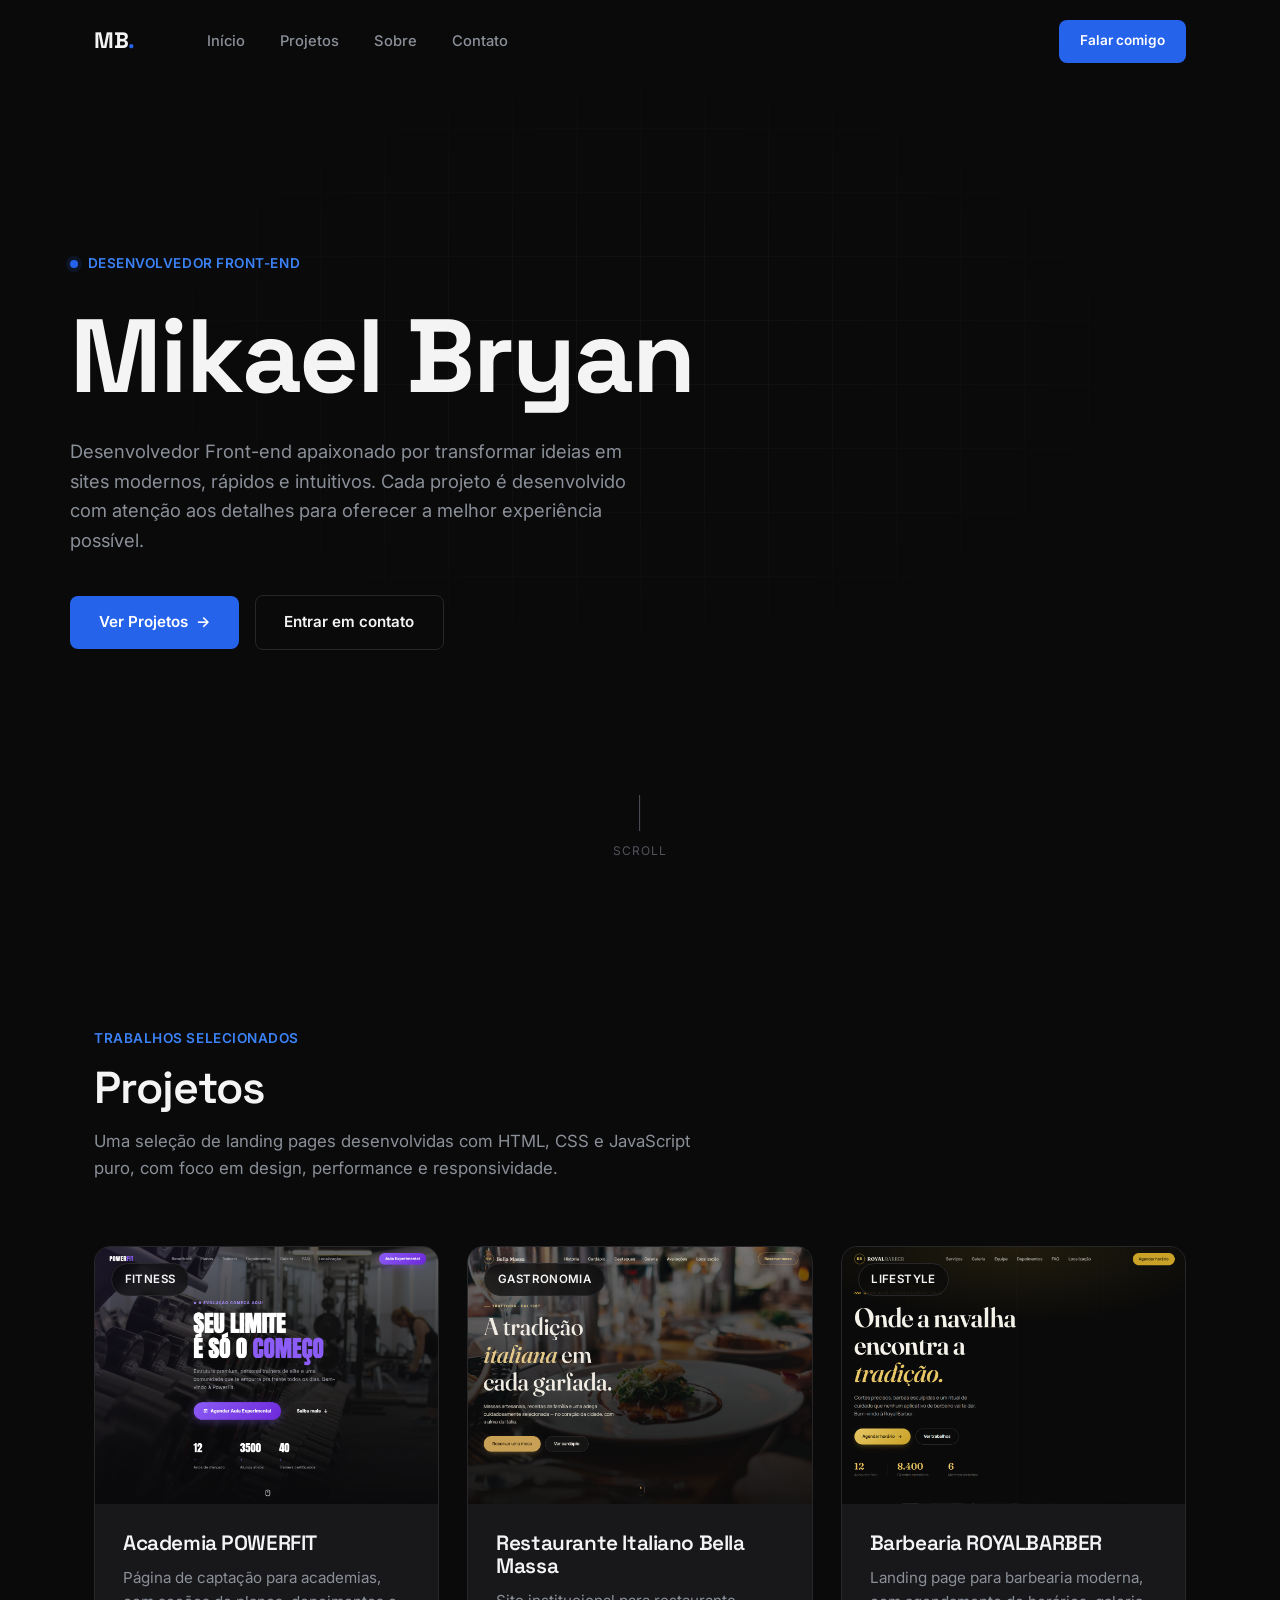
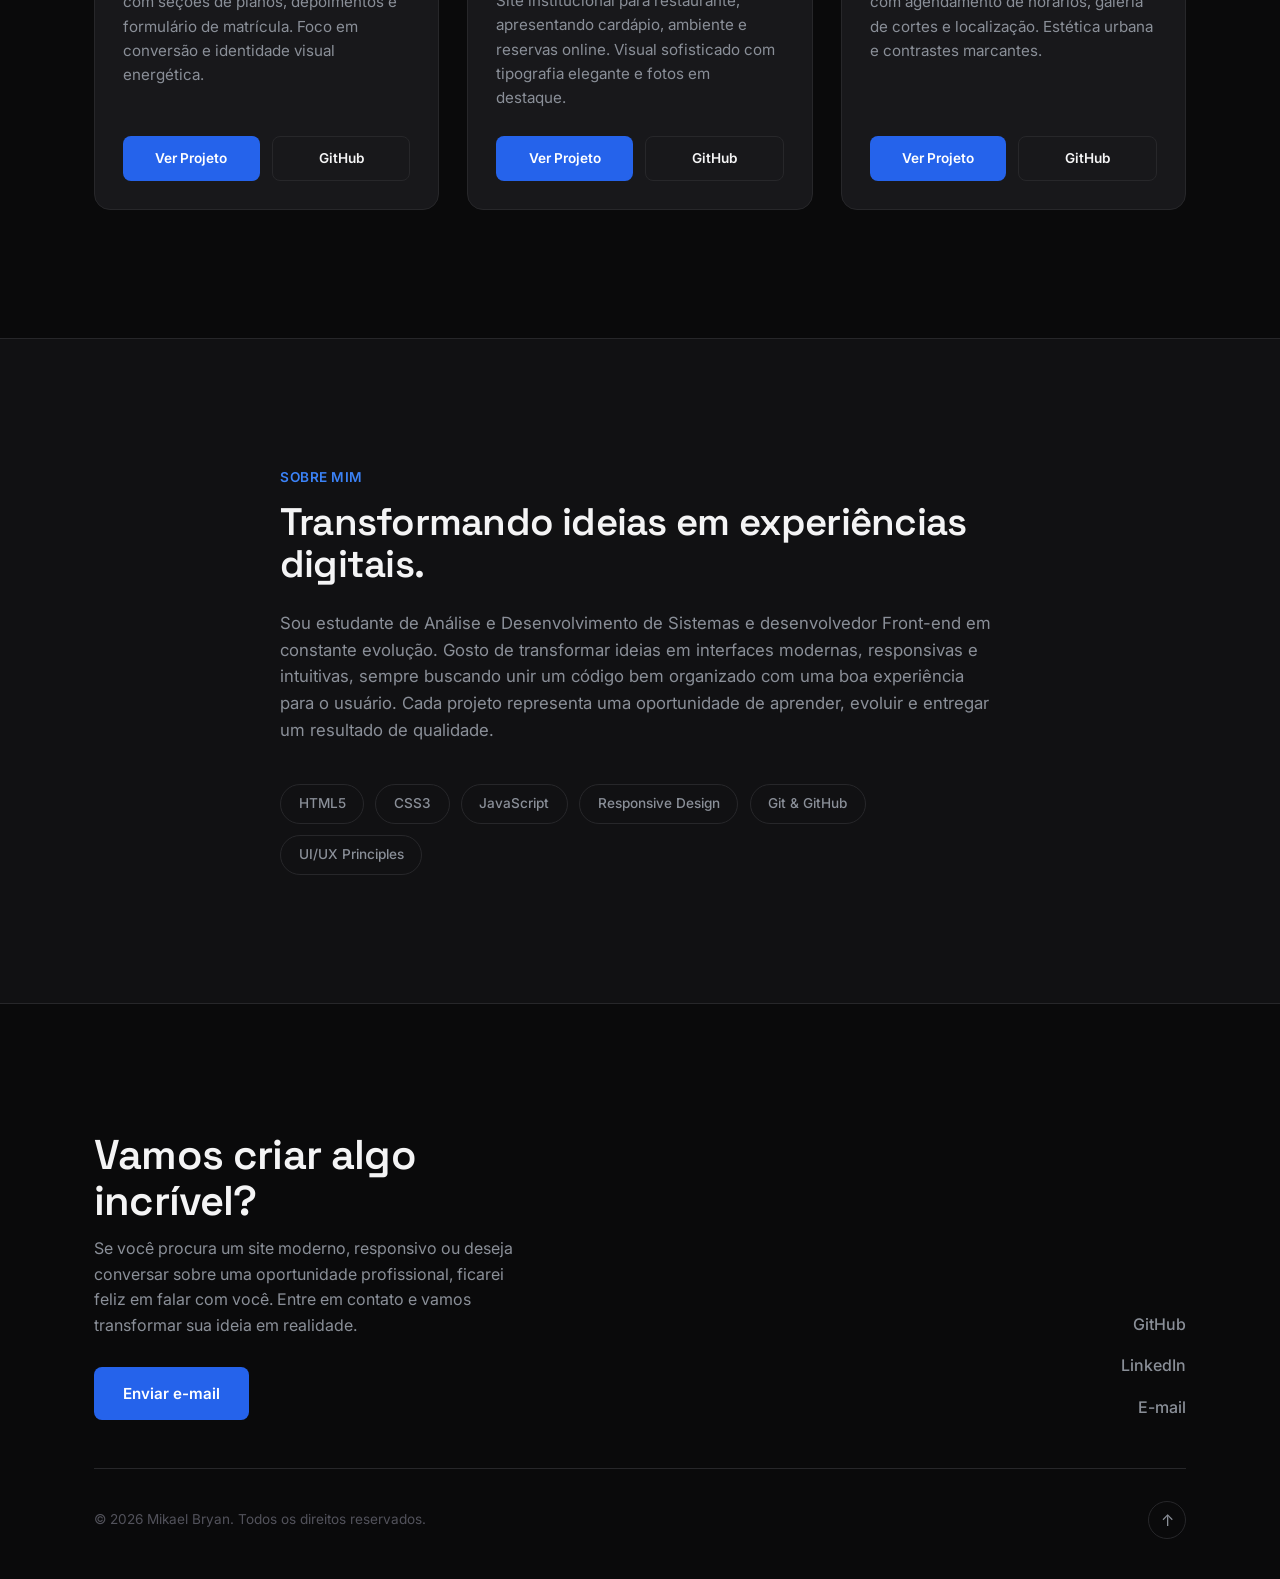
==== index.html @ 66e15eae "Pronto" ====
<!DOCTYPE html>
<html lang="pt-BR">
<head>
  <meta charset="UTF-8">
  <meta name="viewport" content="width=device-width, initial-scale=1.0">
  <title>Mikael Bryan — Desenvolvedor Front-End</title>
  <meta name="description" content="Portfólio de Mikael Bryan, desenvolvedor front-end especializado em interfaces modernas e responsivas.">

  <!-- Fontes do Google Fonts: Space Grotesk (títulos) + Inter (texto corrido) -->
  <link rel="preconnect" href="https://fonts.googleapis.com">
  <link rel="preconnect" href="https://fonts.gstatic.com" crossorigin>
  <link href="https://fonts.googleapis.com/css2?family=Space+Grotesk:wght@500;600;700&family=Inter:wght@400;500;600&display=swap" rel="stylesheet">

  <link rel="stylesheet" href="style.css">
</head>
<body>

  <!-- ===================== NAVBAR ===================== -->
  <!-- Navbar fixa no topo, com fundo translúcido que ganha blur ao rolar (controlado via JS) -->
  <header class="navbar" id="navbar">
    <nav class="navbar__inner">
      <a href="#hero" class="navbar__logo">MB<span class="navbar__logo-dot">.</span></a>

      <ul class="navbar__links">
        <li><a href="#hero" class="navbar__link">Início</a></li>
        <li><a href="#projetos" class="navbar__link">Projetos</a></li>
        <li><a href="#sobre" class="navbar__link">Sobre</a></li>
        <li><a href="#contato" class="navbar__link">Contato</a></li>
      </ul>

      <a href="#contato" class="btn btn--small btn--primary navbar__cta">Falar comigo</a>

      <!-- Botão hambúrguer (some em telas grandes, via CSS) -->
      <button class="navbar__toggle" id="navToggle" aria-label="Abrir menu" aria-expanded="false">
        <span></span>
        <span></span>
        <span></span>
      </button>
    </nav>
  </header>

  <!-- Menu mobile (painel deslizante) -->
  <div class="mobile-menu" id="mobileMenu">
    <ul class="mobile-menu__links">
      <li><a href="#hero" class="mobile-menu__link">Início</a></li>
      <li><a href="#projetos" class="mobile-menu__link">Projetos</a></li>
      <li><a href="#sobre" class="mobile-menu__link">Sobre</a></li>
      <li><a href="#contato" class="mobile-menu__link">Contato</a></li>
    </ul>
  </div>

  <main>
    <!-- ===================== HERO SECTION ===================== -->
    <section class="hero" id="hero">
      <!-- Grade de fundo decorativa, puramente estética -->
      <div class="hero__grid" aria-hidden="true"></div>

      <div class="hero__content">
        <p class="hero__eyebrow fade-up">Desenvolvedor Front-End</p>

        <h1 class="hero__title fade-up">
          Mikael Bryan
        </h1>

        <p class="hero__subtitle fade-up">
          Desenvolvedor Front-end apaixonado por transformar ideias em sites modernos, rápidos e intuitivos.
          Cada projeto é desenvolvido com atenção aos detalhes para oferecer a melhor experiência possível.
        </p>

        <div class="hero__actions fade-up">
          <a href="#projetos" class="btn btn--primary">
            Ver Projetos
            <span class="btn__arrow">→</span>
          </a>
          <a href="#contato" class="btn btn--ghost">Entrar em contato</a>
        </div>
      </div>

      <!-- Indicador de scroll discreto -->
      <a href="#projetos" class="hero__scroll-hint" aria-label="Rolar para projetos">
        <span class="hero__scroll-line"></span>
        <span class="hero__scroll-text">Scroll</span>
      </a>
    </section>

    <!-- ===================== SEÇÃO PROJETOS ===================== -->
    <section class="projects" id="projetos">
      <div class="section-header fade-up">
        <p class="section-header__eyebrow">Trabalhos selecionados</p>
        <h2 class="section-header__title">Projetos</h2>
        <p class="section-header__subtitle">
          Uma seleção de landing pages desenvolvidas com HTML, CSS e
          JavaScript puro, com foco em design, performance e responsividade.
        </p>
      </div>

      <div class="projects__grid">

        <!-- Card 1: Landing Page Academia -->
        <article class="card fade-up">
          <div class="card__image-wrap">
            <img
              src="imagens/academia1.png"
              alt="Tela inicial da landing page de academia, mostrando pessoa treinando em ambiente fitness"
              class="card__image"
              loading="lazy"
            >
            <span class="card__tag">Fitness</span>
          </div>

          <div class="card__body">
            <h3 class="card__title">Academia POWERFIT </h3>
            <p class="card__description">
              Página de captação para academias, com seções de planos,
              depoimentos e formulário de matrícula. Foco em conversão e
              identidade visual energética.
            </p>

            <div class="card__actions">
              <a href="Academia/index.html" class="btn btn--small btn--primary" target="_blank" rel="noopener noreferrer">Ver Projeto</a>
              <a href="#" class="btn btn--small btn--ghost" target="_blank" rel="noopener noreferrer">
                GitHub
              </a>
            </div>
          </div>
        </article>

        <!-- Card 2: Restaurante Italiano -->
        <article class="card fade-up">
          <div class="card__image-wrap">
            <img
              src="imagens/restaurante1.png"
              alt="Mesa de restaurante italiano com massa fresca servida, ambiente elegante"
              class="card__image"
              loading="lazy"
            >
            <span class="card__tag">Gastronomia</span>
          </div>

          <div class="card__body">
            <h3 class="card__title">Restaurante Italiano Bella Massa </h3>
            <p class="card__description">
              Site institucional para restaurante, apresentando cardápio,
              ambiente e reservas online. Visual sofisticado com tipografia
              elegante e fotos em destaque.
            </p>

            <div class="card__actions">
              <a href="restaurante/index.html" class="btn btn--small btn--primary" target="_blank" rel="noopener noreferrer">Ver Projeto</a>
              <a href="#" class="btn btn--small btn--ghost" target="_blank" rel="noopener noreferrer">
                GitHub
              </a>
            </div>
          </div>
        </article>

        <!-- Card 3: Barbearia -->
        <article class="card fade-up">
          <div class="card__image-wrap">
            <img
              src="imagens/barbearia1.png"
              alt="Interior de barbearia moderna com cadeiras e espelhos"
              class="card__image"
              loading="lazy"
            >
            <span class="card__tag">Lifestyle</span>
          </div>

          <div class="card__body">
            <h3 class="card__title">Barbearia ROYALBARBER </h3>
            <p class="card__description">
              Landing page para barbearia moderna, com agendamento de
              horários, galeria de cortes e localização. Estética urbana e
              contrastes marcantes.
            </p>

            <div class="card__actions">
              <a href="barbearia/index.html" class="btn btn--small btn--primary" target="_blank">Ver Projeto</a>
              <a href="#" class="btn btn--small btn--ghost" target="_blank" rel="noopener noreferrer">
                GitHub
              </a>
            </div>
          </div>
        </article>

      </div>
    </section>

    <!-- ===================== SOBRE ===================== -->
    <section class="about" id="sobre">
      <div class="about__content fade-up">
        <p class="section-header__eyebrow">Sobre mim</p>
        <h2 class="about__title">
          Transformando ideias em experiências digitais.
        </h2>
        <p class="about__text">
          Sou estudante de Análise e Desenvolvimento de Sistemas e desenvolvedor Front-end em constante evolução. 
          Gosto de transformar ideias em interfaces modernas, responsivas e intuitivas, sempre buscando 
          unir um código bem organizado com uma boa experiência para o usuário. 
          Cada projeto representa uma oportunidade de aprender, evoluir e entregar um resultado de qualidade.
        </p>

        <div class="about__skills">
          <span class="skill-pill">HTML5</span>
          <span class="skill-pill">CSS3</span>
          <span class="skill-pill">JavaScript</span>
          <span class="skill-pill">Responsive Design</span>
          <span class="skill-pill">Git &amp; GitHub</span>
          <span class="skill-pill">UI/UX Principles</span>
        </div>
      </div>
    </section>
  </main>

  <!-- ===================== FOOTER ===================== -->
  <footer class="footer" id="contato">
    <div class="footer__content">
      <div class="footer__main">
        <h2 class="footer__title">Vamos criar algo incrível?</h2>
        <p class="footer__subtitle">
          Se você procura um site moderno, responsivo ou deseja conversar sobre uma oportunidade profissional, ficarei feliz em falar com você. 
          Entre em contato e vamos transformar sua ideia em realidade.
        </p>
        <a href="mailto:contato@mikaelbryan.dev" class="btn btn--primary footer__cta">
          Enviar e-mail
        </a>
      </div>

      <div class="footer__links">
        <a href="https://github.com/MikaelBryan2008" target="_blank" rel="noopener noreferrer" class="footer__link">
          GitHub
        </a>
        <a href="https://www.linkedin.com/in/mikael-bryan-51a531388/" target="_blank" rel="noopener noreferrer" class="footer__link">
          LinkedIn
        </a>
        <a href="mailto:mikaelbryan2008@gmail.com" class="footer__link">
          E-mail
        </a>
      </div>
    </div>

    <div class="footer__bottom">
      <p>&copy; <span id="currentYear"></span> Mikael Bryan. Todos os direitos reservados.</p>
      <button class="back-to-top" id="backToTop" aria-label="Voltar ao topo">↑</button>
    </div>
  </footer>

  <script src="script.js"></script>
</body>
</html>
---- style.css ----
/* =========================================================
   PORTFÓLIO — MIKAEL BRYAN
   Arquivo de estilos (style.css)

   Estrutura deste arquivo:
   1. Reset e variáveis globais
   2. Tipografia base
   3. Utilitários (botões, container, animações)
   4. Navbar e menu mobile
   5. Hero Section
   6. Seção de Projetos (cards)
   7. Seção Sobre
   8. Footer
   9. Responsividade (media queries)
   ========================================================= */


/* =========================================================
   1. RESET E VARIÁVEIS GLOBAIS
   ========================================================= */

* {
  margin: 0;
  padding: 0;
  box-sizing: border-box;
}

:root {
  /* Paleta de cores sóbria: preto, branco, cinza + azul de destaque */
  --color-bg: #0a0a0b;          /* Preto profundo (fundo principal) */
  --color-bg-soft: #111113;      /* Preto levemente mais claro (seções alternadas) */
  --color-surface: #18181b;      /* Superfície dos cards */
  --color-border: #27272a;       /* Bordas sutis */

  --color-text: #f4f4f5;         /* Branco levemente acinzentado (texto principal) */
  --color-text-muted: #8a8f98;   /* Cinza (texto secundário) */
  --color-text-faint: #52525b;   /* Cinza mais escuro (texto terciário) */

  --color-accent: #2563eb;       /* Azul moderno de destaque */
  --color-accent-light: #3b82f6; /* Azul mais claro (hover) */
  --color-accent-soft: rgba(37, 99, 235, 0.12); /* Azul translúcido (fundos) */

  /* Tipografia */
  --font-display: 'Space Grotesk', sans-serif;
  --font-body: 'Inter', sans-serif;

  /* Espaçamentos padronizados */
  --container-width: 1140px;
  --section-padding: 8rem;

  /* Transições padronizadas para consistência em toda a página */
  --transition-fast: 0.2s ease;
  --transition-medium: 0.4s cubic-bezier(0.22, 1, 0.36, 1);
}

html {
  scroll-behavior: smooth; /* Scroll suave nativo entre seções */
  scroll-padding-top: 80px; /* Compensa a navbar fixa ao usar âncoras */
}

body {
  background-color: var(--color-bg);
  color: var(--color-text);
  font-family: var(--font-body);
  line-height: 1.6;
  -webkit-font-smoothing: antialiased;
  overflow-x: hidden;
}

img {
  max-width: 100%;
  display: block;
}

a {
  text-decoration: none;
  color: inherit;
}

ul {
  list-style: none;
}

button {
  font-family: inherit;
  cursor: pointer;
  border: none;
  background: none;
}

/* Foco visível para acessibilidade (navegação via teclado) */
a:focus-visible,
button:focus-visible {
  outline: 2px solid var(--color-accent);
  outline-offset: 4px;
  border-radius: 4px;
}

/* Respeita usuários que preferem menos animação no sistema */
@media (prefers-reduced-motion: reduce) {
  html {
    scroll-behavior: auto;
  }
  *,
  *::before,
  *::after {
    animation-duration: 0.01ms !important;
    transition-duration: 0.01ms !important;
  }
}


/* =========================================================
   2. TIPOGRAFIA BASE
   ========================================================= */

h1, h2, h3, h4 {
  font-family: var(--font-display);
  font-weight: 600;
  letter-spacing: -0.02em;
  line-height: 1.1;
}


/* =========================================================
   3. UTILITÁRIOS
   ========================================================= */

.container {
  width: 100%;
  max-width: var(--container-width);
  margin: 0 auto;
  padding: 0 1.5rem;
}

/* --- Botões --- */
/* Sistema único de botão (.btn) com modificadores de estilo e tamanho */

.btn {
  display: inline-flex;
  align-items: center;
  justify-content: center;
  gap: 0.5rem;
  padding: 0.9rem 1.8rem;
  font-family: var(--font-body);
  font-weight: 600;
  font-size: 0.95rem;
  border-radius: 8px;
  white-space: nowrap;
  transition: transform var(--transition-fast), background-color var(--transition-fast),
              border-color var(--transition-fast), color var(--transition-fast);
}

.btn--small {
  padding: 0.65rem 1.3rem;
  font-size: 0.85rem;
}

/* Botão primário: azul de destaque, fundo sólido */
.btn--primary {
  background-color: var(--color-accent);
  color: #ffffff;
}

.btn--primary:hover {
  background-color: var(--color-accent-light);
  transform: translateY(-2px);
}

.btn--primary:active {
  transform: translateY(0);
}

/* Botão "ghost": contorno sutil, transparente */
.btn--ghost {
  background-color: transparent;
  color: var(--color-text);
  border: 1px solid var(--color-border);
}

.btn--ghost:hover {
  border-color: var(--color-accent);
  color: var(--color-accent-light);
  transform: translateY(-2px);
}

.btn__arrow {
  transition: transform var(--transition-fast);
}

.btn--primary:hover .btn__arrow {
  transform: translateX(4px);
}

/* --- Animação de entrada ao rolar a página --- */
/* Classe aplicada via JavaScript (Intersection Observer) quando o elemento entra na tela */
.fade-up {
  opacity: 0;
  transform: translateY(24px);
  transition: opacity 0.8s ease, transform 0.8s cubic-bezier(0.22, 1, 0.36, 1);
}

.fade-up.is-visible {
  opacity: 1;
  transform: translateY(0);
}


/* =========================================================
   4. NAVBAR E MENU MOBILE
   ========================================================= */

.navbar {
  position: fixed;
  top: 0;
  left: 0;
  width: 100%;
  z-index: 100;
  padding: 1.25rem 0;
  background-color: transparent;
  border-bottom: 1px solid transparent;
  transition: background-color var(--transition-medium), border-color var(--transition-medium),
              padding var(--transition-medium);
}

/* Estado aplicado via JS quando o usuário rola a página (efeito "glass") */
.navbar.is-scrolled {
  background-color: rgba(10, 10, 11, 0.75);
  backdrop-filter: blur(12px);
  -webkit-backdrop-filter: blur(12px);
  border-bottom-color: var(--color-border);
  padding: 0.9rem 0;
}

.navbar__inner {
  width: 100%;
  max-width: var(--container-width);
  margin: 0 auto;
  padding: 0 1.5rem;
  display: flex;
  align-items: center;
  justify-content: space-between;
  gap: 2rem;
}

.navbar__logo {
  font-family: var(--font-display);
  font-size: 1.4rem;
  font-weight: 700;
  letter-spacing: -0.02em;
}

.navbar__logo-dot {
  color: var(--color-accent);
}

.navbar__links {
  display: flex;
  align-items: center;
  gap: 2.2rem;
  margin-right: auto;
  margin-left: 2.5rem;
}

.navbar__link {
  position: relative;
  font-size: 0.92rem;
  font-weight: 500;
  color: var(--color-text-muted);
  transition: color var(--transition-fast);
}

.navbar__link::after {
  content: '';
  position: absolute;
  left: 0;
  bottom: -6px;
  width: 0;
  height: 1px;
  background-color: var(--color-accent);
  transition: width var(--transition-fast);
}

.navbar__link:hover {
  color: var(--color-text);
}

.navbar__link:hover::after {
  width: 100%;
}

.navbar__cta {
  flex-shrink: 0;
}

/* Botão hambúrguer — escondido no desktop, exibido apenas no mobile */
.navbar__toggle {
  display: none;
  flex-direction: column;
  justify-content: center;
  gap: 5px;
  width: 32px;
  height: 32px;
  flex-shrink: 0;
}

.navbar__toggle span {
  display: block;
  width: 100%;
  height: 2px;
  background-color: var(--color-text);
  border-radius: 2px;
  transition: transform var(--transition-fast), opacity var(--transition-fast);
}

/* Estado "aberto" do hambúrguer: transforma em X */
.navbar__toggle.is-active span:nth-child(1) {
  transform: translateY(7px) rotate(45deg);
}
.navbar__toggle.is-active span:nth-child(2) {
  opacity: 0;
}
.navbar__toggle.is-active span:nth-child(3) {
  transform: translateY(-7px) rotate(-45deg);
}

/* Painel do menu mobile */
.mobile-menu {
  position: fixed;
  top: 0;
  right: 0;
  height: 100vh;
  width: min(75vw, 320px);
  background-color: var(--color-bg-soft);
  border-left: 1px solid var(--color-border);
  z-index: 99;
  display: flex;
  align-items: center;
  transform: translateX(100%);
  transition: transform var(--transition-medium);
}

.mobile-menu.is-open {
  transform: translateX(0);
}

.mobile-menu__links {
  width: 100%;
  display: flex;
  flex-direction: column;
  gap: 1.5rem;
  padding: 0 2.5rem;
}

.mobile-menu__link {
  font-family: var(--font-display);
  font-size: 1.6rem;
  font-weight: 600;
  color: var(--color-text);
}


/* =========================================================
   5. HERO SECTION
   ========================================================= */

.hero {
  position: relative;
  min-height: 100vh;
  display: flex;
  flex-direction: column;
  align-items: flex-start;
  justify-content: center;
  padding: 0 1.5rem;
  overflow: hidden;
}

/* Grade decorativa de fundo, sutil, criada apenas com CSS gradients */
.hero__grid {
  position: absolute;
  inset: 0;
  background-image:
    linear-gradient(to right, var(--color-border) 1px, transparent 1px),
    linear-gradient(to bottom, var(--color-border) 1px, transparent 1px);
  background-size: 64px 64px;
  opacity: 0.25;
  mask-image: radial-gradient(ellipse 60% 50% at 50% 40%, black 20%, transparent 75%);
  -webkit-mask-image: radial-gradient(ellipse 60% 50% at 50% 40%, black 20%, transparent 75%);
}

.hero__content {
  position: relative;
  z-index: 1;
  max-width: var(--container-width);
  width: 100%;
  margin: 0 auto;
}

.hero__eyebrow {
  display: inline-flex;
  align-items: center;
  gap: 0.6rem;
  font-size: 0.85rem;
  font-weight: 600;
  letter-spacing: 0.04em;
  text-transform: uppercase;
  color: var(--color-accent-light);
  margin-bottom: 1.5rem;
}

.hero__eyebrow::before {
  content: '';
  width: 8px;
  height: 8px;
  border-radius: 50%;
  background-color: var(--color-accent);
  box-shadow: 0 0 0 4px var(--color-accent-soft);
}

.hero__title {
  font-size: clamp(3rem, 9vw, 6.5rem);
  font-weight: 700;
  margin-bottom: 1.5rem;
}

.hero__subtitle {
  max-width: 560px;
  font-size: 1.15rem;
  color: var(--color-text-muted);
  margin-bottom: 2.5rem;
}

.hero__actions {
  display: flex;
  align-items: center;
  gap: 1rem;
  flex-wrap: wrap;
}

/* Indicador de scroll no canto inferior, discreto */
.hero__scroll-hint {
  position: absolute;
  bottom: 2.5rem;
  left: 50%;
  transform: translateX(-50%);
  display: flex;
  flex-direction: column;
  align-items: center;
  gap: 0.6rem;
  color: var(--color-text-faint);
  font-size: 0.75rem;
  letter-spacing: 0.08em;
  text-transform: uppercase;
  transition: color var(--transition-fast);
}

.hero__scroll-hint:hover {
  color: var(--color-text-muted);
}

.hero__scroll-line {
  width: 1px;
  height: 36px;
  background-color: currentColor;
  position: relative;
  overflow: hidden;
}

/* Pequeno "pulso" que desliza pela linha do indicador de scroll */
.hero__scroll-line::after {
  content: '';
  position: absolute;
  top: -100%;
  left: 0;
  width: 100%;
  height: 50%;
  background-color: var(--color-accent-light);
  animation: scrollPulse 2s ease-in-out infinite;
}

@keyframes scrollPulse {
  0%   { top: -50%; }
  100% { top: 100%; }
}


/* =========================================================
   6. SEÇÃO DE PROJETOS (CARDS)
   ========================================================= */

.projects {
  padding: var(--section-padding) 1.5rem;
  max-width: var(--container-width);
  margin: 0 auto;
}

.section-header {
  max-width: 640px;
  margin-bottom: 4rem;
}

.section-header__eyebrow {
  font-size: 0.85rem;
  font-weight: 600;
  letter-spacing: 0.04em;
  text-transform: uppercase;
  color: var(--color-accent-light);
  margin-bottom: 0.8rem;
}

.section-header__title {
  font-size: clamp(2rem, 4vw, 2.8rem);
  margin-bottom: 1rem;
}

.section-header__subtitle {
  color: var(--color-text-muted);
  font-size: 1.05rem;
}

.projects__grid {
  display: grid;
  grid-template-columns: repeat(3, 1fr);
  gap: 1.75rem;
}

/* --- Card de projeto --- */
.card {
  background-color: var(--color-surface);
  border: 1px solid var(--color-border);
  border-radius: 16px;
  overflow: hidden;
  display: flex;
  flex-direction: column;
  transition: transform var(--transition-medium), border-color var(--transition-medium),
              box-shadow var(--transition-medium);
}

.card:hover {
  transform: translateY(-6px);
  border-color: rgba(37, 99, 235, 0.4);
  box-shadow: 0 20px 40px -20px rgba(0, 0, 0, 0.6);
}

.card__image-wrap {
  position: relative;
  width: 100%;
  aspect-ratio: 4 / 3;
  overflow: hidden;
  background-color: var(--color-bg-soft);
}

.card__image {
  width: 100%;
  height: 100%;
  object-fit: cover;
  transition: transform var(--transition-medium);
}

.card:hover .card__image {
  transform: scale(1.06);
}

.card__tag {
  position: absolute;
  top: 1rem;
  left: 1rem;
  background-color: rgba(10, 10, 11, 0.7);
  backdrop-filter: blur(6px);
  -webkit-backdrop-filter: blur(6px);
  color: var(--color-text);
  font-size: 0.72rem;
  font-weight: 600;
  letter-spacing: 0.03em;
  text-transform: uppercase;
  padding: 0.4rem 0.8rem;
  border-radius: 999px;
  border: 1px solid var(--color-border);
}

.card__body {
  padding: 1.75rem;
  display: flex;
  flex-direction: column;
  flex-grow: 1;
}

.card__title {
  font-size: 1.3rem;
  margin-bottom: 0.7rem;
}

.card__description {
  color: var(--color-text-muted);
  font-size: 0.95rem;
  margin-bottom: 1.6rem;
  flex-grow: 1;
}

.card__actions {
  display: flex;
  gap: 0.75rem;
}

.card__actions .btn {
  flex: 1;
}


/* =========================================================
   7. SEÇÃO SOBRE
   ========================================================= */

.about {
  background-color: var(--color-bg-soft);
  border-top: 1px solid var(--color-border);
  border-bottom: 1px solid var(--color-border);
  padding: var(--section-padding) 1.5rem;
}

.about__content {
  max-width: 720px;
  margin: 0 auto;
}

.about__title {
  font-size: clamp(1.8rem, 3.5vw, 2.4rem);
  margin-bottom: 1.5rem;
}

.about__text {
  color: var(--color-text-muted);
  font-size: 1.05rem;
  margin-bottom: 2.5rem;
}

.about__skills {
  display: flex;
  flex-wrap: wrap;
  gap: 0.7rem;
}

.skill-pill {
  padding: 0.5rem 1.1rem;
  border: 1px solid var(--color-border);
  border-radius: 999px;
  font-size: 0.85rem;
  font-weight: 500;
  color: var(--color-text-muted);
  transition: border-color var(--transition-fast), color var(--transition-fast);
}

.skill-pill:hover {
  border-color: var(--color-accent);
  color: var(--color-accent-light);
}


/* =========================================================
   8. FOOTER
   ========================================================= */

.footer {
  padding: var(--section-padding) 1.5rem 2.5rem;
  max-width: var(--container-width);
  margin: 0 auto;
}

.footer__content {
  display: flex;
  align-items: flex-end;
  justify-content: space-between;
  gap: 2rem;
  padding-bottom: 3rem;
  border-bottom: 1px solid var(--color-border);
}

.footer__title {
  font-size: clamp(1.8rem, 4vw, 2.6rem);
  margin-bottom: 0.8rem;
  max-width: 480px;
}

.footer__subtitle {
  color: var(--color-text-muted);
  margin-bottom: 1.8rem;
  max-width: 420px;
}

.footer__links {
  display: flex;
  flex-direction: column;
  align-items: flex-end;
  gap: 1rem;
  flex-shrink: 0;
}

.footer__link {
  font-size: 1rem;
  font-weight: 500;
  color: var(--color-text-muted);
  position: relative;
  transition: color var(--transition-fast);
}

.footer__link:hover {
  color: var(--color-accent-light);
}

.footer__bottom {
  display: flex;
  align-items: center;
  justify-content: space-between;
  padding-top: 2rem;
  color: var(--color-text-faint);
  font-size: 0.85rem;
}

.back-to-top {
  display: flex;
  align-items: center;
  justify-content: center;
  width: 38px;
  height: 38px;
  border: 1px solid var(--color-border);
  border-radius: 50%;
  color: var(--color-text-muted);
  font-size: 1rem;
  transition: border-color var(--transition-fast), color var(--transition-fast),
              transform var(--transition-fast);
}

.back-to-top:hover {
  border-color: var(--color-accent);
  color: var(--color-accent-light);
  transform: translateY(-3px);
}


/* =========================================================
   9. RESPONSIVIDADE
   ========================================================= */

/* --- Tablets (até 1024px) --- */
@media (max-width: 1024px) {
  :root {
    --section-padding: 6rem;
  }

  .projects__grid {
    grid-template-columns: repeat(2, 1fr);
  }

  .navbar__links {
    display: none; /* Esconde os links da navbar; substituídos pelo menu mobile */
  }

  .navbar__toggle {
    display: flex;
  }
}

/* --- Mobile (até 640px) --- */
@media (max-width: 640px) {
  :root {
    --section-padding: 4.5rem;
  }

  .navbar__cta {
    display: none; /* Esconde CTA na navbar para não competir com o hambúrguer */
  }

  .hero {
    align-items: flex-start;
    text-align: left;
  }

  .hero__actions {
    flex-direction: column;
    align-items: stretch;
    width: 100%;
  }

  .hero__actions .btn {
    width: 100%;
  }

  .projects__grid {
    grid-template-columns: 1fr;
  }

  .card__actions {
    flex-direction: column;
  }

  .footer__content {
    flex-direction: column;
    align-items: flex-start;
  }

  .footer__links {
    align-items: flex-start;
    width: 100%;
  }

  .footer__bottom {
    flex-direction: column;
    gap: 1rem;
    align-items: flex-start;
  }
}

/* --- Telas muito pequenas (até 380px) --- */
@media (max-width: 380px) {
  .hero__title {
    font-size: 2.6rem;
  }

  .navbar__logo {
    font-size: 1.2rem;
  }
}
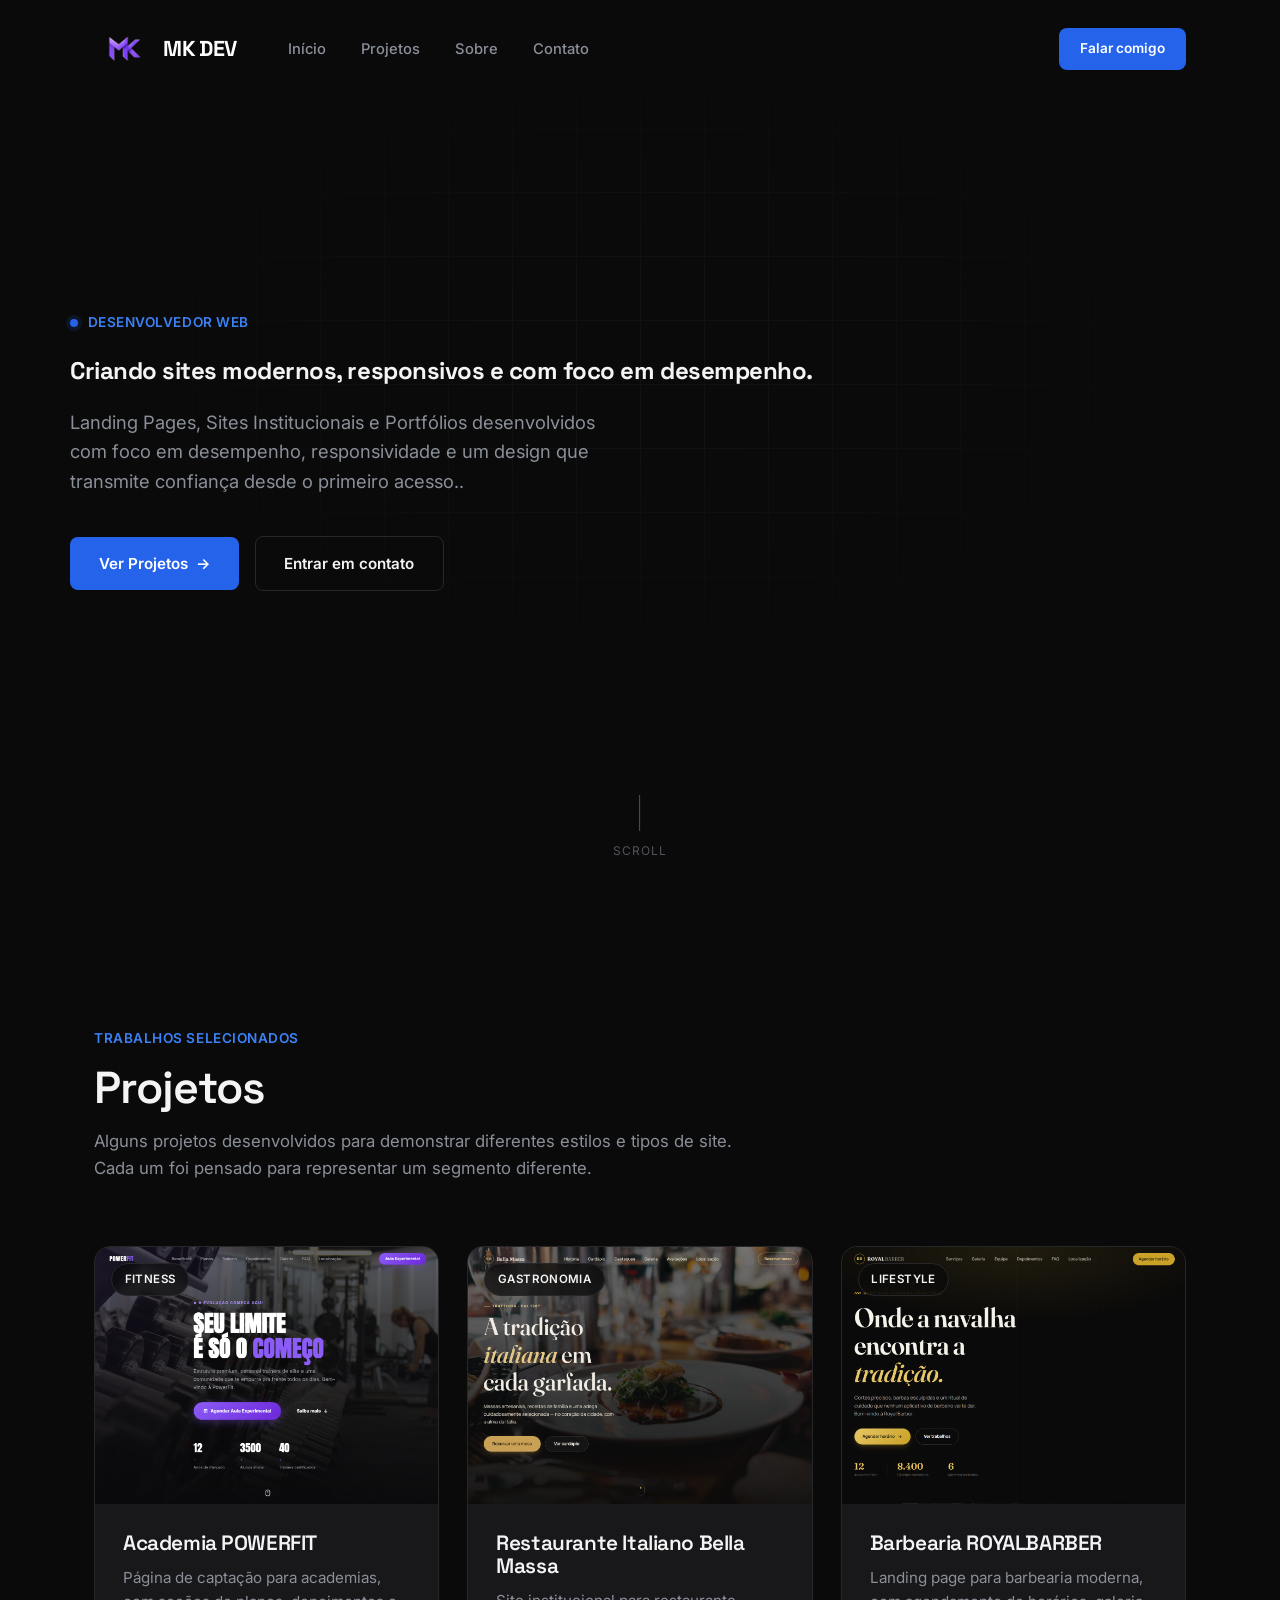
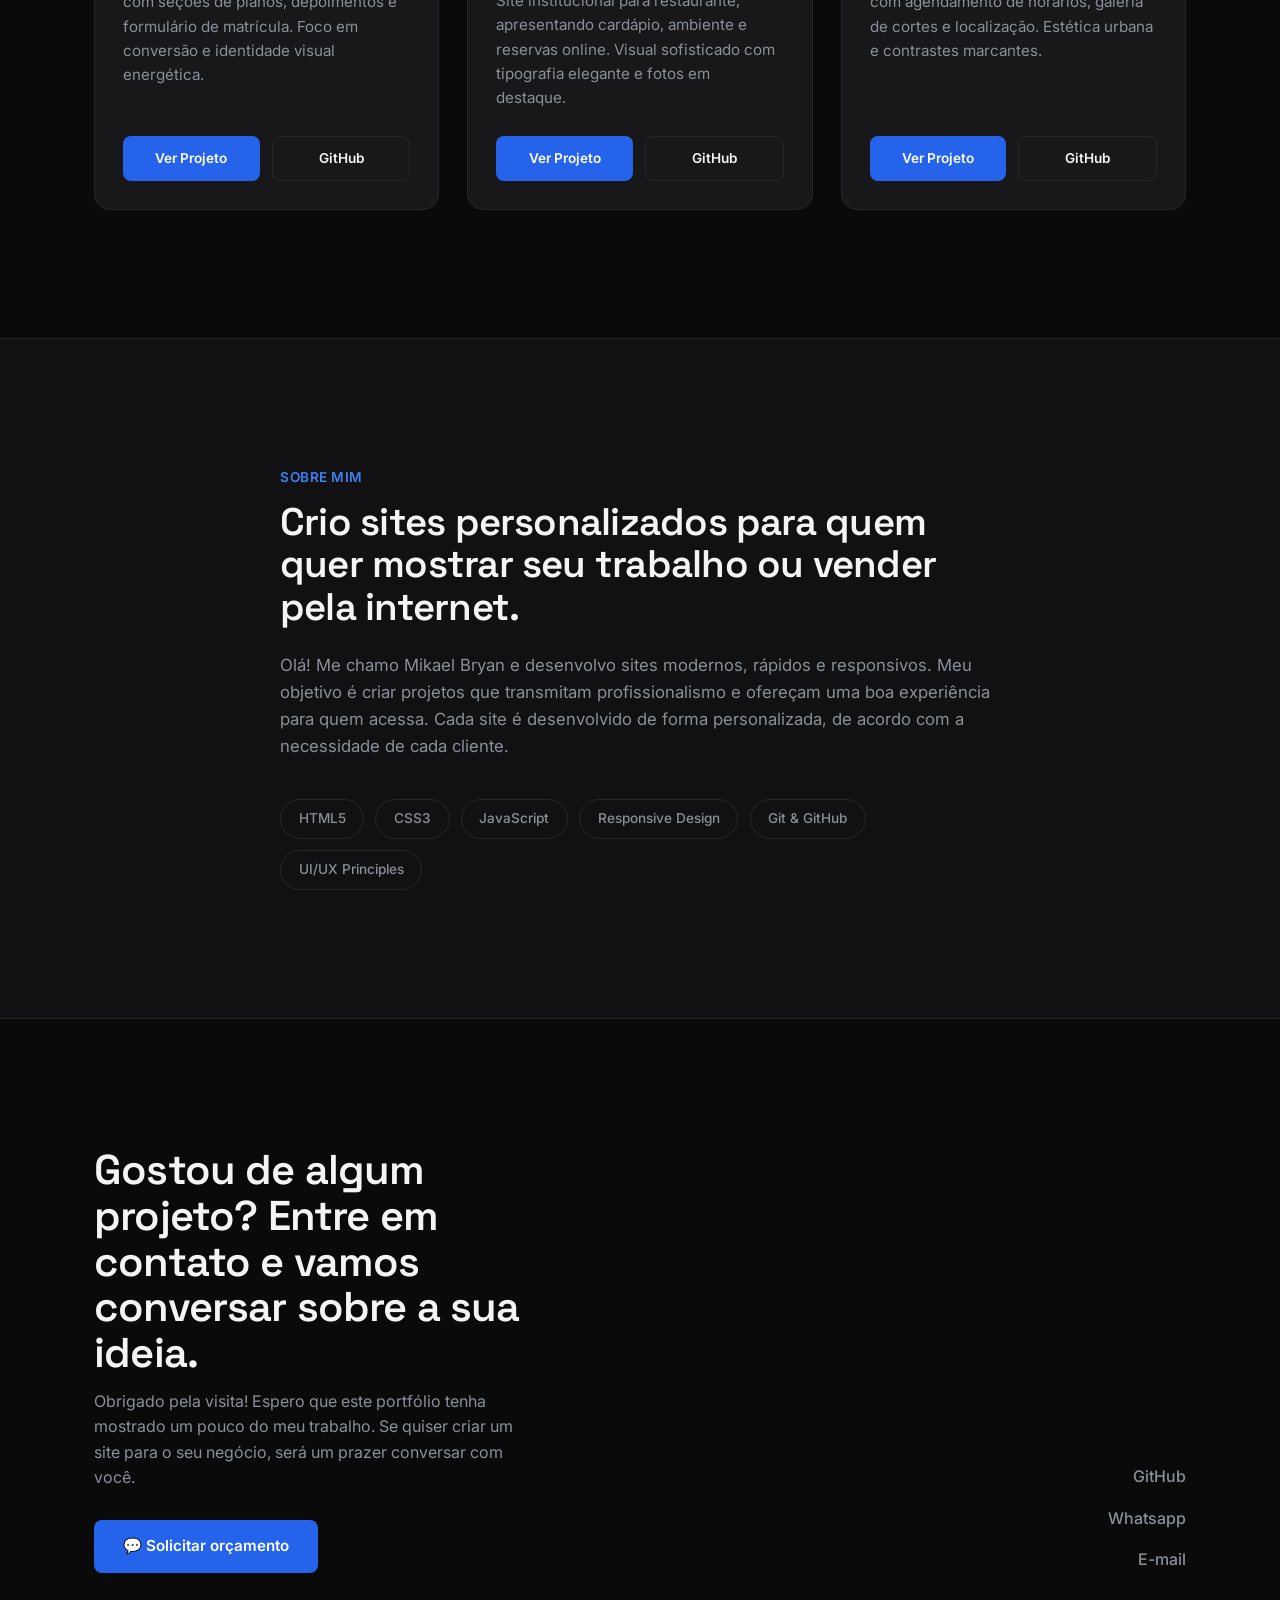
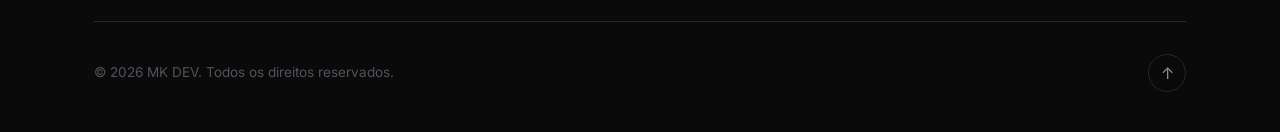
==== commit a2252d48: "arrumei o portifolio" ====
--- a/index.html
+++ b/index.html
@@ -3,7 +3,7 @@
 <head>
   <meta charset="UTF-8">
   <meta name="viewport" content="width=device-width, initial-scale=1.0">
-  <title>Mikael Bryan — Desenvolvedor Front-End</title>
+  <title>Mikael Bryan — Desenvolvedor Web</title>
   <meta name="description" content="Portfólio de Mikael Bryan, desenvolvedor front-end especializado em interfaces modernas e responsivas.">
 
   <!-- Fontes do Google Fonts: Space Grotesk (títulos) + Inter (texto corrido) -->
@@ -19,7 +19,10 @@
   <!-- Navbar fixa no topo, com fundo translúcido que ganha blur ao rolar (controlado via JS) -->
   <header class="navbar" id="navbar">
     <nav class="navbar__inner">
-      <a href="#hero" class="navbar__logo">MB<span class="navbar__logo-dot">.</span></a>
+      <a href="#hero" class="navbar__logo">
+        <img src="imagens/mk.png" alt="MK DEV" class="navbar__logo-img">
+        <span>MK DEV</span>
+      </a>
 
       <ul class="navbar__links">
         <li><a href="#hero" class="navbar__link">Início</a></li>
@@ -56,15 +59,15 @@
       <div class="hero__grid" aria-hidden="true"></div>
 
       <div class="hero__content">
-        <p class="hero__eyebrow fade-up">Desenvolvedor Front-End</p>
+        <p class="hero__eyebrow fade-up">Desenvolvedor Web</p>
 
         <h1 class="hero__title fade-up">
-          Mikael Bryan
+          Criando sites modernos, responsivos e com foco em desempenho.
         </h1>
 
         <p class="hero__subtitle fade-up">
-          Desenvolvedor Front-end apaixonado por transformar ideias em sites modernos, rápidos e intuitivos.
-          Cada projeto é desenvolvido com atenção aos detalhes para oferecer a melhor experiência possível.
+          Landing Pages, Sites Institucionais e Portfólios desenvolvidos com foco em desempenho, 
+          responsividade e um design que transmite confiança desde o primeiro acesso..
         </p>
 
         <div class="hero__actions fade-up">
@@ -89,8 +92,8 @@
         <p class="section-header__eyebrow">Trabalhos selecionados</p>
         <h2 class="section-header__title">Projetos</h2>
         <p class="section-header__subtitle">
-          Uma seleção de landing pages desenvolvidas com HTML, CSS e
-          JavaScript puro, com foco em design, performance e responsividade.
+          Alguns projetos desenvolvidos para demonstrar diferentes estilos e tipos de site. 
+          Cada um foi pensado para representar um segmento diferente.
         </p>
       </div>
 
@@ -191,13 +194,12 @@
       <div class="about__content fade-up">
         <p class="section-header__eyebrow">Sobre mim</p>
         <h2 class="about__title">
-          Transformando ideias em experiências digitais.
+          Crio sites personalizados para quem quer mostrar seu trabalho ou vender pela internet.
         </h2>
         <p class="about__text">
-          Sou estudante de Análise e Desenvolvimento de Sistemas e desenvolvedor Front-end em constante evolução. 
-          Gosto de transformar ideias em interfaces modernas, responsivas e intuitivas, sempre buscando 
-          unir um código bem organizado com uma boa experiência para o usuário. 
-          Cada projeto representa uma oportunidade de aprender, evoluir e entregar um resultado de qualidade.
+          Olá! Me chamo Mikael Bryan e desenvolvo sites modernos, rápidos e responsivos. 
+          Meu objetivo é criar projetos que transmitam profissionalismo e ofereçam uma boa experiência para quem acessa.
+          Cada site é desenvolvido de forma personalizada, de acordo com a necessidade de cada cliente.
         </p>
 
         <div class="about__skills">
@@ -216,13 +218,13 @@
   <footer class="footer" id="contato">
     <div class="footer__content">
       <div class="footer__main">
-        <h2 class="footer__title">Vamos criar algo incrível?</h2>
+        <h2 class="footer__title">Gostou de algum projeto? Entre em contato e vamos conversar sobre a sua ideia.</h2>
         <p class="footer__subtitle">
-          Se você procura um site moderno, responsivo ou deseja conversar sobre uma oportunidade profissional, ficarei feliz em falar com você. 
-          Entre em contato e vamos transformar sua ideia em realidade.
-        </p>
-        <a href="mailto:contato@mikaelbryan.dev" class="btn btn--primary footer__cta">
-          Enviar e-mail
+          Obrigado pela visita! Espero que este portfólio tenha mostrado um pouco do meu trabalho. 
+          Se quiser criar um site para o seu negócio, será um prazer conversar com você.
+        </p>
+        <a href="https://wa.me/5511922229406?text=Olá!%20Vi%20seu%20portfólio%20e%20gostaria%20de%20fazer%20um%20orçamento." class="btn btn--primary footer__cta">
+          💬 Solicitar orçamento
         </a>
       </div>
 
@@ -230,8 +232,8 @@
         <a href="https://github.com/MikaelBryan2008" target="_blank" rel="noopener noreferrer" class="footer__link">
           GitHub
         </a>
-        <a href="https://www.linkedin.com/in/mikael-bryan-51a531388/" target="_blank" rel="noopener noreferrer" class="footer__link">
-          LinkedIn
+        <a href="https://wa.me/5511922229406?text=Olá!%20Vi%20seu%20portfólio%20e%20gostaria%20de%20fazer%20um%20orçamento." target="_blank" rel="noopener noreferrer" class="footer__link">
+          Whatsapp
         </a>
         <a href="mailto:mikaelbryan2008@gmail.com" class="footer__link">
           E-mail
@@ -240,7 +242,7 @@
     </div>
 
     <div class="footer__bottom">
-      <p>&copy; <span id="currentYear"></span> Mikael Bryan. Todos os direitos reservados.</p>
+      <p>&copy; <span id="currentYear"></span> MK DEV. Todos os direitos reservados.</p>
       <button class="back-to-top" id="backToTop" aria-label="Voltar ao topo">↑</button>
     </div>
   </footer>
--- a/style.css
+++ b/style.css
@@ -243,15 +243,27 @@
   gap: 2rem;
 }
 
-.navbar__logo {
-  font-family: var(--font-display);
-  font-size: 1.4rem;
+.navbar__logo-img {
+  width: 58px;
+  height: 58px;
+  object-fit: contain;
+  border-radius: 50%;
+  transition: transform .3s ease;
+}
+
+.navbar__logo-img:hover {
+  transform: scale(1.08) rotate(-5deg);
+}
+
+.navbar__logo{
+  display:flex;
+  align-items:center;
+  gap:.7rem;
+  font-family: 'Space Grotesk', sans-serif;
+  font-size: 1.35rem;
   font-weight: 700;
-  letter-spacing: -0.02em;
-}
-
-.navbar__logo-dot {
-  color: var(--color-accent);
+  letter-spacing: -0.03em;
+  color: #fff;
 }
 
 .navbar__links {
@@ -259,7 +271,7 @@
   align-items: center;
   gap: 2.2rem;
   margin-right: auto;
-  margin-left: 2.5rem;
+  margin-left: 1.2rem;
 }
 
 .navbar__link {
@@ -418,7 +430,7 @@
 }
 
 .hero__title {
-  font-size: clamp(3rem, 9vw, 6.5rem);
+  font-size: clamp(2.5rem, 5vw, rem);
   font-weight: 700;
   margin-bottom: 1.5rem;
 }
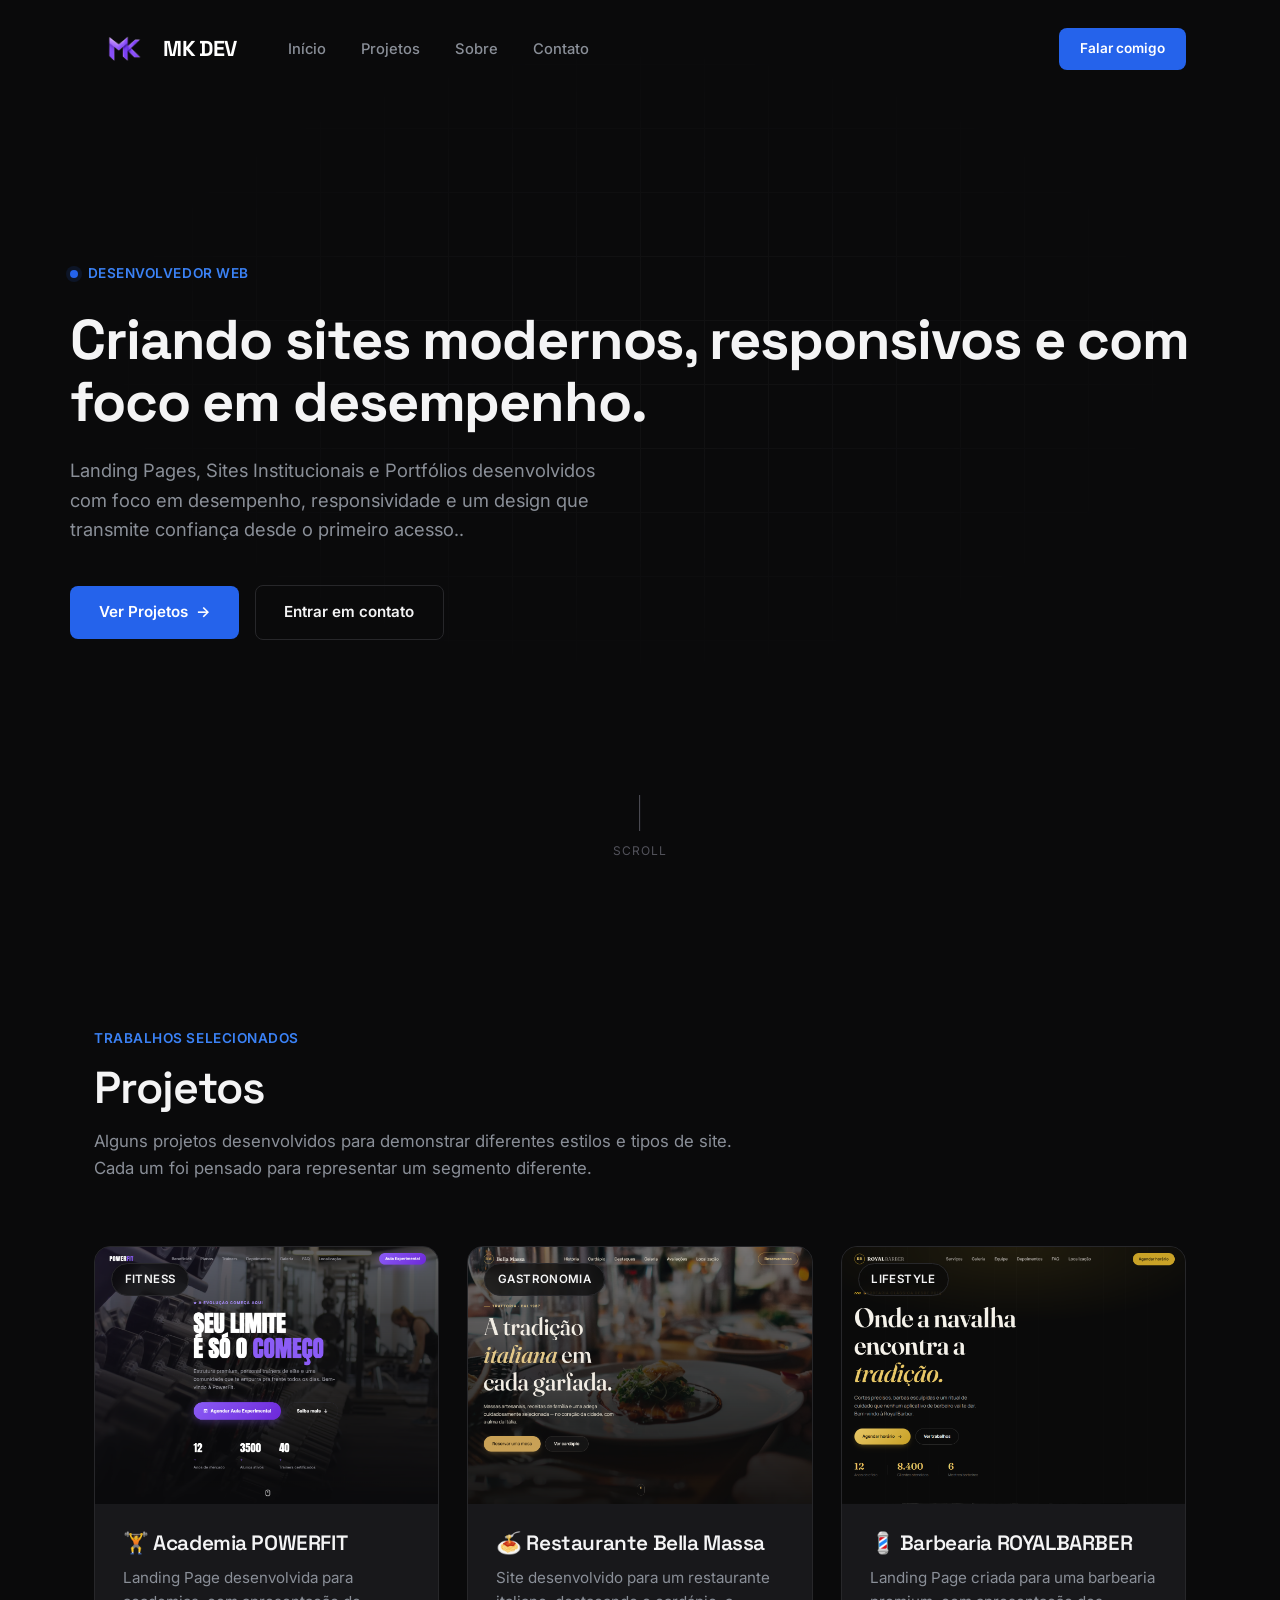
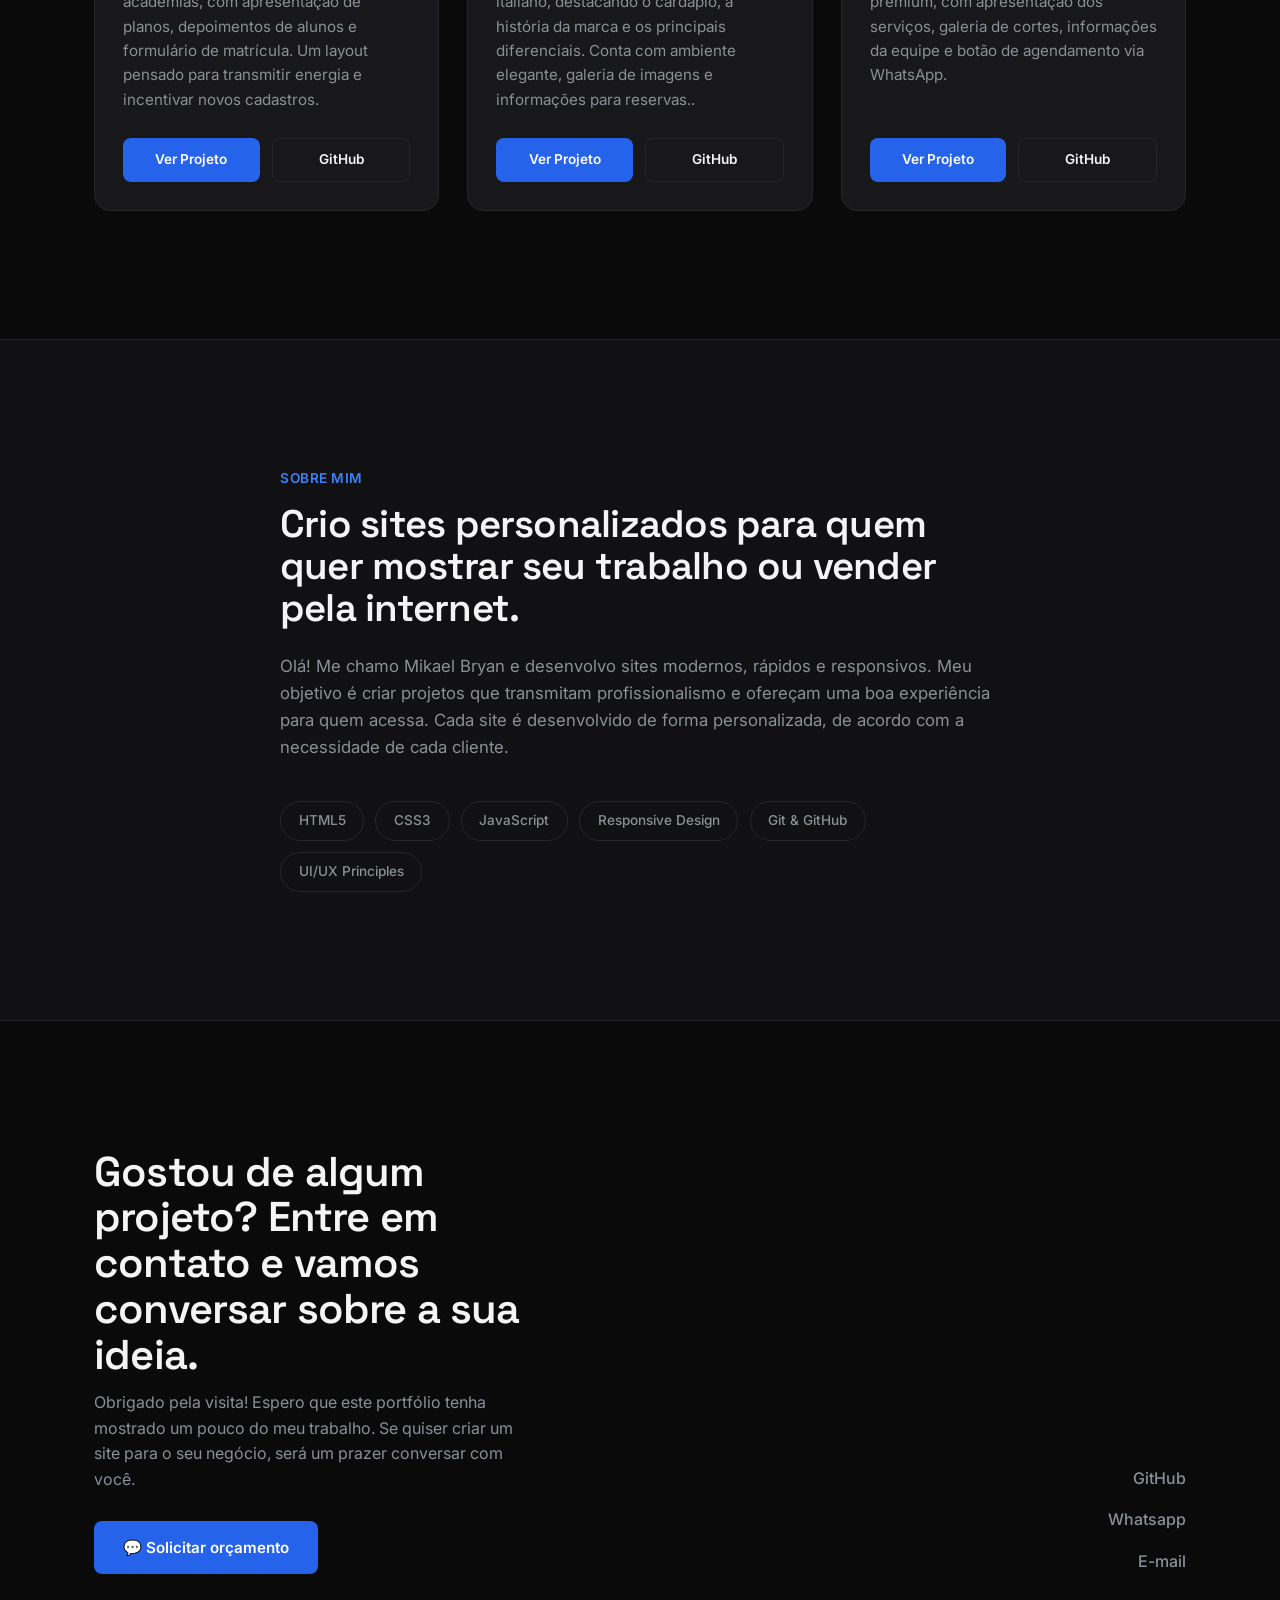
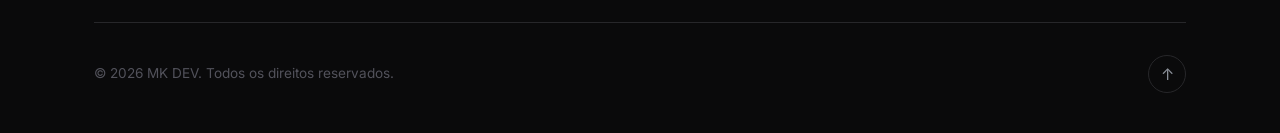
==== commit 57df2be1: "projetos arrumados" ====
--- a/index.html
+++ b/index.html
@@ -21,7 +21,7 @@
     <nav class="navbar__inner">
       <a href="#hero" class="navbar__logo">
         <img src="imagens/mk.png" alt="MK DEV" class="navbar__logo-img">
-        <span>MK DEV</span>
+        <span class="navbar__logo-text">MK DEV</span>
       </a>
 
       <ul class="navbar__links">
@@ -112,11 +112,11 @@
           </div>
 
           <div class="card__body">
-            <h3 class="card__title">Academia POWERFIT </h3>
+            <h3 class="card__title">🏋️ Academia POWERFIT </h3>
             <p class="card__description">
-              Página de captação para academias, com seções de planos,
-              depoimentos e formulário de matrícula. Foco em conversão e
-              identidade visual energética.
+              Landing Page desenvolvida para academias, com apresentação de planos, 
+              depoimentos de alunos e formulário de matrícula. 
+              Um layout pensado para transmitir energia e incentivar novos cadastros.
             </p>
 
             <div class="card__actions">
@@ -141,11 +141,11 @@
           </div>
 
           <div class="card__body">
-            <h3 class="card__title">Restaurante Italiano Bella Massa </h3>
+            <h3 class="card__title">🍝 Restaurante Bella Massa </h3>
             <p class="card__description">
-              Site institucional para restaurante, apresentando cardápio,
-              ambiente e reservas online. Visual sofisticado com tipografia
-              elegante e fotos em destaque.
+              Site desenvolvido para um restaurante italiano, destacando o cardápio, 
+              a história da marca e os principais diferenciais. Conta com ambiente elegante, 
+              galeria de imagens e informações para reservas..
             </p>
 
             <div class="card__actions">
@@ -170,11 +170,10 @@
           </div>
 
           <div class="card__body">
-            <h3 class="card__title">Barbearia ROYALBARBER </h3>
+            <h3 class="card__title">💈 Barbearia ROYALBARBER </h3>
             <p class="card__description">
-              Landing page para barbearia moderna, com agendamento de
-              horários, galeria de cortes e localização. Estética urbana e
-              contrastes marcantes.
+              Landing Page criada para uma barbearia premium, 
+              com apresentação dos serviços, galeria de cortes, informações da equipe e botão de agendamento via WhatsApp.
             </p>
 
             <div class="card__actions">
--- a/style.css
+++ b/style.css
@@ -430,7 +430,7 @@
 }
 
 .hero__title {
-  font-size: clamp(2.5rem, 5vw, rem);
+  font-size: clamp(2.5rem, 5vw, 3.5rem);
   font-weight: 700;
   margin-bottom: 1.5rem;
 }
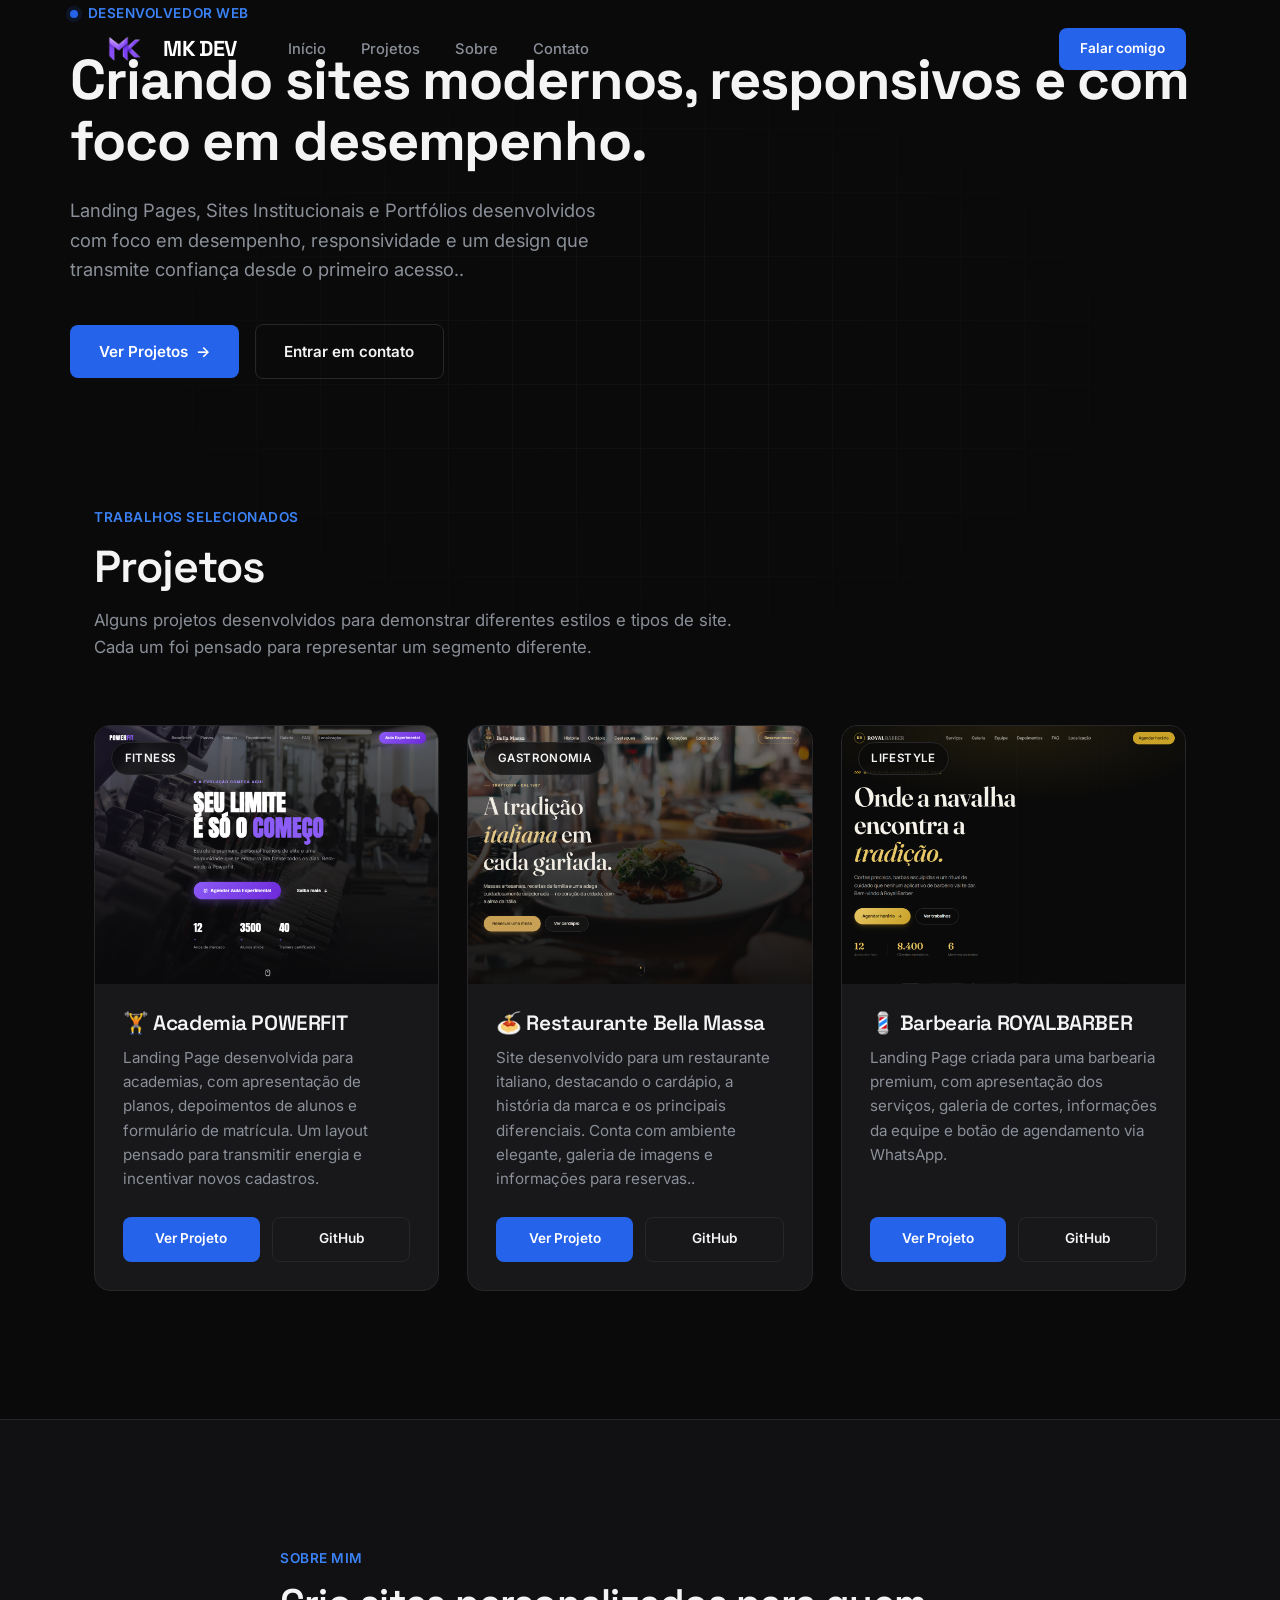
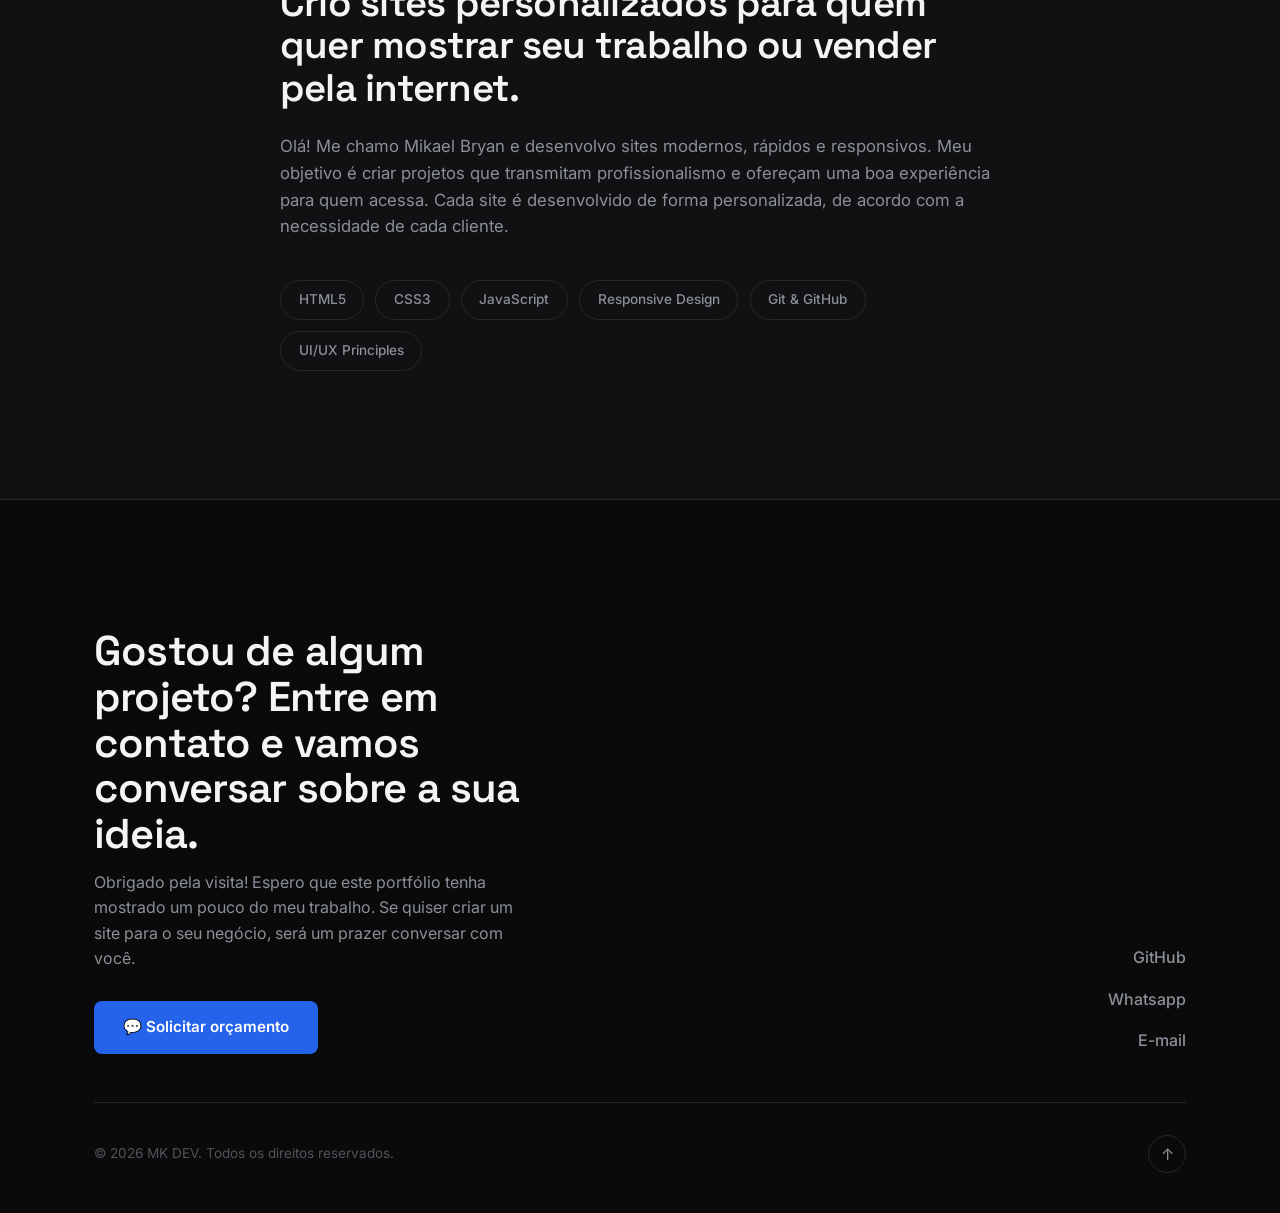
==== commit fade2126: "refactor: remove comentários desnecessários do projeto" ====
--- a/index.html
+++ b/index.html
@@ -6,7 +6,6 @@
   <title>Mikael Bryan — Desenvolvedor Web</title>
   <meta name="description" content="Portfólio de Mikael Bryan, desenvolvedor front-end especializado em interfaces modernas e responsivas.">
 
-  <!-- Fontes do Google Fonts: Space Grotesk (títulos) + Inter (texto corrido) -->
   <link rel="preconnect" href="https://fonts.googleapis.com">
   <link rel="preconnect" href="https://fonts.gstatic.com" crossorigin>
   <link href="https://fonts.googleapis.com/css2?family=Space+Grotesk:wght@500;600;700&family=Inter:wght@400;500;600&display=swap" rel="stylesheet">
@@ -15,8 +14,6 @@
 </head>
 <body>
 
-  <!-- ===================== NAVBAR ===================== -->
-  <!-- Navbar fixa no topo, com fundo translúcido que ganha blur ao rolar (controlado via JS) -->
   <header class="navbar" id="navbar">
     <nav class="navbar__inner">
       <a href="#hero" class="navbar__logo">
@@ -33,7 +30,6 @@
 
       <a href="#contato" class="btn btn--small btn--primary navbar__cta">Falar comigo</a>
 
-      <!-- Botão hambúrguer (some em telas grandes, via CSS) -->
       <button class="navbar__toggle" id="navToggle" aria-label="Abrir menu" aria-expanded="false">
         <span></span>
         <span></span>
@@ -42,7 +38,6 @@
     </nav>
   </header>
 
-  <!-- Menu mobile (painel deslizante) -->
   <div class="mobile-menu" id="mobileMenu">
     <ul class="mobile-menu__links">
       <li><a href="#hero" class="mobile-menu__link">Início</a></li>
@@ -53,9 +48,9 @@
   </div>
 
   <main>
-    <!-- ===================== HERO SECTION ===================== -->
+
     <section class="hero" id="hero">
-      <!-- Grade de fundo decorativa, puramente estética -->
+    
       <div class="hero__grid" aria-hidden="true"></div>
 
       <div class="hero__content">
@@ -79,14 +74,14 @@
         </div>
       </div>
 
-      <!-- Indicador de scroll discreto -->
+    
       <a href="#projetos" class="hero__scroll-hint" aria-label="Rolar para projetos">
         <span class="hero__scroll-line"></span>
         <span class="hero__scroll-text">Scroll</span>
       </a>
     </section>
 
-    <!-- ===================== SEÇÃO PROJETOS ===================== -->
+    
     <section class="projects" id="projetos">
       <div class="section-header fade-up">
         <p class="section-header__eyebrow">Trabalhos selecionados</p>
@@ -99,7 +94,6 @@
 
       <div class="projects__grid">
 
-        <!-- Card 1: Landing Page Academia -->
         <article class="card fade-up">
           <div class="card__image-wrap">
             <img
@@ -128,7 +122,6 @@
           </div>
         </article>
 
-        <!-- Card 2: Restaurante Italiano -->
         <article class="card fade-up">
           <div class="card__image-wrap">
             <img
@@ -157,7 +150,6 @@
           </div>
         </article>
 
-        <!-- Card 3: Barbearia -->
         <article class="card fade-up">
           <div class="card__image-wrap">
             <img
@@ -188,7 +180,6 @@
       </div>
     </section>
 
-    <!-- ===================== SOBRE ===================== -->
     <section class="about" id="sobre">
       <div class="about__content fade-up">
         <p class="section-header__eyebrow">Sobre mim</p>
@@ -213,7 +204,6 @@
     </section>
   </main>
 
-  <!-- ===================== FOOTER ===================== -->
   <footer class="footer" id="contato">
     <div class="footer__content">
       <div class="footer__main">
--- a/style.css
+++ b/style.css
@@ -1,23 +1,3 @@
-/* =========================================================
-   PORTFÓLIO — MIKAEL BRYAN
-   Arquivo de estilos (style.css)
-
-   Estrutura deste arquivo:
-   1. Reset e variáveis globais
-   2. Tipografia base
-   3. Utilitários (botões, container, animações)
-   4. Navbar e menu mobile
-   5. Hero Section
-   6. Seção de Projetos (cards)
-   7. Seção Sobre
-   8. Footer
-   9. Responsividade (media queries)
-   ========================================================= */
-
-
-/* =========================================================
-   1. RESET E VARIÁVEIS GLOBAIS
-   ========================================================= */
 
 * {
   margin: 0;
@@ -26,36 +6,33 @@
 }
 
 :root {
-  /* Paleta de cores sóbria: preto, branco, cinza + azul de destaque */
-  --color-bg: #0a0a0b;          /* Preto profundo (fundo principal) */
-  --color-bg-soft: #111113;      /* Preto levemente mais claro (seções alternadas) */
-  --color-surface: #18181b;      /* Superfície dos cards */
-  --color-border: #27272a;       /* Bordas sutis */
-
-  --color-text: #f4f4f5;         /* Branco levemente acinzentado (texto principal) */
-  --color-text-muted: #8a8f98;   /* Cinza (texto secundário) */
-  --color-text-faint: #52525b;   /* Cinza mais escuro (texto terciário) */
-
-  --color-accent: #2563eb;       /* Azul moderno de destaque */
-  --color-accent-light: #3b82f6; /* Azul mais claro (hover) */
-  --color-accent-soft: rgba(37, 99, 235, 0.12); /* Azul translúcido (fundos) */
-
-  /* Tipografia */
+
+  --color-bg: #0a0a0b;       
+  --color-bg-soft: #111113;     
+  --color-surface: #18181b;     
+  --color-border: #27272a;     
+
+  --color-text: #f4f4f5;         
+  --color-text-muted: #8a8f98;  
+  --color-text-faint: #52525b;  
+
+  --color-accent: #2563eb;       
+  --color-accent-light: #3b82f6; 
+  --color-accent-soft: rgba(37, 99, 235, 0.12);
+
   --font-display: 'Space Grotesk', sans-serif;
   --font-body: 'Inter', sans-serif;
 
-  /* Espaçamentos padronizados */
   --container-width: 1140px;
   --section-padding: 8rem;
 
-  /* Transições padronizadas para consistência em toda a página */
   --transition-fast: 0.2s ease;
   --transition-medium: 0.4s cubic-bezier(0.22, 1, 0.36, 1);
 }
 
 html {
-  scroll-behavior: smooth; /* Scroll suave nativo entre seções */
-  scroll-padding-top: 80px; /* Compensa a navbar fixa ao usar âncoras */
+  scroll-behavior: smooth; 
+  scroll-padding-top: 80px; 
 }
 
 body {
@@ -88,7 +65,6 @@
   background: none;
 }
 
-/* Foco visível para acessibilidade (navegação via teclado) */
 a:focus-visible,
 button:focus-visible {
   outline: 2px solid var(--color-accent);
@@ -96,7 +72,6 @@
   border-radius: 4px;
 }
 
-/* Respeita usuários que preferem menos animação no sistema */
 @media (prefers-reduced-motion: reduce) {
   html {
     scroll-behavior: auto;
@@ -109,11 +84,6 @@
   }
 }
 
-
-/* =========================================================
-   2. TIPOGRAFIA BASE
-   ========================================================= */
-
 h1, h2, h3, h4 {
   font-family: var(--font-display);
   font-weight: 600;
@@ -122,10 +92,6 @@
 }
 
 
-/* =========================================================
-   3. UTILITÁRIOS
-   ========================================================= */
-
 .container {
   width: 100%;
   max-width: var(--container-width);
@@ -133,8 +99,6 @@
   padding: 0 1.5rem;
 }
 
-/* --- Botões --- */
-/* Sistema único de botão (.btn) com modificadores de estilo e tamanho */
 
 .btn {
   display: inline-flex;
@@ -156,7 +120,6 @@
   font-size: 0.85rem;
 }
 
-/* Botão primário: azul de destaque, fundo sólido */
 .btn--primary {
   background-color: var(--color-accent);
   color: #ffffff;
@@ -171,7 +134,6 @@
   transform: translateY(0);
 }
 
-/* Botão "ghost": contorno sutil, transparente */
 .btn--ghost {
   background-color: transparent;
   color: var(--color-text);
@@ -192,8 +154,6 @@
   transform: translateX(4px);
 }
 
-/* --- Animação de entrada ao rolar a página --- */
-/* Classe aplicada via JavaScript (Intersection Observer) quando o elemento entra na tela */
 .fade-up {
   opacity: 0;
   transform: translateY(24px);
@@ -205,10 +165,6 @@
   transform: translateY(0);
 }
 
-
-/* =========================================================
-   4. NAVBAR E MENU MOBILE
-   ========================================================= */
 
 .navbar {
   position: fixed;
@@ -223,7 +179,6 @@
               padding var(--transition-medium);
 }
 
-/* Estado aplicado via JS quando o usuário rola a página (efeito "glass") */
 .navbar.is-scrolled {
   background-color: rgba(10, 10, 11, 0.75);
   backdrop-filter: blur(12px);
@@ -305,7 +260,6 @@
   flex-shrink: 0;
 }
 
-/* Botão hambúrguer — escondido no desktop, exibido apenas no mobile */
 .navbar__toggle {
   display: none;
   flex-direction: column;
@@ -325,7 +279,6 @@
   transition: transform var(--transition-fast), opacity var(--transition-fast);
 }
 
-/* Estado "aberto" do hambúrguer: transforma em X */
 .navbar__toggle.is-active span:nth-child(1) {
   transform: translateY(7px) rotate(45deg);
 }
@@ -336,7 +289,6 @@
   transform: translateY(-7px) rotate(-45deg);
 }
 
-/* Painel do menu mobile */
 .mobile-menu {
   position: fixed;
   top: 0;
@@ -370,11 +322,7 @@
   font-weight: 600;
   color: var(--color-text);
 }
-
-
-/* =========================================================
-   5. HERO SECTION
-   ========================================================= */
+ */
 
 .hero {
   position: relative;
@@ -383,11 +331,10 @@
   flex-direction: column;
   align-items: flex-start;
   justify-content: center;
-  padding: 0 1.5rem;
+  padding: 120px 1.5rem 0;
   overflow: hidden;
 }
 
-/* Grade decorativa de fundo, sutil, criada apenas com CSS gradients */
 .hero__grid {
   position: absolute;
   inset: 0;
@@ -449,7 +396,6 @@
   flex-wrap: wrap;
 }
 
-/* Indicador de scroll no canto inferior, discreto */
 .hero__scroll-hint {
   position: absolute;
   bottom: 2.5rem;
@@ -478,7 +424,6 @@
   overflow: hidden;
 }
 
-/* Pequeno "pulso" que desliza pela linha do indicador de scroll */
 .hero__scroll-line::after {
   content: '';
   position: absolute;
@@ -495,10 +440,6 @@
   100% { top: 100%; }
 }
 
-
-/* =========================================================
-   6. SEÇÃO DE PROJETOS (CARDS)
-   ========================================================= */
 
 .projects {
   padding: var(--section-padding) 1.5rem;
@@ -536,7 +477,6 @@
   gap: 1.75rem;
 }
 
-/* --- Card de projeto --- */
 .card {
   background-color: var(--color-surface);
   border: 1px solid var(--color-border);
@@ -619,10 +559,6 @@
 }
 
 
-/* =========================================================
-   7. SEÇÃO SOBRE
-   ========================================================= */
-
 .about {
   background-color: var(--color-bg-soft);
   border-top: 1px solid var(--color-border);
@@ -667,11 +603,6 @@
   color: var(--color-accent-light);
 }
 
-
-/* =========================================================
-   8. FOOTER
-   ========================================================= */
-
 .footer {
   padding: var(--section-padding) 1.5rem 2.5rem;
   max-width: var(--container-width);
@@ -748,12 +679,6 @@
   transform: translateY(-3px);
 }
 
-
-/* =========================================================
-   9. RESPONSIVIDADE
-   ========================================================= */
-
-/* --- Tablets (até 1024px) --- */
 @media (max-width: 1024px) {
   :root {
     --section-padding: 6rem;
@@ -764,7 +689,7 @@
   }
 
   .navbar__links {
-    display: none; /* Esconde os links da navbar; substituídos pelo menu mobile */
+    display: none; 
   }
 
   .navbar__toggle {
@@ -772,14 +697,13 @@
   }
 }
 
-/* --- Mobile (até 640px) --- */
 @media (max-width: 640px) {
   :root {
     --section-padding: 4.5rem;
   }
 
   .navbar__cta {
-    display: none; /* Esconde CTA na navbar para não competir com o hambúrguer */
+    display: none;
   }
 
   .hero {
@@ -820,9 +744,26 @@
     gap: 1rem;
     align-items: flex-start;
   }
-}
-
-/* --- Telas muito pequenas (até 380px) --- */
+
+  .hero {
+    padding-top: 120px;
+  }
+
+.hero__scroll-hint {
+    display: none;
+  }
+
+.navbar__logo-img {
+    width: 42px;
+    height: 42px;
+  }
+
+.navbar__logo {
+    font-size: 1rem;
+  }
+
+}
+
 @media (max-width: 380px) {
   .hero__title {
     font-size: 2.6rem;
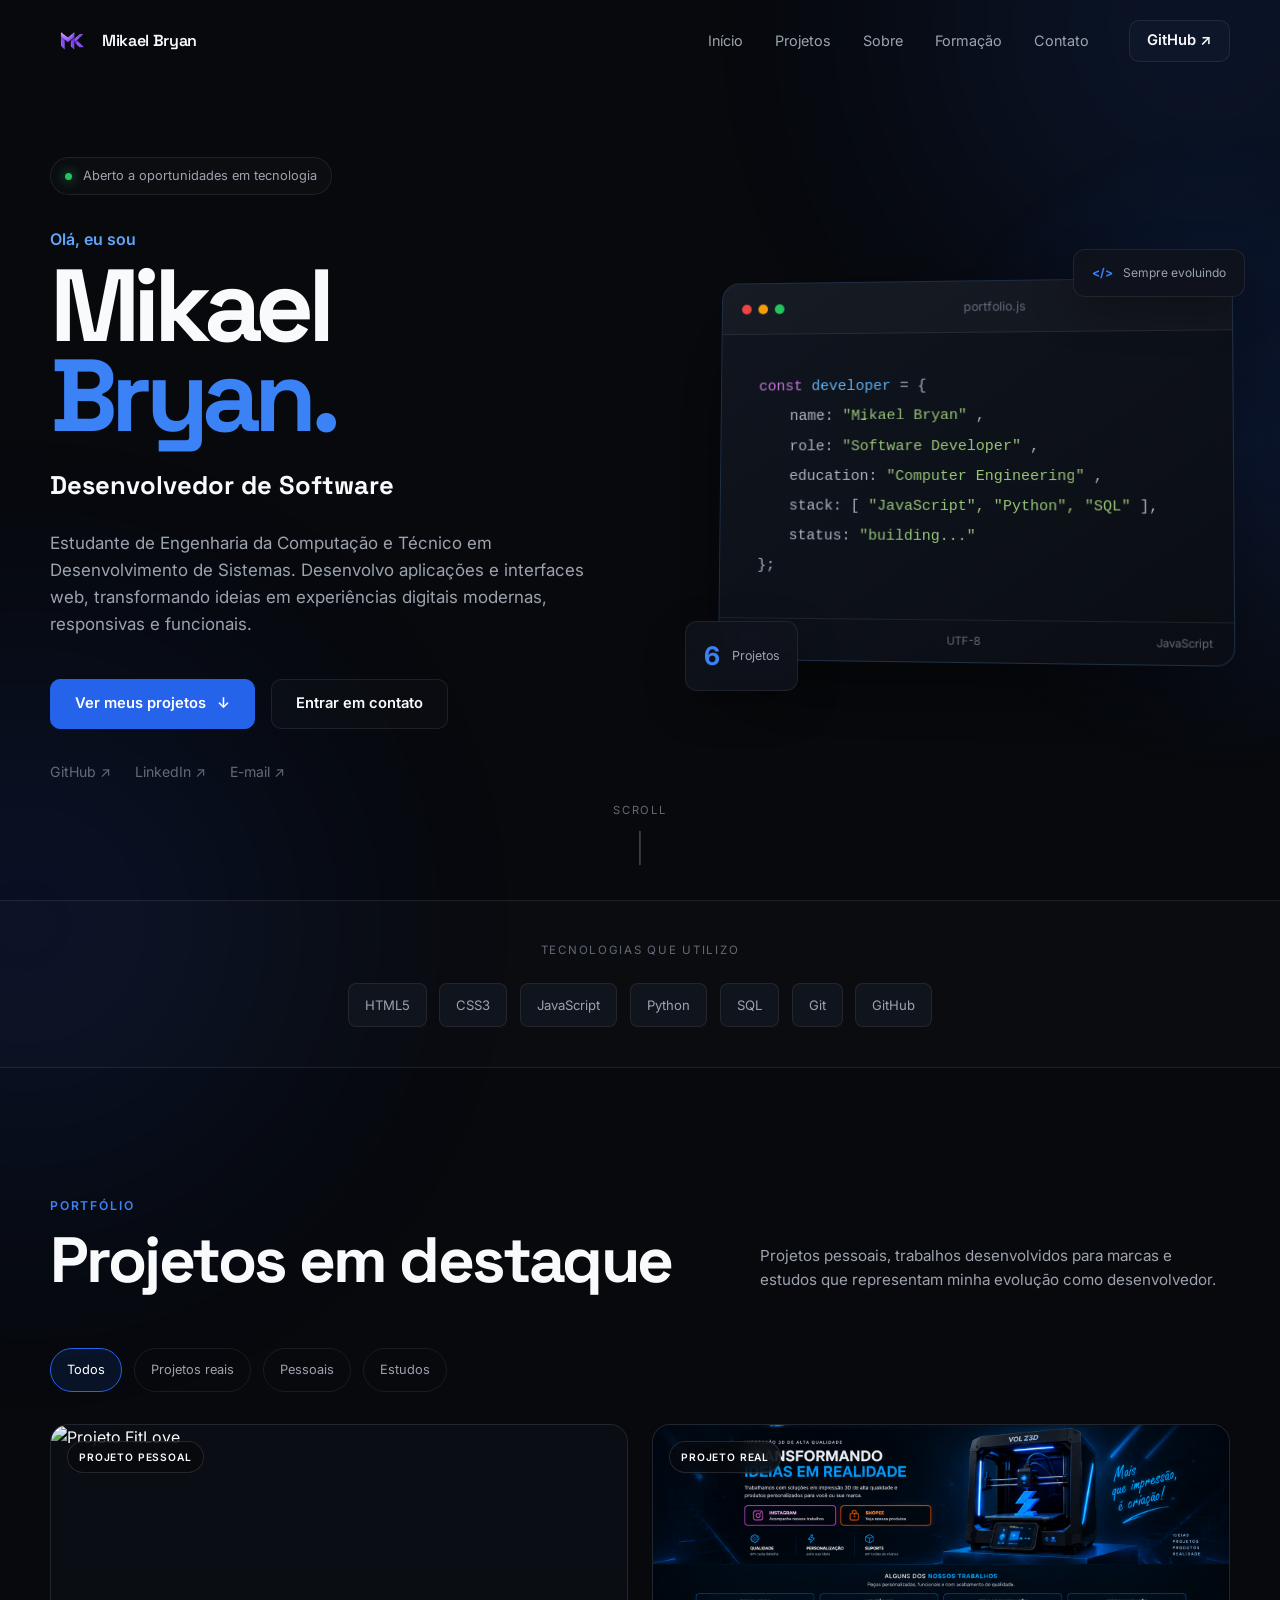
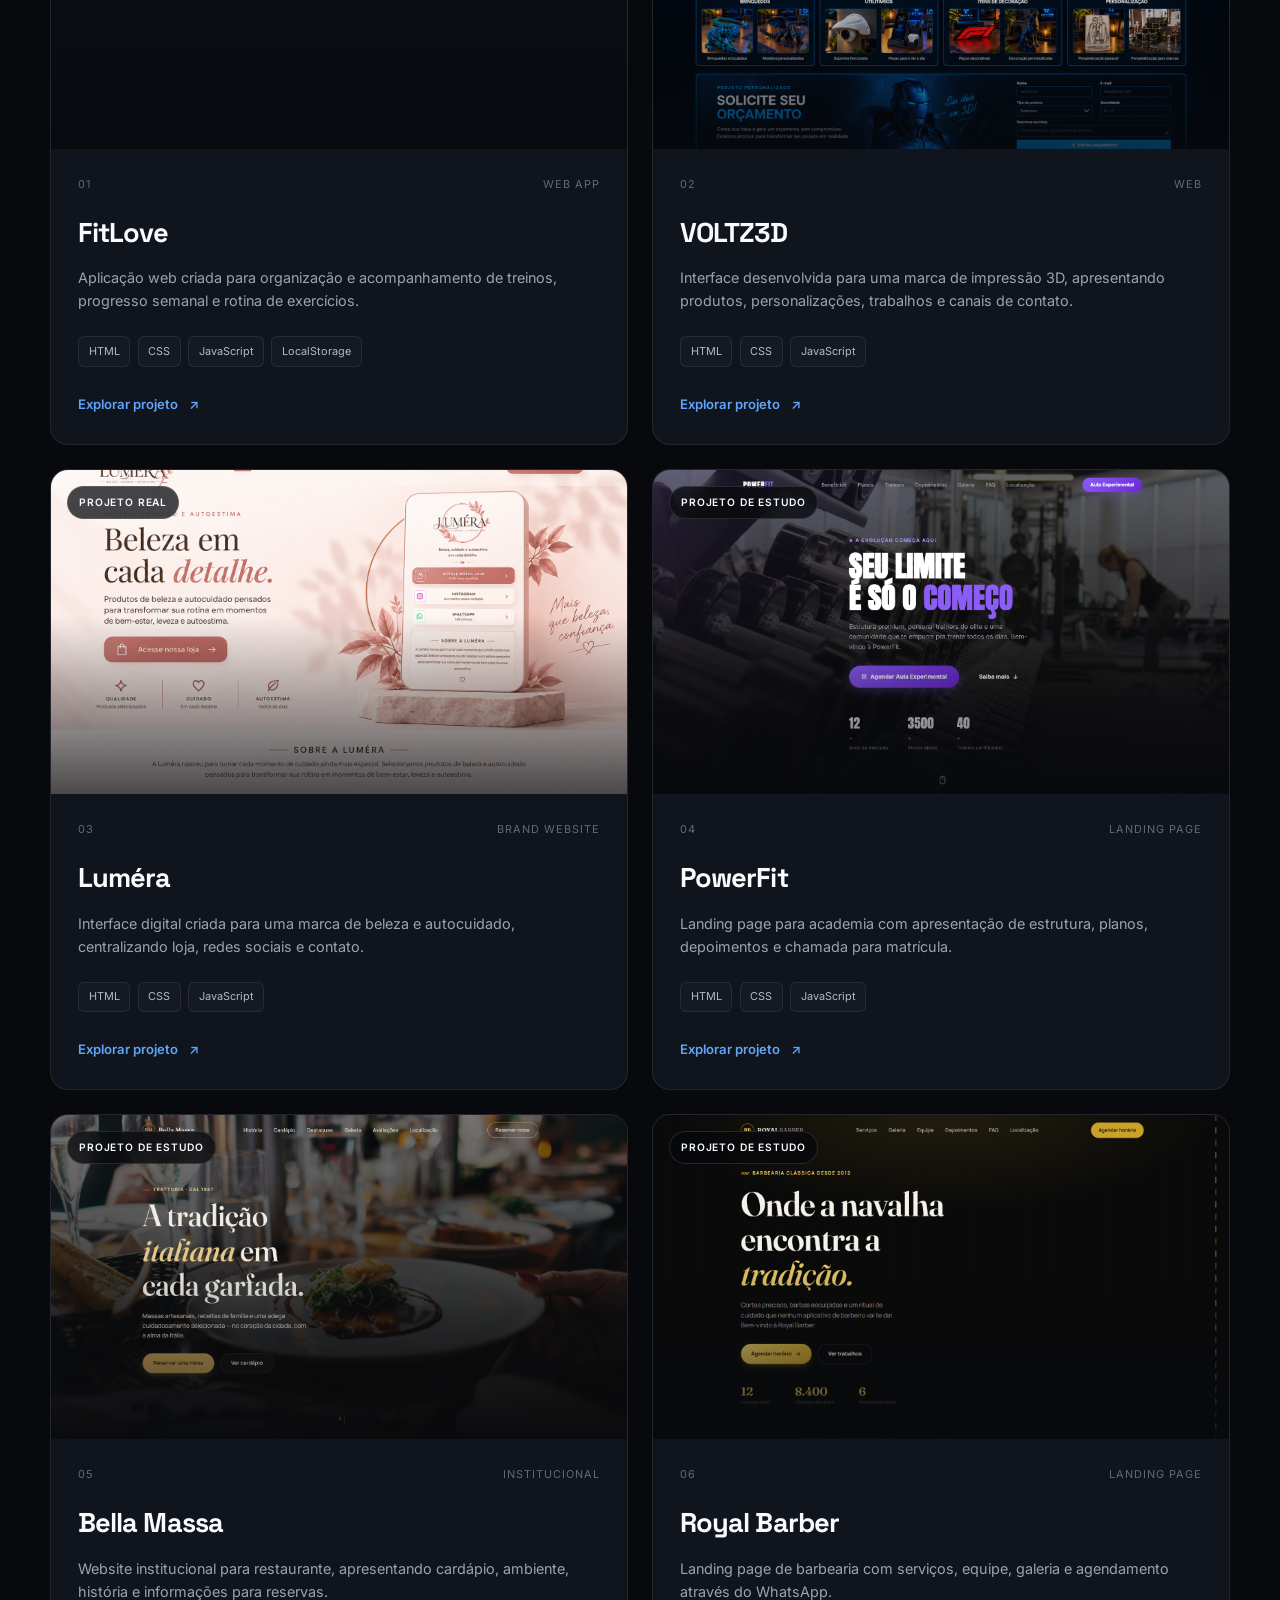
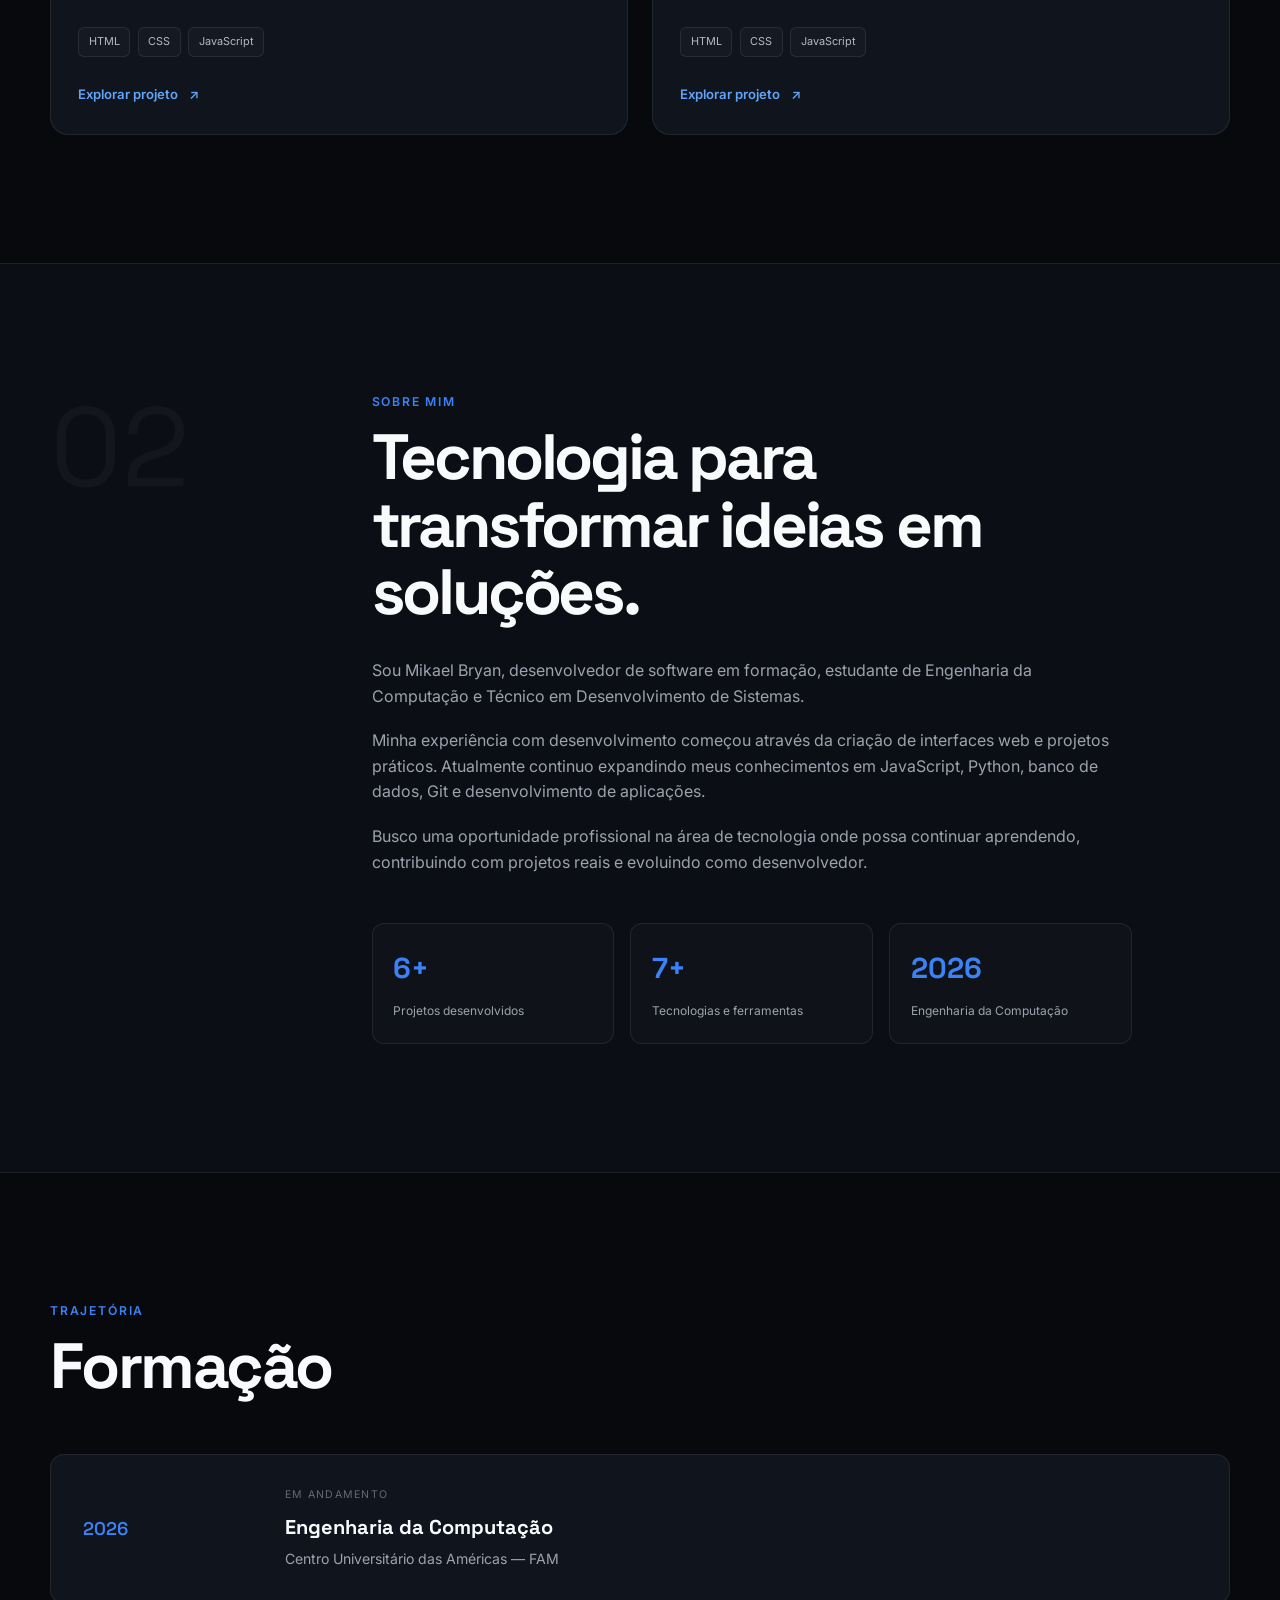
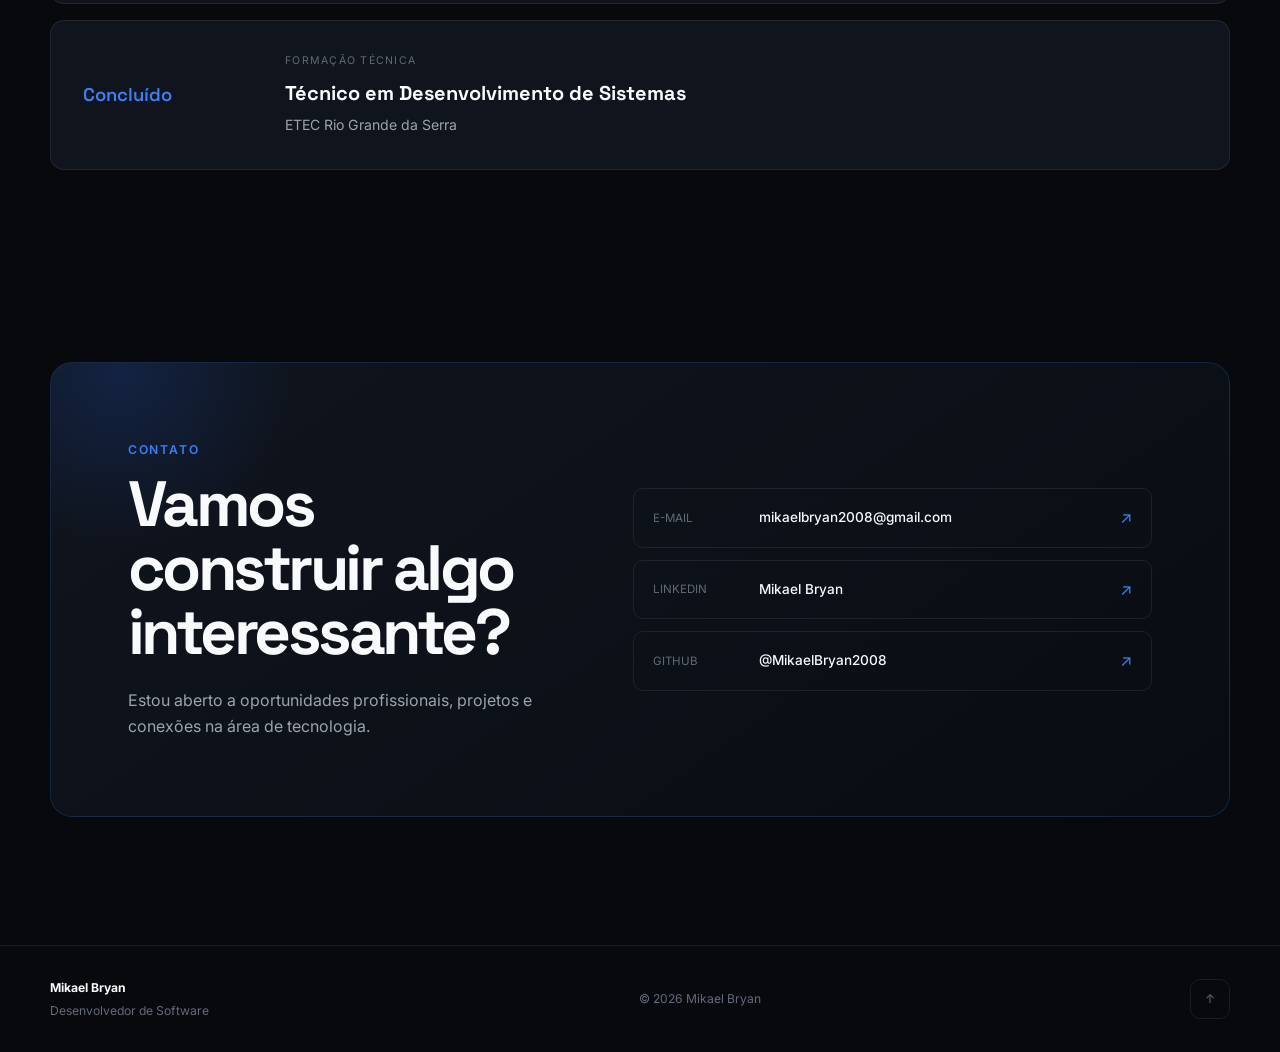
==== commit da928a4f: "feat: redesign portfolio and add new projects" ====
--- a/index.html
+++ b/index.html
@@ -1,241 +1,1702 @@
 <!DOCTYPE html>
 <html lang="pt-BR">
+
 <head>
-  <meta charset="UTF-8">
-  <meta name="viewport" content="width=device-width, initial-scale=1.0">
-  <title>Mikael Bryan — Desenvolvedor Web</title>
-  <meta name="description" content="Portfólio de Mikael Bryan, desenvolvedor front-end especializado em interfaces modernas e responsivas.">
-
-  <link rel="preconnect" href="https://fonts.googleapis.com">
-  <link rel="preconnect" href="https://fonts.gstatic.com" crossorigin>
-  <link href="https://fonts.googleapis.com/css2?family=Space+Grotesk:wght@500;600;700&family=Inter:wght@400;500;600&display=swap" rel="stylesheet">
-
-  <link rel="stylesheet" href="style.css">
+    <meta charset="UTF-8">
+
+    <meta
+        name="viewport"
+        content="width=device-width, initial-scale=1.0"
+    >
+
+    <title>
+        Mikael Bryan | Desenvolvedor de Software
+    </title>
+
+    <meta
+        name="description"
+        content="Portfólio de Mikael Bryan, desenvolvedor de software e estudante de Engenharia da Computação."
+    >
+
+    <meta
+        name="author"
+        content="Mikael Bryan"
+    >
+
+    <meta
+        name="theme-color"
+        content="#070A10"
+    >
+
+    <link
+        rel="preconnect"
+        href="https://fonts.googleapis.com"
+    >
+
+    <link
+        rel="preconnect"
+        href="https://fonts.gstatic.com"
+        crossorigin
+    >
+
+    <link
+        href="https://fonts.googleapis.com/css2?family=Inter:wght@400;500;600&family=Space+Grotesk:wght@500;600;700&display=swap"
+        rel="stylesheet"
+    >
+
+    <link
+        rel="stylesheet"
+        href="style.css"
+    >
 </head>
+
+
 <body>
 
-  <header class="navbar" id="navbar">
-    <nav class="navbar__inner">
-      <a href="#hero" class="navbar__logo">
-        <img src="imagens/mk.png" alt="MK DEV" class="navbar__logo-img">
-        <span class="navbar__logo-text">MK DEV</span>
-      </a>
-
-      <ul class="navbar__links">
-        <li><a href="#hero" class="navbar__link">Início</a></li>
-        <li><a href="#projetos" class="navbar__link">Projetos</a></li>
-        <li><a href="#sobre" class="navbar__link">Sobre</a></li>
-        <li><a href="#contato" class="navbar__link">Contato</a></li>
-      </ul>
-
-      <a href="#contato" class="btn btn--small btn--primary navbar__cta">Falar comigo</a>
-
-      <button class="navbar__toggle" id="navToggle" aria-label="Abrir menu" aria-expanded="false">
-        <span></span>
-        <span></span>
-        <span></span>
-      </button>
-    </nav>
-  </header>
-
-  <div class="mobile-menu" id="mobileMenu">
-    <ul class="mobile-menu__links">
-      <li><a href="#hero" class="mobile-menu__link">Início</a></li>
-      <li><a href="#projetos" class="mobile-menu__link">Projetos</a></li>
-      <li><a href="#sobre" class="mobile-menu__link">Sobre</a></li>
-      <li><a href="#contato" class="mobile-menu__link">Contato</a></li>
-    </ul>
-  </div>
-
-  <main>
-
-    <section class="hero" id="hero">
+    <!-- ========================================
+         BACKGROUND
+    ========================================= -->
+
+    <div
+        class="page-glow page-glow--one"
+        aria-hidden="true"
+    ></div>
+
+    <div
+        class="page-glow page-glow--two"
+        aria-hidden="true"
+    ></div>
+
+
+    <!-- ========================================
+         NAVBAR
+    ========================================= -->
+
+    <header
+        class="navbar"
+        id="navbar"
+    >
+
+        <div class="navbar__container">
+
+            <a
+                href="#inicio"
+                class="brand"
+                aria-label="Voltar ao início"
+            >
+
+            <img
+              src="imagens/mk.png"
+              alt="Logo Mikael Bryan"
+              class="brand__logo"
+            >
+
+            <span class="brand__text">
+              Mikael Bryan
+            </span>
+
+
+            <nav
+                class="navbar__nav"
+                aria-label="Navegação principal"
+            >
+
+                <a
+                    href="#inicio"
+                    class="navbar__link"
+                >
+                    Início
+                </a>
+
+                <a
+                    href="#projetos"
+                    class="navbar__link"
+                >
+                    Projetos
+                </a>
+
+                <a
+                    href="#sobre"
+                    class="navbar__link"
+                >
+                    Sobre
+                </a>
+
+                <a
+                    href="#formacao"
+                    class="navbar__link"
+                >
+                    Formação
+                </a>
+
+                <a
+                    href="#contato"
+                    class="navbar__link"
+                >
+                    Contato
+                </a>
+
+            </nav>
+
+
+            <a
+                href="https://github.com/MikaelBryan2008"
+                target="_blank"
+                rel="noopener noreferrer"
+                class="btn btn--outline navbar__github"
+            >
+                GitHub ↗
+            </a>
+
+
+            <button
+                class="navbar__toggle"
+                id="navToggle"
+                aria-label="Abrir menu"
+                aria-expanded="false"
+            >
+
+                <span></span>
+                <span></span>
+                <span></span>
+
+            </button>
+
+        </div>
+
+    </header>
+
+
+    <!-- ========================================
+         MOBILE MENU
+    ========================================= -->
+
+    <div
+        class="mobile-menu"
+        id="mobileMenu"
+    >
+
+        <div class="mobile-menu__content">
+
+            <a
+                href="#inicio"
+                class="mobile-menu__link"
+            >
+                Início
+            </a>
+
+            <a
+                href="#projetos"
+                class="mobile-menu__link"
+            >
+                Projetos
+            </a>
+
+            <a
+                href="#sobre"
+                class="mobile-menu__link"
+            >
+                Sobre
+            </a>
+
+            <a
+                href="#formacao"
+                class="mobile-menu__link"
+            >
+                Formação
+            </a>
+
+            <a
+                href="#contato"
+                class="mobile-menu__link"
+            >
+                Contato
+            </a>
+
+        </div>
+
+    </div>
+
+
+    <main>
+
+
+        <!-- ========================================
+             HERO
+        ========================================= -->
+
+        <section
+            class="hero"
+            id="inicio"
+        >
+
+            <div class="hero__grid"></div>
+
+
+            <div class="container hero__container">
+
+
+                <div class="hero__content">
+
+                    <div class="hero__status reveal">
+
+                        <span class="hero__status-dot"></span>
+
+                        Aberto a oportunidades em tecnologia
+
+                    </div>
+
+
+                    <p class="hero__hello reveal">
+                        Olá, eu sou
+                    </p>
+
+
+                    <h1 class="hero__title reveal">
+
+                        Mikael
+                        <span>Bryan.</span>
+
+                    </h1>
+
+
+                    <h2 class="hero__role reveal">
+
+                        Desenvolvedor de Software
+
+                    </h2>
+
+
+                    <p class="hero__description reveal">
+
+                        Estudante de Engenharia da Computação e
+                        Técnico em Desenvolvimento de Sistemas.
+
+                        Desenvolvo aplicações e interfaces web,
+                        transformando ideias em experiências digitais
+                        modernas, responsivas e funcionais.
+
+                    </p>
+
+
+                    <div class="hero__actions reveal">
+
+                        <a
+                            href="#projetos"
+                            class="btn btn--primary"
+                        >
+
+                            Ver meus projetos
+
+                            <span>
+                                ↓
+                            </span>
+
+                        </a>
+
+
+                        <a
+                            href="#contato"
+                            class="btn btn--outline"
+                        >
+
+                            Entrar em contato
+
+                        </a>
+
+                    </div>
+
+
+                    <div class="hero__social reveal">
+
+                        <a
+                            href="https://github.com/MikaelBryan2008"
+                            target="_blank"
+                            rel="noopener noreferrer"
+                        >
+                            GitHub ↗
+                        </a>
+
+
+                        <a
+                            href="https://www.linkedin.com/in/mikael-bryan-51a531388/"
+                            target="_blank"
+                            rel="noopener noreferrer"
+                        >
+                            LinkedIn ↗
+                        </a>
+
+
+                        <a
+                            href="mailto:mikaelbryan2008@gmail.com"
+                        >
+                            E-mail ↗
+                        </a>
+
+                    </div>
+
+                </div>
+
+
+                <div class="hero__visual reveal">
+
+
+                    <div class="code-window">
+
+
+                        <div class="code-window__top">
+
+                            <div class="code-window__dots">
+
+                                <span></span>
+                                <span></span>
+                                <span></span>
+
+                            </div>
+
+                            <span class="code-window__file">
+                                portfolio.js
+                            </span>
+
+                        </div>
+
+
+                        <div class="code-window__content">
+
+                            <p>
+                                <span class="code-purple">const</span>
+                                <span class="code-blue"> developer</span>
+                                =
+                                {
+                            </p>
+
+                            <p class="code-indent">
+
+                                name:
+                                <span class="code-green">
+                                    "Mikael Bryan"
+                                </span>,
+
+                            </p>
+
+                            <p class="code-indent">
+
+                                role:
+                                <span class="code-green">
+                                    "Software Developer"
+                                </span>,
+
+                            </p>
+
+                            <p class="code-indent">
+
+                                education:
+                                <span class="code-green">
+                                    "Computer Engineering"
+                                </span>,
+
+                            </p>
+
+                            <p class="code-indent">
+
+                                stack:
+                                [
+
+                                <span class="code-green">
+                                    "JavaScript",
+                                    "Python",
+                                    "SQL"
+                                </span>
+
+                                ],
+
+                            </p>
+
+                            <p class="code-indent">
+
+                                status:
+                                <span class="code-green">
+                                    "building..."
+                                </span>
+
+                            </p>
+
+                            <p>
+                                };
+                            </p>
+
+                        </div>
+
+
+                        <div class="code-window__footer">
+
+                            <span>
+                                ● main
+                            </span>
+
+                            <span>
+                                UTF-8
+                            </span>
+
+                            <span>
+                                JavaScript
+                            </span>
+
+                        </div>
+
+
+                    </div>
+
+
+                    <div class="hero__floating-card hero__floating-card--projects">
+
+                        <strong>
+                            6
+                        </strong>
+
+                        <span>
+                            Projetos
+                        </span>
+
+                    </div>
+
+
+                    <div class="hero__floating-card hero__floating-card--focus">
+
+                        <span class="floating-icon">
+                            &lt;/&gt;
+                        </span>
+
+                        <span>
+                            Sempre evoluindo
+                        </span>
+
+                    </div>
+
+
+                </div>
+
+            </div>
+
+
+            <a
+                href="#projetos"
+                class="hero__scroll"
+                aria-label="Ir para projetos"
+            >
+
+                <span>
+                    Scroll
+                </span>
+
+                <div></div>
+
+            </a>
+
+        </section>
+
+
+        <!-- ========================================
+             STACK
+        ========================================= -->
+
+        <section class="stack">
+
+            <div class="container">
+
+
+                <div class="stack__header reveal">
+
+                    <span>
+                        Tecnologias que utilizo
+                    </span>
+
+                </div>
+
+
+                <div class="stack__items reveal">
+
+                    <div class="stack__item">
+                        HTML5
+                    </div>
+
+                    <div class="stack__item">
+                        CSS3
+                    </div>
+
+                    <div class="stack__item">
+                        JavaScript
+                    </div>
+
+                    <div class="stack__item">
+                        Python
+                    </div>
+
+                    <div class="stack__item">
+                        SQL
+                    </div>
+
+                    <div class="stack__item">
+                        Git
+                    </div>
+
+                    <div class="stack__item">
+                        GitHub
+                    </div>
+
+                </div>
+
+            </div>
+
+        </section>
+
+
+        <!-- ========================================
+             PROJECTS
+        ========================================= -->
+
+        <section
+            class="projects section"
+            id="projetos"
+        >
+
+            <div class="container">
+
+
+                <div class="section-heading reveal">
+
+                    <div>
+
+                        <span class="section-heading__eyebrow">
+                            PORTFÓLIO
+                        </span>
+
+                        <h2>
+                            Projetos em destaque
+                        </h2>
+
+                    </div>
+
+
+                    <p>
+
+                        Projetos pessoais, trabalhos desenvolvidos
+                        para marcas e estudos que representam minha
+                        evolução como desenvolvedor.
+
+                    </p>
+
+                </div>
+
+
+                <!-- FILTROS -->
+
+                <div class="project-filters reveal">
+
+                    <button
+                        class="filter-button is-active"
+                        data-filter="all"
+                    >
+                        Todos
+                    </button>
+
+                    <button
+                        class="filter-button"
+                        data-filter="real"
+                    >
+                        Projetos reais
+                    </button>
+
+                    <button
+                        class="filter-button"
+                        data-filter="personal"
+                    >
+                        Pessoais
+                    </button>
+
+                    <button
+                        class="filter-button"
+                        data-filter="study"
+                    >
+                        Estudos
+                    </button>
+
+                </div>
+
+
+                <div class="projects__grid">
+
+
+                    <!-- FITLOVE -->
+
+                    <article
+                        class="project-card project-card--featured reveal"
+                        data-category="personal"
+                        data-project="fitlove"
+                    >
+
+                        <button
+                            class="project-card__click"
+                            aria-label="Abrir detalhes do projeto FitLove"
+                        ></button>
+
+
+                        <div class="project-card__image">
+
+                            <img
+                                src="imagens/fitlove.png"
+                                alt="Projeto FitLove"
+                                loading="lazy"
+                            >
+
+                            <div class="project-card__overlay"></div>
+
+
+                            <span class="project-card__type">
+                                PROJETO PESSOAL
+                            </span>
+
+                        </div>
+
+
+                        <div class="project-card__content">
+
+                            <div class="project-card__top">
+
+                                <span>
+                                    01
+                                </span>
+
+                                <span>
+                                    WEB APP
+                                </span>
+
+                            </div>
+
+
+                            <h3>
+                                FitLove
+                            </h3>
+
+
+                            <p>
+
+                                Aplicação web criada para organização
+                                e acompanhamento de treinos, progresso
+                                semanal e rotina de exercícios.
+
+                            </p>
+
+
+                            <div class="project-card__tech">
+
+                                <span>
+                                    HTML
+                                </span>
+
+                                <span>
+                                    CSS
+                                </span>
+
+                                <span>
+                                    JavaScript
+                                </span>
+
+                                <span>
+                                    LocalStorage
+                                </span>
+
+                            </div>
+
+
+                            <div class="project-card__actions">
+
+                              <button
+                                class="project-card__more"
+                                type="button"
+                            >
+
+                                Explorar projeto
+
+                                <span>
+                                    ↗
+                                </span>
+
+                            </button>
     
-      <div class="hero__grid" aria-hidden="true"></div>
-
-      <div class="hero__content">
-        <p class="hero__eyebrow fade-up">Desenvolvedor Web</p>
-
-        <h1 class="hero__title fade-up">
-          Criando sites modernos, responsivos e com foco em desempenho.
-        </h1>
-
-        <p class="hero__subtitle fade-up">
-          Landing Pages, Sites Institucionais e Portfólios desenvolvidos com foco em desempenho, 
-          responsividade e um design que transmite confiança desde o primeiro acesso..
-        </p>
-
-        <div class="hero__actions fade-up">
-          <a href="#projetos" class="btn btn--primary">
-            Ver Projetos
-            <span class="btn__arrow">→</span>
-          </a>
-          <a href="#contato" class="btn btn--ghost">Entrar em contato</a>
+
+                        </div>
+
+                    </article>
+
+
+                    <!-- VOLTZ -->
+
+                    <article
+                        class="project-card project-card--featured reveal"
+                        data-category="real"
+                        data-project="voltz"
+                    >
+
+                        <button
+                            class="project-card__click"
+                            aria-label="Abrir detalhes do projeto VOLTZ3D"
+                        ></button>
+
+
+                        <div class="project-card__image">
+
+                            <img
+                                src="imagens/voltz3d.png"
+                                alt="Projeto VOLTZ3D"
+                                loading="lazy"
+                            >
+
+                            <div class="project-card__overlay"></div>
+
+
+                            <span class="project-card__type">
+                                PROJETO REAL
+                            </span>
+
+                        </div>
+
+
+                        <div class="project-card__content">
+
+                            <div class="project-card__top">
+
+                                <span>
+                                    02
+                                </span>
+
+                                <span>
+                                    WEB
+                                </span>
+
+                            </div>
+
+
+                            <h3>
+                                VOLTZ3D
+                            </h3>
+
+
+                            <p>
+
+                                Interface desenvolvida para uma marca
+                                de impressão 3D, apresentando produtos,
+                                personalizações, trabalhos e canais
+                                de contato.
+
+                            </p>
+
+
+                            <div class="project-card__tech">
+
+                                <span>
+                                    HTML
+                                </span>
+
+                                <span>
+                                    CSS
+                                </span>
+
+                                <span>
+                                    JavaScript
+                                </span>
+
+                            </div>
+
+
+                            <button
+                                class="project-card__more"
+                                type="button"
+                            >
+
+                                Explorar projeto
+
+                                <span>
+                                    ↗
+                                </span>
+
+                            </button>
+
+                        </div>
+
+                    </article>
+
+
+                    <!-- LUMERA -->
+
+                    <article
+                        class="project-card reveal"
+                        data-category="real"
+                        data-project="lumera"
+                    >
+
+                        <button
+                            class="project-card__click"
+                            aria-label="Abrir detalhes do projeto Luméra"
+                        ></button>
+
+
+                        <div class="project-card__image">
+
+                            <img
+                                src="imagens/lumera.png"
+                                alt="Projeto Luméra"
+                                loading="lazy"
+                            >
+
+                            <div class="project-card__overlay"></div>
+
+
+                            <span class="project-card__type">
+                                PROJETO REAL
+                            </span>
+
+                        </div>
+
+
+                        <div class="project-card__content">
+
+                            <div class="project-card__top">
+
+                                <span>
+                                    03
+                                </span>
+
+                                <span>
+                                    BRAND WEBSITE
+                                </span>
+
+                            </div>
+
+
+                            <h3>
+                                Luméra
+                            </h3>
+
+
+                            <p>
+
+                                Interface digital criada para uma marca
+                                de beleza e autocuidado, centralizando
+                                loja, redes sociais e contato.
+
+                            </p>
+
+
+                            <div class="project-card__tech">
+
+                                <span>
+                                    HTML
+                                </span>
+
+                                <span>
+                                    CSS
+                                </span>
+
+                                <span>
+                                    JavaScript
+                                </span>
+
+                            </div>
+
+
+                            <button
+                                class="project-card__more"
+                                type="button"
+                            >
+
+                                Explorar projeto
+
+                                <span>
+                                    ↗
+                                </span>
+
+                            </button>
+
+                        </div>
+
+                    </article>
+
+
+                    <!-- POWERFIT -->
+
+                    <article
+                        class="project-card reveal"
+                        data-category="study"
+                        data-project="powerfit"
+                    >
+
+                        <button
+                            class="project-card__click"
+                            aria-label="Abrir detalhes do projeto PowerFit"
+                        ></button>
+
+
+                        <div class="project-card__image">
+
+                            <img
+                                src="imagens/academia1.png"
+                                alt="Projeto PowerFit"
+                                loading="lazy"
+                            >
+
+                            <div class="project-card__overlay"></div>
+
+
+                            <span class="project-card__type">
+                                PROJETO DE ESTUDO
+                            </span>
+
+                        </div>
+
+
+                        <div class="project-card__content">
+
+                            <div class="project-card__top">
+
+                                <span>
+                                    04
+                                </span>
+
+                                <span>
+                                    LANDING PAGE
+                                </span>
+
+                            </div>
+
+
+                            <h3>
+                                PowerFit
+                            </h3>
+
+
+                            <p>
+
+                                Landing page para academia com
+                                apresentação de estrutura, planos,
+                                depoimentos e chamada para matrícula.
+
+                            </p>
+
+
+                            <div class="project-card__tech">
+
+                                <span>
+                                    HTML
+                                </span>
+
+                                <span>
+                                    CSS
+                                </span>
+
+                                <span>
+                                    JavaScript
+                                </span>
+
+                            </div>
+
+
+                            <button
+                                class="project-card__more"
+                                type="button"
+                            >
+
+                                Explorar projeto
+
+                                <span>
+                                    ↗
+                                </span>
+
+                            </button>
+
+                        </div>
+
+                    </article>
+
+
+                    <!-- BELLA MASSA -->
+
+                    <article
+                        class="project-card reveal"
+                        data-category="study"
+                        data-project="bellamassa"
+                    >
+
+                        <button
+                            class="project-card__click"
+                            aria-label="Abrir detalhes do projeto Bella Massa"
+                        ></button>
+
+
+                        <div class="project-card__image">
+
+                            <img
+                                src="imagens/restaurante1.png"
+                                alt="Projeto Bella Massa"
+                                loading="lazy"
+                            >
+
+                            <div class="project-card__overlay"></div>
+
+
+                            <span class="project-card__type">
+                                PROJETO DE ESTUDO
+                            </span>
+
+                        </div>
+
+
+                        <div class="project-card__content">
+
+                            <div class="project-card__top">
+
+                                <span>
+                                    05
+                                </span>
+
+                                <span>
+                                    INSTITUCIONAL
+                                </span>
+
+                            </div>
+
+
+                            <h3>
+                                Bella Massa
+                            </h3>
+
+
+                            <p>
+
+                                Website institucional para restaurante,
+                                apresentando cardápio, ambiente,
+                                história e informações para reservas.
+
+                            </p>
+
+
+                            <div class="project-card__tech">
+
+                                <span>
+                                    HTML
+                                </span>
+
+                                <span>
+                                    CSS
+                                </span>
+
+                                <span>
+                                    JavaScript
+                                </span>
+
+                            </div>
+
+
+                            <button
+                                class="project-card__more"
+                                type="button"
+                            >
+
+                                Explorar projeto
+
+                                <span>
+                                    ↗
+                                </span>
+
+                            </button>
+
+                        </div>
+
+                    </article>
+
+
+                    <!-- ROYAL -->
+
+                    <article
+                        class="project-card reveal"
+                        data-category="study"
+                        data-project="royal"
+                    >
+
+                        <button
+                            class="project-card__click"
+                            aria-label="Abrir detalhes do projeto Royal Barber"
+                        ></button>
+
+
+                        <div class="project-card__image">
+
+                            <img
+                                src="imagens/barbearia1.png"
+                                alt="Projeto Royal Barber"
+                                loading="lazy"
+                            >
+
+                            <div class="project-card__overlay"></div>
+
+
+                            <span class="project-card__type">
+                                PROJETO DE ESTUDO
+                            </span>
+
+                        </div>
+
+
+                        <div class="project-card__content">
+
+                            <div class="project-card__top">
+
+                                <span>
+                                    06
+                                </span>
+
+                                <span>
+                                    LANDING PAGE
+                                </span>
+
+                            </div>
+
+
+                            <h3>
+                                Royal Barber
+                            </h3>
+
+
+                            <p>
+
+                                Landing page de barbearia com serviços,
+                                equipe, galeria e agendamento através
+                                do WhatsApp.
+
+                            </p>
+
+
+                            <div class="project-card__tech">
+
+                                <span>
+                                    HTML
+                                </span>
+
+                                <span>
+                                    CSS
+                                </span>
+
+                                <span>
+                                    JavaScript
+                                </span>
+
+                            </div>
+
+
+                            <button
+                                class="project-card__more"
+                                type="button"
+                            >
+
+                                Explorar projeto
+
+                                <span>
+                                    ↗
+                                </span>
+
+                            </button>
+
+                        </div>
+
+                    </article>
+
+
+                </div>
+
+            </div>
+
+        </section>
+
+
+        <!-- ========================================
+             ABOUT
+        ========================================= -->
+
+        <section
+            class="about section"
+            id="sobre"
+        >
+
+            <div class="container about__grid">
+
+
+                <div class="about__number reveal">
+
+                    <span>
+                        02
+                    </span>
+
+                </div>
+
+
+                <div class="about__content reveal">
+
+                    <span class="section-heading__eyebrow">
+                        SOBRE MIM
+                    </span>
+
+
+                    <h2>
+
+                        Tecnologia para transformar
+                        ideias em soluções.
+
+                    </h2>
+
+
+                    <p>
+
+                        Sou Mikael Bryan, desenvolvedor de software
+                        em formação, estudante de Engenharia da
+                        Computação e Técnico em Desenvolvimento
+                        de Sistemas.
+
+                    </p>
+
+
+                    <p>
+
+                        Minha experiência com desenvolvimento começou
+                        através da criação de interfaces web e projetos
+                        práticos. Atualmente continuo expandindo meus
+                        conhecimentos em JavaScript, Python, banco de
+                        dados, Git e desenvolvimento de aplicações.
+
+                    </p>
+
+
+                    <p>
+
+                        Busco uma oportunidade profissional na área de
+                        tecnologia onde possa continuar aprendendo,
+                        contribuindo com projetos reais e evoluindo
+                        como desenvolvedor.
+
+                    </p>
+
+
+                    <div class="about__highlights">
+
+                        <div>
+
+                            <strong>
+                                6+
+                            </strong>
+
+                            <span>
+                                Projetos desenvolvidos
+                            </span>
+
+                        </div>
+
+
+                        <div>
+
+                            <strong>
+                                7+
+                            </strong>
+
+                            <span>
+                                Tecnologias e ferramentas
+                            </span>
+
+                        </div>
+
+
+                        <div>
+
+                            <strong>
+                                2026
+                            </strong>
+
+                            <span>
+                                Engenharia da Computação
+                            </span>
+
+                        </div>
+
+                    </div>
+
+                </div>
+
+            </div>
+
+        </section>
+
+
+        <!-- ========================================
+             EDUCATION
+        ========================================= -->
+
+        <section
+            class="education section"
+            id="formacao"
+        >
+
+            <div class="container">
+
+
+                <div class="section-heading reveal">
+
+                    <div>
+
+                        <span class="section-heading__eyebrow">
+                            TRAJETÓRIA
+                        </span>
+
+                        <h2>
+                            Formação
+                        </h2>
+
+                    </div>
+
+                </div>
+
+
+                <div class="education__timeline">
+
+
+                    <article class="education-card reveal">
+
+                        <div class="education-card__year">
+                            2026
+                        </div>
+
+
+                        <div>
+
+                            <span class="education-card__status">
+                                EM ANDAMENTO
+                            </span>
+
+
+                            <h3>
+                                Engenharia da Computação
+                            </h3>
+
+
+                            <p>
+                                Centro Universitário das Américas — FAM
+                            </p>
+
+                        </div>
+
+                    </article>
+
+
+                    <article class="education-card reveal">
+
+                        <div class="education-card__year">
+                            Concluído
+                        </div>
+
+
+                        <div>
+
+                            <span class="education-card__status">
+                                FORMAÇÃO TÉCNICA
+                            </span>
+
+
+                            <h3>
+                                Técnico em Desenvolvimento de Sistemas
+                            </h3>
+
+
+                            <p>
+                                ETEC Rio Grande da Serra
+                            </p>
+
+                        </div>
+
+                    </article>
+
+
+                </div>
+
+            </div>
+
+        </section>
+
+
+        <!-- ========================================
+             CONTACT
+        ========================================= -->
+
+        <section
+            class="contact section"
+            id="contato"
+        >
+
+            <div class="container">
+
+
+                <div class="contact__box reveal">
+
+                    <div>
+
+                        <span class="section-heading__eyebrow">
+                            CONTATO
+                        </span>
+
+
+                        <h2>
+
+                            Vamos construir
+                            algo interessante?
+
+                        </h2>
+
+
+                        <p>
+
+                            Estou aberto a oportunidades profissionais,
+                            projetos e conexões na área de tecnologia.
+
+                        </p>
+
+                    </div>
+
+
+                    <div class="contact__actions">
+
+
+                        <a
+                            href="mailto:mikaelbryan2008@gmail.com"
+                            class="contact-link"
+                        >
+
+                            <span>
+                                E-mail
+                            </span>
+
+                            <strong>
+                                mikaelbryan2008@gmail.com
+                            </strong>
+
+                            <span class="contact-link__arrow">
+                                ↗
+                            </span>
+
+                        </a>
+
+
+                        <a
+                            href="https://www.linkedin.com/in/mikael-bryan-51a531388/"
+                            target="_blank"
+                            rel="noopener noreferrer"
+                            class="contact-link"
+                        >
+
+                            <span>
+                                LinkedIn
+                            </span>
+
+                            <strong>
+                                Mikael Bryan
+                            </strong>
+
+                            <span class="contact-link__arrow">
+                                ↗
+                            </span>
+
+                        </a>
+
+
+                        <a
+                            href="https://github.com/MikaelBryan2008"
+                            target="_blank"
+                            rel="noopener noreferrer"
+                            class="contact-link"
+                        >
+
+                            <span>
+                                GitHub
+                            </span>
+
+                            <strong>
+                                @MikaelBryan2008
+                            </strong>
+
+                            <span class="contact-link__arrow">
+                                ↗
+                            </span>
+
+                        </a>
+
+
+                    </div>
+
+                </div>
+
+            </div>
+
+        </section>
+
+
+    </main>
+
+
+    <!-- ========================================
+         FOOTER
+    ========================================= -->
+
+    <footer class="footer">
+
+        <div class="container footer__container">
+
+
+            <div>
+
+                <strong>
+                    Mikael Bryan
+                </strong>
+
+                <p>
+                    Desenvolvedor de Software
+                </p>
+
+            </div>
+
+
+            <p>
+
+                ©
+                <span id="currentYear"></span>
+                Mikael Bryan
+
+            </p>
+
+
+            <button
+                class="back-to-top"
+                id="backToTop"
+                aria-label="Voltar ao topo"
+            >
+                ↑
+            </button>
+
         </div>
-      </div>
-
-    
-      <a href="#projetos" class="hero__scroll-hint" aria-label="Rolar para projetos">
-        <span class="hero__scroll-line"></span>
-        <span class="hero__scroll-text">Scroll</span>
-      </a>
-    </section>
-
-    
-    <section class="projects" id="projetos">
-      <div class="section-header fade-up">
-        <p class="section-header__eyebrow">Trabalhos selecionados</p>
-        <h2 class="section-header__title">Projetos</h2>
-        <p class="section-header__subtitle">
-          Alguns projetos desenvolvidos para demonstrar diferentes estilos e tipos de site. 
-          Cada um foi pensado para representar um segmento diferente.
-        </p>
-      </div>
-
-      <div class="projects__grid">
-
-        <article class="card fade-up">
-          <div class="card__image-wrap">
-            <img
-              src="imagens/academia1.png"
-              alt="Tela inicial da landing page de academia, mostrando pessoa treinando em ambiente fitness"
-              class="card__image"
-              loading="lazy"
+
+    </footer>
+
+
+    <!-- ========================================
+         PROJECT MODAL
+    ========================================= -->
+
+    <div
+        class="project-modal"
+        id="projectModal"
+        aria-hidden="true"
+    >
+
+        <div
+            class="project-modal__backdrop"
+            data-close-modal
+        ></div>
+
+
+        <div
+            class="project-modal__dialog"
+            role="dialog"
+            aria-modal="true"
+            aria-labelledby="modalTitle"
+        >
+
+
+            <button
+                class="project-modal__close"
+                id="modalClose"
+                aria-label="Fechar projeto"
             >
-            <span class="card__tag">Fitness</span>
-          </div>
-
-          <div class="card__body">
-            <h3 class="card__title">🏋️ Academia POWERFIT </h3>
-            <p class="card__description">
-              Landing Page desenvolvida para academias, com apresentação de planos, 
-              depoimentos de alunos e formulário de matrícula. 
-              Um layout pensado para transmitir energia e incentivar novos cadastros.
-            </p>
-
-            <div class="card__actions">
-              <a href="Academia/index.html" class="btn btn--small btn--primary" target="_blank" rel="noopener noreferrer">Ver Projeto</a>
-              <a href="#" class="btn btn--small btn--ghost" target="_blank" rel="noopener noreferrer">
-                GitHub
-              </a>
+                ×
+            </button>
+
+
+            <div class="project-modal__image">
+
+                <img
+                    id="modalImage"
+                    src=""
+                    alt=""
+                >
+
             </div>
-          </div>
-        </article>
-
-        <article class="card fade-up">
-          <div class="card__image-wrap">
-            <img
-              src="imagens/restaurante1.png"
-              alt="Mesa de restaurante italiano com massa fresca servida, ambiente elegante"
-              class="card__image"
-              loading="lazy"
-            >
-            <span class="card__tag">Gastronomia</span>
-          </div>
-
-          <div class="card__body">
-            <h3 class="card__title">🍝 Restaurante Bella Massa </h3>
-            <p class="card__description">
-              Site desenvolvido para um restaurante italiano, destacando o cardápio, 
-              a história da marca e os principais diferenciais. Conta com ambiente elegante, 
-              galeria de imagens e informações para reservas..
-            </p>
-
-            <div class="card__actions">
-              <a href="restaurante/index.html" class="btn btn--small btn--primary" target="_blank" rel="noopener noreferrer">Ver Projeto</a>
-              <a href="#" class="btn btn--small btn--ghost" target="_blank" rel="noopener noreferrer">
-                GitHub
-              </a>
+
+
+            <div class="project-modal__content">
+
+
+                <div class="project-modal__meta">
+
+                    <span id="modalType"></span>
+
+                    <span id="modalNumber"></span>
+
+                </div>
+
+
+                <h2 id="modalTitle"></h2>
+
+
+                <p id="modalDescription"></p>
+
+
+                <div
+                    class="project-modal__tech"
+                    id="modalTech"
+                ></div>
+
+
+                <div class="project-modal__actions">
+
+                    <a
+                        href="#"
+                        target="_blank"
+                        rel="noopener noreferrer"
+                        class="btn btn--primary"
+                        id="modalProject"
+                    >
+
+                        Ver projeto ↗
+
+                    </a>
+
+
+                    <a
+                        href="#"
+                        target="_blank"
+                        rel="noopener noreferrer"
+                        class="btn btn--outline"
+                        id="modalGithub"
+                    >
+
+                        Ver código ↗
+
+                    </a>
+
+                </div>
+
             </div>
-          </div>
-        </article>
-
-        <article class="card fade-up">
-          <div class="card__image-wrap">
-            <img
-              src="imagens/barbearia1.png"
-              alt="Interior de barbearia moderna com cadeiras e espelhos"
-              class="card__image"
-              loading="lazy"
-            >
-            <span class="card__tag">Lifestyle</span>
-          </div>
-
-          <div class="card__body">
-            <h3 class="card__title">💈 Barbearia ROYALBARBER </h3>
-            <p class="card__description">
-              Landing Page criada para uma barbearia premium, 
-              com apresentação dos serviços, galeria de cortes, informações da equipe e botão de agendamento via WhatsApp.
-            </p>
-
-            <div class="card__actions">
-              <a href="barbearia/index.html" class="btn btn--small btn--primary" target="_blank">Ver Projeto</a>
-              <a href="#" class="btn btn--small btn--ghost" target="_blank" rel="noopener noreferrer">
-                GitHub
-              </a>
-            </div>
-          </div>
-        </article>
-
-      </div>
-    </section>
-
-    <section class="about" id="sobre">
-      <div class="about__content fade-up">
-        <p class="section-header__eyebrow">Sobre mim</p>
-        <h2 class="about__title">
-          Crio sites personalizados para quem quer mostrar seu trabalho ou vender pela internet.
-        </h2>
-        <p class="about__text">
-          Olá! Me chamo Mikael Bryan e desenvolvo sites modernos, rápidos e responsivos. 
-          Meu objetivo é criar projetos que transmitam profissionalismo e ofereçam uma boa experiência para quem acessa.
-          Cada site é desenvolvido de forma personalizada, de acordo com a necessidade de cada cliente.
-        </p>
-
-        <div class="about__skills">
-          <span class="skill-pill">HTML5</span>
-          <span class="skill-pill">CSS3</span>
-          <span class="skill-pill">JavaScript</span>
-          <span class="skill-pill">Responsive Design</span>
-          <span class="skill-pill">Git &amp; GitHub</span>
-          <span class="skill-pill">UI/UX Principles</span>
+
         </div>
-      </div>
-    </section>
-  </main>
-
-  <footer class="footer" id="contato">
-    <div class="footer__content">
-      <div class="footer__main">
-        <h2 class="footer__title">Gostou de algum projeto? Entre em contato e vamos conversar sobre a sua ideia.</h2>
-        <p class="footer__subtitle">
-          Obrigado pela visita! Espero que este portfólio tenha mostrado um pouco do meu trabalho. 
-          Se quiser criar um site para o seu negócio, será um prazer conversar com você.
-        </p>
-        <a href="https://wa.me/5511922229406?text=Olá!%20Vi%20seu%20portfólio%20e%20gostaria%20de%20fazer%20um%20orçamento." class="btn btn--primary footer__cta">
-          💬 Solicitar orçamento
-        </a>
-      </div>
-
-      <div class="footer__links">
-        <a href="https://github.com/MikaelBryan2008" target="_blank" rel="noopener noreferrer" class="footer__link">
-          GitHub
-        </a>
-        <a href="https://wa.me/5511922229406?text=Olá!%20Vi%20seu%20portfólio%20e%20gostaria%20de%20fazer%20um%20orçamento." target="_blank" rel="noopener noreferrer" class="footer__link">
-          Whatsapp
-        </a>
-        <a href="mailto:mikaelbryan2008@gmail.com" class="footer__link">
-          E-mail
-        </a>
-      </div>
+
     </div>
 
-    <div class="footer__bottom">
-      <p>&copy; <span id="currentYear"></span> MK DEV. Todos os direitos reservados.</p>
-      <button class="back-to-top" id="backToTop" aria-label="Voltar ao topo">↑</button>
-    </div>
-  </footer>
-
-  <script src="script.js"></script>
+
+    <script src="script.js"></script>
+
 </body>
-</html>
+
+</html>
--- a/style.css
+++ b/style.css
@@ -1,775 +1,3474 @@
+/* =========================================
+   RESET
+========================================= */
 
 * {
-  margin: 0;
-  padding: 0;
-  box-sizing: border-box;
-}
+    margin: 0;
+    padding: 0;
+    box-sizing: border-box;
+}
+
 
 :root {
 
-  --color-bg: #0a0a0b;       
-  --color-bg-soft: #111113;     
-  --color-surface: #18181b;     
-  --color-border: #27272a;     
-
-  --color-text: #f4f4f5;         
-  --color-text-muted: #8a8f98;  
-  --color-text-faint: #52525b;  
-
-  --color-accent: #2563eb;       
-  --color-accent-light: #3b82f6; 
-  --color-accent-soft: rgba(37, 99, 235, 0.12);
-
-  --font-display: 'Space Grotesk', sans-serif;
-  --font-body: 'Inter', sans-serif;
-
-  --container-width: 1140px;
-  --section-padding: 8rem;
-
-  --transition-fast: 0.2s ease;
-  --transition-medium: 0.4s cubic-bezier(0.22, 1, 0.36, 1);
-}
+    --bg: #07090d;
+    --bg-secondary: #0b0e14;
+
+    --surface: #10141c;
+    --surface-light: #151a24;
+
+    --border: rgba(255, 255, 255, 0.08);
+    --border-hover: rgba(59, 130, 246, 0.45);
+
+    --text: #f8fafc;
+    --text-secondary: #9ca3af;
+    --text-faint: #626a78;
+
+    --blue: #2563eb;
+    --blue-light: #3b82f6;
+    --blue-bright: #60a5fa;
+
+    --blue-soft:
+        rgba(37, 99, 235, 0.12);
+
+    --font-display:
+        "Space Grotesk",
+        sans-serif;
+
+    --font-body:
+        "Inter",
+        sans-serif;
+
+    --container:
+        1180px;
+
+    --transition:
+        0.35s cubic-bezier(
+            0.22,
+            1,
+            0.36,
+            1
+        );
+}
+
 
 html {
-  scroll-behavior: smooth; 
-  scroll-padding-top: 80px; 
-}
+
+    scroll-behavior: smooth;
+    scroll-padding-top: 90px;
+}
+
 
 body {
-  background-color: var(--color-bg);
-  color: var(--color-text);
-  font-family: var(--font-body);
-  line-height: 1.6;
-  -webkit-font-smoothing: antialiased;
-  overflow-x: hidden;
-}
+
+    background:
+        var(--bg);
+
+    color:
+        var(--text);
+
+    font-family:
+        var(--font-body);
+
+    line-height: 1.6;
+
+    overflow-x: hidden;
+
+    -webkit-font-smoothing:
+        antialiased;
+}
+
+
+body.modal-open {
+
+    overflow: hidden;
+}
+
+
+a {
+
+    color: inherit;
+    text-decoration: none;
+}
+
+
+button {
+
+    color: inherit;
+
+    font: inherit;
+
+    background: none;
+
+    border: 0;
+
+    cursor: pointer;
+}
+
 
 img {
-  max-width: 100%;
-  display: block;
-}
-
-a {
-  text-decoration: none;
-  color: inherit;
-}
-
-ul {
-  list-style: none;
-}
-
-button {
-  font-family: inherit;
-  cursor: pointer;
-  border: none;
-  background: none;
-}
-
-a:focus-visible,
-button:focus-visible {
-  outline: 2px solid var(--color-accent);
-  outline-offset: 4px;
-  border-radius: 4px;
-}
-
-@media (prefers-reduced-motion: reduce) {
-  html {
-    scroll-behavior: auto;
-  }
-  *,
-  *::before,
-  *::after {
-    animation-duration: 0.01ms !important;
-    transition-duration: 0.01ms !important;
-  }
-}
-
-h1, h2, h3, h4 {
-  font-family: var(--font-display);
-  font-weight: 600;
-  letter-spacing: -0.02em;
-  line-height: 1.1;
+
+    display: block;
+
+    max-width: 100%;
+}
+
+
+::selection {
+
+    background:
+        var(--blue);
+
+    color:
+        white;
 }
 
 
 .container {
-  width: 100%;
-  max-width: var(--container-width);
-  margin: 0 auto;
-  padding: 0 1.5rem;
-}
-
+
+    width:
+        min(
+            calc(100% - 3rem),
+            var(--container)
+        );
+
+    margin:
+        0 auto;
+}
+
+
+.section {
+
+    padding:
+        8rem 0;
+}
+
+
+/* =========================================
+   BACKGROUND
+========================================= */
+
+.page-glow {
+
+    position: fixed;
+
+    width: 550px;
+    height: 550px;
+
+    border-radius: 50%;
+
+    filter:
+        blur(130px);
+
+    opacity: 0.12;
+
+    pointer-events: none;
+
+    z-index: -1;
+}
+
+
+.page-glow--one {
+
+    background:
+        #2563eb;
+
+    top:
+        -250px;
+
+    right:
+        -200px;
+}
+
+
+.page-glow--two {
+
+    background:
+        #1d4ed8;
+
+    bottom:
+        -300px;
+
+    left:
+        -250px;
+}
+
+
+/* =========================================
+   BUTTONS
+========================================= */
 
 .btn {
-  display: inline-flex;
-  align-items: center;
-  justify-content: center;
-  gap: 0.5rem;
-  padding: 0.9rem 1.8rem;
-  font-family: var(--font-body);
-  font-weight: 600;
-  font-size: 0.95rem;
-  border-radius: 8px;
-  white-space: nowrap;
-  transition: transform var(--transition-fast), background-color var(--transition-fast),
-              border-color var(--transition-fast), color var(--transition-fast);
-}
-
-.btn--small {
-  padding: 0.65rem 1.3rem;
-  font-size: 0.85rem;
-}
+
+    display: inline-flex;
+
+    align-items: center;
+    justify-content: center;
+
+    gap:
+        0.7rem;
+
+    min-height:
+        50px;
+
+    padding:
+        0 1.5rem;
+
+    border-radius:
+        10px;
+
+    font-weight:
+        600;
+
+    font-size:
+        0.92rem;
+
+    transition:
+        var(--transition);
+}
+
 
 .btn--primary {
-  background-color: var(--color-accent);
-  color: #ffffff;
-}
+
+    background:
+        var(--blue);
+
+    color:
+        #fff;
+
+    border:
+        1px solid
+        var(--blue);
+}
+
 
 .btn--primary:hover {
-  background-color: var(--color-accent-light);
-  transform: translateY(-2px);
-}
-
-.btn--primary:active {
-  transform: translateY(0);
-}
-
-.btn--ghost {
-  background-color: transparent;
-  color: var(--color-text);
-  border: 1px solid var(--color-border);
-}
-
-.btn--ghost:hover {
-  border-color: var(--color-accent);
-  color: var(--color-accent-light);
-  transform: translateY(-2px);
-}
-
-.btn__arrow {
-  transition: transform var(--transition-fast);
-}
-
-.btn--primary:hover .btn__arrow {
-  transform: translateX(4px);
-}
-
-.fade-up {
-  opacity: 0;
-  transform: translateY(24px);
-  transition: opacity 0.8s ease, transform 0.8s cubic-bezier(0.22, 1, 0.36, 1);
-}
-
-.fade-up.is-visible {
-  opacity: 1;
-  transform: translateY(0);
-}
-
+
+    background:
+        var(--blue-light);
+
+    border-color:
+        var(--blue-light);
+
+    transform:
+        translateY(-2px);
+
+    box-shadow:
+        0 12px 30px
+        rgba(
+            37,
+            99,
+            235,
+            0.25
+        );
+}
+
+
+.btn--outline {
+
+    border:
+        1px solid
+        var(--border);
+
+    background:
+        rgba(
+            255,
+            255,
+            255,
+            0.02
+        );
+
+    color:
+        var(--text);
+}
+
+
+.btn--outline:hover {
+
+    border-color:
+        var(--blue-light);
+
+    color:
+        var(--blue-bright);
+
+    transform:
+        translateY(-2px);
+}
+
+
+/* =========================================
+   NAVBAR
+========================================= */
 
 .navbar {
-  position: fixed;
-  top: 0;
-  left: 0;
-  width: 100%;
-  z-index: 100;
-  padding: 1.25rem 0;
-  background-color: transparent;
-  border-bottom: 1px solid transparent;
-  transition: background-color var(--transition-medium), border-color var(--transition-medium),
-              padding var(--transition-medium);
-}
+
+    position: fixed;
+
+    width: 100%;
+
+    top: 0;
+    left: 0;
+
+    z-index: 1000;
+
+    border-bottom:
+        1px solid transparent;
+
+    transition:
+        var(--transition);
+}
+
 
 .navbar.is-scrolled {
-  background-color: rgba(10, 10, 11, 0.75);
-  backdrop-filter: blur(12px);
-  -webkit-backdrop-filter: blur(12px);
-  border-bottom-color: var(--color-border);
-  padding: 0.9rem 0;
-}
-
-.navbar__inner {
-  width: 100%;
-  max-width: var(--container-width);
-  margin: 0 auto;
-  padding: 0 1.5rem;
-  display: flex;
-  align-items: center;
-  justify-content: space-between;
-  gap: 2rem;
-}
-
-.navbar__logo-img {
-  width: 58px;
-  height: 58px;
-  object-fit: contain;
-  border-radius: 50%;
-  transition: transform .3s ease;
-}
-
-.navbar__logo-img:hover {
-  transform: scale(1.08) rotate(-5deg);
-}
-
-.navbar__logo{
-  display:flex;
-  align-items:center;
-  gap:.7rem;
-  font-family: 'Space Grotesk', sans-serif;
-  font-size: 1.35rem;
-  font-weight: 700;
-  letter-spacing: -0.03em;
-  color: #fff;
-}
-
-.navbar__links {
-  display: flex;
-  align-items: center;
-  gap: 2.2rem;
-  margin-right: auto;
-  margin-left: 1.2rem;
-}
+
+    background:
+        rgba(
+            7,
+            9,
+            13,
+            0.82
+        );
+
+    backdrop-filter:
+        blur(18px);
+
+    -webkit-backdrop-filter:
+        blur(18px);
+
+    border-bottom-color:
+        var(--border);
+}
+
+
+.navbar__container {
+
+    width:
+        min(
+            calc(100% - 3rem),
+            var(--container)
+        );
+
+    height:
+        82px;
+
+    margin:
+        0 auto;
+
+    display:
+        flex;
+
+    align-items:
+        center;
+
+    gap:
+        2.5rem;
+}
+
+
+.brand {
+
+    display:
+        flex;
+
+    align-items:
+        center;
+
+    gap:
+        0.85rem;
+
+    flex-shrink:
+        0;
+}
+
+
+.brand__symbol {
+
+    width:
+        42px;
+
+    height:
+        42px;
+
+    display:
+        grid;
+
+    place-items:
+        center;
+
+    border-radius:
+        11px;
+
+    background:
+        linear-gradient(
+            135deg,
+            var(--blue),
+            #0f3d9e
+        );
+
+    font-family:
+        var(--font-display);
+
+    font-size:
+        0.85rem;
+
+    font-weight:
+        700;
+
+    box-shadow:
+        0 10px 30px
+        rgba(
+            37,
+            99,
+            235,
+            0.18
+        );
+}
+
+
+.brand__text {
+
+    font-family:
+        var(--font-display);
+
+    font-weight:
+        600;
+
+    letter-spacing:
+        -0.02em;
+}
+
+
+.navbar__nav {
+
+    display:
+        flex;
+
+    align-items:
+        center;
+
+    gap:
+        2rem;
+
+    margin-left:
+        auto;
+}
+
 
 .navbar__link {
-  position: relative;
-  font-size: 0.92rem;
-  font-weight: 500;
-  color: var(--color-text-muted);
-  transition: color var(--transition-fast);
-}
+
+    position:
+        relative;
+
+    color:
+        var(--text-secondary);
+
+    font-size:
+        0.9rem;
+
+    transition:
+        0.25s ease;
+}
+
+
+.navbar__link:hover {
+
+    color:
+        var(--text);
+}
+
 
 .navbar__link::after {
-  content: '';
-  position: absolute;
-  left: 0;
-  bottom: -6px;
-  width: 0;
-  height: 1px;
-  background-color: var(--color-accent);
-  transition: width var(--transition-fast);
-}
-
-.navbar__link:hover {
-  color: var(--color-text);
-}
+
+    content:
+        "";
+
+    position:
+        absolute;
+
+    left:
+        0;
+
+    bottom:
+        -9px;
+
+    width:
+        0;
+
+    height:
+        2px;
+
+    background:
+        var(--blue-light);
+
+    transition:
+        0.25s ease;
+}
+
 
 .navbar__link:hover::after {
-  width: 100%;
-}
-
-.navbar__cta {
-  flex-shrink: 0;
-}
+
+    width:
+        100%;
+}
+
+
+.navbar__github {
+
+    min-height:
+        42px;
+
+    padding:
+        0 1.1rem;
+}
+
 
 .navbar__toggle {
-  display: none;
-  flex-direction: column;
-  justify-content: center;
-  gap: 5px;
-  width: 32px;
-  height: 32px;
-  flex-shrink: 0;
-}
+
+    display:
+        none;
+
+    flex-direction:
+        column;
+
+    gap:
+        5px;
+
+    width:
+        32px;
+}
+
 
 .navbar__toggle span {
-  display: block;
-  width: 100%;
-  height: 2px;
-  background-color: var(--color-text);
-  border-radius: 2px;
-  transition: transform var(--transition-fast), opacity var(--transition-fast);
-}
+
+    display:
+        block;
+
+    width:
+        100%;
+
+    height:
+        2px;
+
+    background:
+        white;
+
+    border-radius:
+        100px;
+
+    transition:
+        0.25s ease;
+}
+
 
 .navbar__toggle.is-active span:nth-child(1) {
-  transform: translateY(7px) rotate(45deg);
-}
+
+    transform:
+        translateY(7px)
+        rotate(45deg);
+}
+
+
 .navbar__toggle.is-active span:nth-child(2) {
-  opacity: 0;
-}
+
+    opacity:
+        0;
+}
+
+
 .navbar__toggle.is-active span:nth-child(3) {
-  transform: translateY(-7px) rotate(-45deg);
-}
+
+    transform:
+        translateY(-7px)
+        rotate(-45deg);
+}
+
+
+/* =========================================
+   MOBILE MENU
+========================================= */
 
 .mobile-menu {
-  position: fixed;
-  top: 0;
-  right: 0;
-  height: 100vh;
-  width: min(75vw, 320px);
-  background-color: var(--color-bg-soft);
-  border-left: 1px solid var(--color-border);
-  z-index: 99;
-  display: flex;
-  align-items: center;
-  transform: translateX(100%);
-  transition: transform var(--transition-medium);
-}
+
+    position:
+        fixed;
+
+    inset:
+        0;
+
+    background:
+        rgba(
+            7,
+            9,
+            13,
+            0.97
+        );
+
+    z-index:
+        900;
+
+    display:
+        flex;
+
+    align-items:
+        center;
+
+    justify-content:
+        center;
+
+    opacity:
+        0;
+
+    visibility:
+        hidden;
+
+    transition:
+        0.3s ease;
+}
+
 
 .mobile-menu.is-open {
-  transform: translateX(0);
-}
-
-.mobile-menu__links {
-  width: 100%;
-  display: flex;
-  flex-direction: column;
-  gap: 1.5rem;
-  padding: 0 2.5rem;
-}
+
+    opacity:
+        1;
+
+    visibility:
+        visible;
+}
+
+
+.mobile-menu__content {
+
+    display:
+        flex;
+
+    flex-direction:
+        column;
+
+    align-items:
+        center;
+
+    gap:
+        1.5rem;
+}
+
 
 .mobile-menu__link {
-  font-family: var(--font-display);
-  font-size: 1.6rem;
-  font-weight: 600;
-  color: var(--color-text);
-}
- */
+
+    font-family:
+        var(--font-display);
+
+    font-size:
+        clamp(
+            2rem,
+            8vw,
+            3rem
+        );
+
+    font-weight:
+        600;
+
+    color:
+        var(--text-secondary);
+}
+
+
+.mobile-menu__link:hover {
+
+    color:
+        var(--blue-light);
+}
+
+
+/* =========================================
+   HERO
+========================================= */
 
 .hero {
-  position: relative;
-  min-height: 100vh;
-  display: flex;
-  flex-direction: column;
-  align-items: flex-start;
-  justify-content: center;
-  padding: 120px 1.5rem 0;
-  overflow: hidden;
-}
+
+    position:
+        relative;
+
+    min-height:
+        100vh;
+
+    display:
+        flex;
+
+    align-items:
+        center;
+
+    overflow:
+        hidden;
+
+    padding:
+        120px 0 80px;
+}
+
 
 .hero__grid {
-  position: absolute;
-  inset: 0;
-  background-image:
-    linear-gradient(to right, var(--color-border) 1px, transparent 1px),
-    linear-gradient(to bottom, var(--color-border) 1px, transparent 1px);
-  background-size: 64px 64px;
-  opacity: 0.25;
-  mask-image: radial-gradient(ellipse 60% 50% at 50% 40%, black 20%, transparent 75%);
-  -webkit-mask-image: radial-gradient(ellipse 60% 50% at 50% 40%, black 20%, transparent 75%);
-}
-
-.hero__content {
-  position: relative;
-  z-index: 1;
-  max-width: var(--container-width);
-  width: 100%;
-  margin: 0 auto;
-}
-
-.hero__eyebrow {
-  display: inline-flex;
-  align-items: center;
-  gap: 0.6rem;
-  font-size: 0.85rem;
-  font-weight: 600;
-  letter-spacing: 0.04em;
-  text-transform: uppercase;
-  color: var(--color-accent-light);
-  margin-bottom: 1.5rem;
-}
-
-.hero__eyebrow::before {
-  content: '';
-  width: 8px;
-  height: 8px;
-  border-radius: 50%;
-  background-color: var(--color-accent);
-  box-shadow: 0 0 0 4px var(--color-accent-soft);
-}
+
+    position:
+        absolute;
+
+    inset:
+        0;
+
+    opacity:
+        0.18;
+
+    background-image:
+
+        linear-gradient(
+            rgba(
+                255,
+                255,
+                255,
+                0.04
+            ) 1px,
+            transparent 1px
+        ),
+
+        linear-gradient(
+            90deg,
+            rgba(
+                255,
+                255,
+                255,
+                0.04
+            ) 1px,
+            transparent 1px
+        );
+
+    background-size:
+        64px 64px;
+
+    mask-image:
+        radial-gradient(
+            circle at 60% 45%,
+            black,
+            transparent 70%
+        );
+
+    -webkit-mask-image:
+        radial-gradient(
+            circle at 60% 45%,
+            black,
+            transparent 70%
+        );
+}
+
+
+.hero::after {
+
+    content:
+        "";
+
+    position:
+        absolute;
+
+    width:
+        700px;
+
+    height:
+        700px;
+
+    right:
+        -300px;
+
+    top:
+        50%;
+
+    transform:
+        translateY(-50%);
+
+    background:
+        radial-gradient(
+            circle,
+            rgba(
+                37,
+                99,
+                235,
+                0.17
+            ),
+            transparent 65%
+        );
+
+    pointer-events:
+        none;
+}
+
+
+.hero__container {
+
+    position:
+        relative;
+
+    z-index:
+        2;
+
+    display:
+        grid;
+
+    grid-template-columns:
+        1.05fr
+        0.95fr;
+
+    gap:
+        6rem;
+
+    align-items:
+        center;
+}
+
+
+.hero__status {
+
+    width:
+        fit-content;
+
+    display:
+        flex;
+
+    align-items:
+        center;
+
+    gap:
+        0.65rem;
+
+    padding:
+        0.5rem
+        0.9rem;
+
+    border:
+        1px solid
+        var(--border);
+
+    background:
+        rgba(
+            255,
+            255,
+            255,
+            0.02
+        );
+
+    border-radius:
+        100px;
+
+    color:
+        var(--text-secondary);
+
+    font-size:
+        0.8rem;
+
+    margin-bottom:
+        2rem;
+}
+
+
+.hero__status-dot {
+
+    width:
+        7px;
+
+    height:
+        7px;
+
+    border-radius:
+        50%;
+
+    background:
+        #22c55e;
+
+    box-shadow:
+        0 0 12px
+        rgba(
+            34,
+            197,
+            94,
+            0.8
+        );
+}
+
+
+.hero__hello {
+
+    color:
+        var(--blue-bright);
+
+    font-weight:
+        600;
+
+    margin-bottom:
+        0.5rem;
+}
+
 
 .hero__title {
-  font-size: clamp(2.5rem, 5vw, 3.5rem);
-  font-weight: 700;
-  margin-bottom: 1.5rem;
-}
-
-.hero__subtitle {
-  max-width: 560px;
-  font-size: 1.15rem;
-  color: var(--color-text-muted);
-  margin-bottom: 2.5rem;
-}
+
+    font-family:
+        var(--font-display);
+
+    font-size:
+        clamp(
+            4rem,
+            8vw,
+            7.5rem
+        );
+
+    line-height:
+        0.88;
+
+    letter-spacing:
+        -0.065em;
+
+    margin-bottom:
+        1.5rem;
+}
+
+
+.hero__title span {
+
+    display:
+        block;
+
+    color:
+        var(--blue-light);
+}
+
+
+.hero__role {
+
+    font-size:
+        clamp(
+            1.3rem,
+            2vw,
+            1.8rem
+        );
+
+    font-family:
+        var(--font-display);
+
+    margin-bottom:
+        1.5rem;
+}
+
+
+.hero__description {
+
+    max-width:
+        610px;
+
+    color:
+        var(--text-secondary);
+
+    font-size:
+        1.06rem;
+
+    margin-bottom:
+        2.5rem;
+}
+
 
 .hero__actions {
-  display: flex;
-  align-items: center;
-  gap: 1rem;
-  flex-wrap: wrap;
-}
-
-.hero__scroll-hint {
-  position: absolute;
-  bottom: 2.5rem;
-  left: 50%;
-  transform: translateX(-50%);
-  display: flex;
-  flex-direction: column;
-  align-items: center;
-  gap: 0.6rem;
-  color: var(--color-text-faint);
-  font-size: 0.75rem;
-  letter-spacing: 0.08em;
-  text-transform: uppercase;
-  transition: color var(--transition-fast);
-}
-
-.hero__scroll-hint:hover {
-  color: var(--color-text-muted);
-}
-
-.hero__scroll-line {
-  width: 1px;
-  height: 36px;
-  background-color: currentColor;
-  position: relative;
-  overflow: hidden;
-}
-
-.hero__scroll-line::after {
-  content: '';
-  position: absolute;
-  top: -100%;
-  left: 0;
-  width: 100%;
-  height: 50%;
-  background-color: var(--color-accent-light);
-  animation: scrollPulse 2s ease-in-out infinite;
-}
-
-@keyframes scrollPulse {
-  0%   { top: -50%; }
-  100% { top: 100%; }
-}
-
+
+    display:
+        flex;
+
+    flex-wrap:
+        wrap;
+
+    gap:
+        1rem;
+
+    margin-bottom:
+        2rem;
+}
+
+
+.hero__social {
+
+    display:
+        flex;
+
+    flex-wrap:
+        wrap;
+
+    gap:
+        1.5rem;
+
+    font-size:
+        0.88rem;
+
+    color:
+        var(--text-faint);
+}
+
+
+.hero__social a {
+
+    transition:
+        0.2s ease;
+}
+
+
+.hero__social a:hover {
+
+    color:
+        var(--blue-bright);
+}
+
+
+/* =========================================
+   HERO CODE WINDOW
+========================================= */
+
+.hero__visual {
+
+    position:
+        relative;
+
+    perspective:
+        1000px;
+}
+
+
+.code-window {
+
+    position:
+        relative;
+
+    overflow:
+        hidden;
+
+    border:
+        1px solid
+        rgba(
+            96,
+            165,
+            250,
+            0.2
+        );
+
+    border-radius:
+        18px;
+
+    background:
+        linear-gradient(
+            145deg,
+            #10151f,
+            #0a0d13
+        );
+
+    box-shadow:
+        0 35px 100px
+        rgba(
+            0,
+            0,
+            0,
+            0.55
+        );
+
+    transform:
+        rotateY(-4deg)
+        rotateX(2deg);
+
+    transition:
+        var(--transition);
+}
+
+
+.code-window:hover {
+
+    transform:
+        rotateY(0)
+        rotateX(0)
+        translateY(-5px);
+
+    border-color:
+        rgba(
+            96,
+            165,
+            250,
+            0.5
+        );
+}
+
+
+.code-window__top {
+
+    height:
+        52px;
+
+    display:
+        flex;
+
+    align-items:
+        center;
+
+    padding:
+        0 1.25rem;
+
+    border-bottom:
+        1px solid
+        var(--border);
+
+    background:
+        rgba(
+            255,
+            255,
+            255,
+            0.025
+        );
+}
+
+
+.code-window__dots {
+
+    display:
+        flex;
+
+    gap:
+        7px;
+}
+
+
+.code-window__dots span {
+
+    width:
+        10px;
+
+    height:
+        10px;
+
+    border-radius:
+        50%;
+
+    background:
+        #313744;
+}
+
+
+.code-window__dots span:nth-child(1) {
+
+    background:
+        #ef4444;
+}
+
+
+.code-window__dots span:nth-child(2) {
+
+    background:
+        #f59e0b;
+}
+
+
+.code-window__dots span:nth-child(3) {
+
+    background:
+        #22c55e;
+}
+
+
+.code-window__file {
+
+    margin:
+        0 auto;
+
+    font-size:
+        0.78rem;
+
+    color:
+        var(--text-faint);
+}
+
+
+.code-window__content {
+
+    padding:
+        2.4rem;
+
+    font-family:
+        "Courier New",
+        monospace;
+
+    color:
+        #abb2bf;
+
+    font-size:
+        clamp(
+            0.78rem,
+            1.4vw,
+            0.94rem
+        );
+
+    line-height:
+        2;
+}
+
+
+.code-indent {
+
+    padding-left:
+        2rem;
+}
+
+
+.code-purple {
+
+    color:
+        #c678dd;
+}
+
+
+.code-blue {
+
+    color:
+        #61afef;
+}
+
+
+.code-green {
+
+    color:
+        #98c379;
+}
+
+
+.code-window__footer {
+
+    display:
+        flex;
+
+    justify-content:
+        space-between;
+
+    gap:
+        1rem;
+
+    padding:
+        0.7rem 1.25rem;
+
+    border-top:
+        1px solid
+        var(--border);
+
+    color:
+        var(--text-faint);
+
+    font-size:
+        0.7rem;
+}
+
+
+/* =========================================
+   FLOATING HERO CARDS
+========================================= */
+
+.hero__floating-card {
+
+    position:
+        absolute;
+
+    z-index:
+        5;
+
+    padding:
+        0.85rem
+        1.1rem;
+
+    border:
+        1px solid
+        var(--border);
+
+    border-radius:
+        12px;
+
+    background:
+        rgba(
+            15,
+            19,
+            28,
+            0.88
+        );
+
+    backdrop-filter:
+        blur(12px);
+
+    box-shadow:
+        0 15px 40px
+        rgba(
+            0,
+            0,
+            0,
+            0.25
+        );
+}
+
+
+.hero__floating-card--projects {
+
+    bottom:
+        -30px;
+
+    left:
+        -30px;
+
+    display:
+        flex;
+
+    gap:
+        0.75rem;
+
+    align-items:
+        center;
+}
+
+
+.hero__floating-card--projects strong {
+
+    font-size:
+        1.6rem;
+
+    color:
+        var(--blue-light);
+}
+
+
+.hero__floating-card--projects span {
+
+    color:
+        var(--text-secondary);
+
+    font-size:
+        0.78rem;
+}
+
+
+.hero__floating-card--focus {
+
+    top:
+        -30px;
+
+    right:
+        -15px;
+
+    display:
+        flex;
+
+    align-items:
+        center;
+
+    gap:
+        0.65rem;
+
+    font-size:
+        0.75rem;
+
+    color:
+        var(--text-secondary);
+}
+
+
+.floating-icon {
+
+    color:
+        var(--blue-light);
+
+    font-weight:
+        700;
+}
+
+
+.hero__scroll {
+
+    position:
+        absolute;
+
+    left:
+        50%;
+
+    bottom:
+        2.2rem;
+
+    transform:
+        translateX(-50%);
+
+    color:
+        var(--text-faint);
+
+    display:
+        flex;
+
+    flex-direction:
+        column;
+
+    align-items:
+        center;
+
+    gap:
+        0.7rem;
+
+    font-size:
+        0.7rem;
+
+    text-transform:
+        uppercase;
+
+    letter-spacing:
+        0.15em;
+}
+
+
+.hero__scroll div {
+
+    height:
+        34px;
+
+    width:
+        1px;
+
+    background:
+        var(--text-faint);
+}
+
+
+/* =========================================
+   STACK
+========================================= */
+
+.stack {
+
+    padding:
+        2.5rem 0;
+
+    border-top:
+        1px solid
+        var(--border);
+
+    border-bottom:
+        1px solid
+        var(--border);
+
+    background:
+        rgba(
+            255,
+            255,
+            255,
+            0.015
+        );
+}
+
+
+.stack__header {
+
+    text-align:
+        center;
+
+    color:
+        var(--text-faint);
+
+    text-transform:
+        uppercase;
+
+    font-size:
+        0.72rem;
+
+    letter-spacing:
+        0.15em;
+
+    margin-bottom:
+        1.5rem;
+}
+
+
+.stack__items {
+
+    display:
+        flex;
+
+    justify-content:
+        center;
+
+    flex-wrap:
+        wrap;
+
+    gap:
+        0.8rem;
+}
+
+
+.stack__item {
+
+    padding:
+        0.65rem
+        1rem;
+
+    border-radius:
+        8px;
+
+    border:
+        1px solid
+        var(--border);
+
+    background:
+        var(--surface);
+
+    color:
+        var(--text-secondary);
+
+    font-size:
+        0.82rem;
+
+    transition:
+        var(--transition);
+}
+
+
+.stack__item:hover {
+
+    color:
+        white;
+
+    border-color:
+        var(--blue);
+
+    transform:
+        translateY(-3px);
+}
+
+
+/* =========================================
+   SECTION HEADING
+========================================= */
+
+.section-heading {
+
+    display:
+        flex;
+
+    align-items:
+        flex-end;
+
+    justify-content:
+        space-between;
+
+    gap:
+        3rem;
+
+    margin-bottom:
+        3.5rem;
+}
+
+
+.section-heading__eyebrow {
+
+    display:
+        block;
+
+    color:
+        var(--blue-light);
+
+    font-size:
+        0.76rem;
+
+    letter-spacing:
+        0.15em;
+
+    font-weight:
+        600;
+
+    margin-bottom:
+        0.8rem;
+}
+
+
+.section-heading h2 {
+
+    font-family:
+        var(--font-display);
+
+    font-size:
+        clamp(
+            2.2rem,
+            5vw,
+            4rem
+        );
+
+    letter-spacing:
+        -0.04em;
+
+    line-height:
+        1;
+}
+
+
+.section-heading > p {
+
+    max-width:
+        470px;
+
+    color:
+        var(--text-secondary);
+
+    font-size:
+        0.95rem;
+}
+
+
+/* =========================================
+   FILTERS
+========================================= */
+
+.project-filters {
+
+    display:
+        flex;
+
+    flex-wrap:
+        wrap;
+
+    gap:
+        0.75rem;
+
+    margin-bottom:
+        2rem;
+}
+
+
+.filter-button {
+
+    padding:
+        0.65rem
+        1rem;
+
+    border:
+        1px solid
+        var(--border);
+
+    border-radius:
+        100px;
+
+    color:
+        var(--text-secondary);
+
+    font-size:
+        0.8rem;
+
+    transition:
+        0.25s ease;
+}
+
+
+.filter-button:hover,
+.filter-button.is-active {
+
+    border-color:
+        var(--blue);
+
+    color:
+        white;
+
+    background:
+        var(--blue-soft);
+}
+
+
+/* =========================================
+   PROJECTS
+========================================= */
 
 .projects {
-  padding: var(--section-padding) 1.5rem;
-  max-width: var(--container-width);
-  margin: 0 auto;
-}
-
-.section-header {
-  max-width: 640px;
-  margin-bottom: 4rem;
-}
-
-.section-header__eyebrow {
-  font-size: 0.85rem;
-  font-weight: 600;
-  letter-spacing: 0.04em;
-  text-transform: uppercase;
-  color: var(--color-accent-light);
-  margin-bottom: 0.8rem;
-}
-
-.section-header__title {
-  font-size: clamp(2rem, 4vw, 2.8rem);
-  margin-bottom: 1rem;
-}
-
-.section-header__subtitle {
-  color: var(--color-text-muted);
-  font-size: 1.05rem;
-}
+
+    position:
+        relative;
+}
+
 
 .projects__grid {
-  display: grid;
-  grid-template-columns: repeat(3, 1fr);
-  gap: 1.75rem;
-}
-
-.card {
-  background-color: var(--color-surface);
-  border: 1px solid var(--color-border);
-  border-radius: 16px;
-  overflow: hidden;
-  display: flex;
-  flex-direction: column;
-  transition: transform var(--transition-medium), border-color var(--transition-medium),
-              box-shadow var(--transition-medium);
-}
-
-.card:hover {
-  transform: translateY(-6px);
-  border-color: rgba(37, 99, 235, 0.4);
-  box-shadow: 0 20px 40px -20px rgba(0, 0, 0, 0.6);
-}
-
-.card__image-wrap {
-  position: relative;
-  width: 100%;
-  aspect-ratio: 4 / 3;
-  overflow: hidden;
-  background-color: var(--color-bg-soft);
-}
-
-.card__image {
-  width: 100%;
-  height: 100%;
-  object-fit: cover;
-  transition: transform var(--transition-medium);
-}
-
-.card:hover .card__image {
-  transform: scale(1.06);
-}
-
-.card__tag {
-  position: absolute;
-  top: 1rem;
-  left: 1rem;
-  background-color: rgba(10, 10, 11, 0.7);
-  backdrop-filter: blur(6px);
-  -webkit-backdrop-filter: blur(6px);
-  color: var(--color-text);
-  font-size: 0.72rem;
-  font-weight: 600;
-  letter-spacing: 0.03em;
-  text-transform: uppercase;
-  padding: 0.4rem 0.8rem;
-  border-radius: 999px;
-  border: 1px solid var(--color-border);
-}
-
-.card__body {
-  padding: 1.75rem;
-  display: flex;
-  flex-direction: column;
-  flex-grow: 1;
-}
-
-.card__title {
-  font-size: 1.3rem;
-  margin-bottom: 0.7rem;
-}
-
-.card__description {
-  color: var(--color-text-muted);
-  font-size: 0.95rem;
-  margin-bottom: 1.6rem;
-  flex-grow: 1;
-}
-
-.card__actions {
-  display: flex;
-  gap: 0.75rem;
-}
-
-.card__actions .btn {
-  flex: 1;
-}
-
+
+    display:
+        grid;
+
+    grid-template-columns:
+        repeat(
+            2,
+            minmax(
+                0,
+                1fr
+            )
+        );
+
+    gap:
+        1.5rem;
+}
+
+
+.project-card {
+
+    position:
+        relative;
+
+    overflow:
+        hidden;
+
+    display:
+        grid;
+
+    grid-template-rows:
+        auto
+        1fr;
+
+    background:
+        var(--surface);
+
+    border:
+        1px solid
+        var(--border);
+
+    border-radius:
+        18px;
+
+    transition:
+        var(--transition);
+}
+
+
+.project-card:hover {
+
+    transform:
+        translateY(-6px);
+
+    border-color:
+        var(--border-hover);
+
+    box-shadow:
+        0 25px 60px
+        rgba(
+            0,
+            0,
+            0,
+            0.35
+        );
+}
+
+
+.project-card.is-hidden {
+
+    display:
+        none;
+}
+
+
+.project-card__click {
+
+    position:
+        absolute;
+
+    inset:
+        0;
+
+    z-index:
+        8;
+
+    cursor:
+        pointer;
+}
+
+
+.project-card__image {
+
+    position:
+        relative;
+
+    overflow:
+        hidden;
+
+    aspect-ratio:
+        16 / 9;
+
+    background:
+        #0a0d13;
+}
+
+
+.project-card__image img {
+
+    width:
+        100%;
+
+    height:
+        100%;
+
+    object-fit:
+        cover;
+
+    transition:
+        transform
+        0.7s
+        cubic-bezier(
+            0.22,
+            1,
+            0.36,
+            1
+        );
+}
+
+
+.project-card:hover
+.project-card__image img {
+
+    transform:
+        scale(1.045);
+}
+
+
+.project-card__overlay {
+
+    position:
+        absolute;
+
+    inset:
+        0;
+
+    background:
+        linear-gradient(
+            to top,
+            rgba(
+                7,
+                9,
+                13,
+                0.72
+            ),
+            transparent 55%
+        );
+}
+
+
+.project-card__type {
+
+    position:
+        absolute;
+
+    top:
+        1rem;
+
+    left:
+        1rem;
+
+    z-index:
+        2;
+
+    padding:
+        0.45rem
+        0.7rem;
+
+    border-radius:
+        100px;
+
+    background:
+        rgba(
+            7,
+            9,
+            13,
+            0.75
+        );
+
+    backdrop-filter:
+        blur(10px);
+
+    border:
+        1px solid
+        rgba(
+            255,
+            255,
+            255,
+            0.12
+        );
+
+    font-size:
+        0.64rem;
+
+    letter-spacing:
+        0.08em;
+
+    font-weight:
+        600;
+}
+
+
+.project-card__content {
+
+    position:
+        relative;
+
+    z-index:
+        9;
+
+    padding:
+        1.7rem;
+}
+
+
+.project-card__top {
+
+    display:
+        flex;
+
+    justify-content:
+        space-between;
+
+    align-items:
+        center;
+
+    color:
+        var(--text-faint);
+
+    font-size:
+        0.68rem;
+
+    letter-spacing:
+        0.09em;
+
+    margin-bottom:
+        1.1rem;
+}
+
+
+.project-card h3 {
+
+    font-family:
+        var(--font-display);
+
+    font-size:
+        1.7rem;
+
+    letter-spacing:
+        -0.035em;
+
+    margin-bottom:
+        0.75rem;
+}
+
+
+.project-card p {
+
+    color:
+        var(--text-secondary);
+
+    font-size:
+        0.9rem;
+
+    margin-bottom:
+        1.5rem;
+}
+
+
+.project-card__tech {
+
+    display:
+        flex;
+
+    flex-wrap:
+        wrap;
+
+    gap:
+        0.45rem;
+
+    margin-bottom:
+        1.5rem;
+}
+
+
+.project-card__tech span {
+
+    padding:
+        0.35rem
+        0.6rem;
+
+    border:
+        1px solid
+        var(--border);
+
+    border-radius:
+        6px;
+
+    color:
+        #b4bbc7;
+
+    font-size:
+        0.68rem;
+
+    background:
+        rgba(
+            255,
+            255,
+            255,
+            0.025
+        );
+}
+
+
+.project-card__more {
+
+    position:
+        relative;
+
+    z-index:
+        10;
+
+    display:
+        inline-flex;
+
+    align-items:
+        center;
+
+    gap:
+        0.65rem;
+
+    color:
+        var(--blue-bright);
+
+    font-weight:
+        600;
+
+    font-size:
+        0.82rem;
+
+    pointer-events:
+        none;
+}
+
+
+.project-card__more span {
+
+    transition:
+        transform
+        0.25s ease;
+}
+
+
+.project-card:hover
+.project-card__more span {
+
+    transform:
+        translate(
+            3px,
+            -3px
+        );
+}
+
+
+/* =========================================
+   ABOUT
+========================================= */
 
 .about {
-  background-color: var(--color-bg-soft);
-  border-top: 1px solid var(--color-border);
-  border-bottom: 1px solid var(--color-border);
-  padding: var(--section-padding) 1.5rem;
-}
+
+    background:
+        var(--bg-secondary);
+
+    border-top:
+        1px solid
+        var(--border);
+
+    border-bottom:
+        1px solid
+        var(--border);
+}
+
+
+.about__grid {
+
+    display:
+        grid;
+
+    grid-template-columns:
+        0.3fr
+        1fr;
+
+    gap:
+        4rem;
+}
+
+
+.about__number {
+
+    font-family:
+        var(--font-display);
+
+    font-size:
+        7rem;
+
+    color:
+        rgba(
+            255,
+            255,
+            255,
+            0.035
+        );
+
+    line-height:
+        1;
+}
+
 
 .about__content {
-  max-width: 720px;
-  margin: 0 auto;
-}
-
-.about__title {
-  font-size: clamp(1.8rem, 3.5vw, 2.4rem);
-  margin-bottom: 1.5rem;
-}
-
-.about__text {
-  color: var(--color-text-muted);
-  font-size: 1.05rem;
-  margin-bottom: 2.5rem;
-}
-
-.about__skills {
-  display: flex;
-  flex-wrap: wrap;
-  gap: 0.7rem;
-}
-
-.skill-pill {
-  padding: 0.5rem 1.1rem;
-  border: 1px solid var(--color-border);
-  border-radius: 999px;
-  font-size: 0.85rem;
-  font-weight: 500;
-  color: var(--color-text-muted);
-  transition: border-color var(--transition-fast), color var(--transition-fast);
-}
-
-.skill-pill:hover {
-  border-color: var(--color-accent);
-  color: var(--color-accent-light);
-}
+
+    max-width:
+        760px;
+}
+
+
+.about__content h2 {
+
+    font-family:
+        var(--font-display);
+
+    font-size:
+        clamp(
+            2.2rem,
+            5vw,
+            4.2rem
+        );
+
+    line-height:
+        1.05;
+
+    letter-spacing:
+        -0.05em;
+
+    margin-bottom:
+        2rem;
+}
+
+
+.about__content > p {
+
+    color:
+        var(--text-secondary);
+
+    margin-bottom:
+        1.2rem;
+
+    font-size:
+        1rem;
+}
+
+
+.about__highlights {
+
+    display:
+        grid;
+
+    grid-template-columns:
+        repeat(
+            3,
+            1fr
+        );
+
+    gap:
+        1rem;
+
+    margin-top:
+        3rem;
+}
+
+
+.about__highlights div {
+
+    padding:
+        1.3rem;
+
+    border:
+        1px solid
+        var(--border);
+
+    border-radius:
+        12px;
+
+    background:
+        rgba(
+            255,
+            255,
+            255,
+            0.018
+        );
+}
+
+
+.about__highlights strong {
+
+    display:
+        block;
+
+    font-family:
+        var(--font-display);
+
+    color:
+        var(--blue-light);
+
+    font-size:
+        1.8rem;
+
+    margin-bottom:
+        0.35rem;
+}
+
+
+.about__highlights span {
+
+    color:
+        var(--text-secondary);
+
+    font-size:
+        0.75rem;
+}
+
+
+/* =========================================
+   EDUCATION
+========================================= */
+
+.education__timeline {
+
+    display:
+        grid;
+
+    gap:
+        1rem;
+}
+
+
+.education-card {
+
+    display:
+        grid;
+
+    grid-template-columns:
+        170px
+        1fr;
+
+    gap:
+        2rem;
+
+    align-items:
+        center;
+
+    padding:
+        2rem;
+
+    border:
+        1px solid
+        var(--border);
+
+    border-radius:
+        14px;
+
+    background:
+        var(--surface);
+
+    transition:
+        var(--transition);
+}
+
+
+.education-card:hover {
+
+    border-color:
+        var(--border-hover);
+
+    transform:
+        translateX(5px);
+}
+
+
+.education-card__year {
+
+    color:
+        var(--blue-light);
+
+    font-family:
+        var(--font-display);
+
+    font-size:
+        1.15rem;
+
+    font-weight:
+        600;
+}
+
+
+.education-card__status {
+
+    display:
+        block;
+
+    color:
+        var(--text-faint);
+
+    font-size:
+        0.66rem;
+
+    letter-spacing:
+        0.12em;
+
+    margin-bottom:
+        0.45rem;
+}
+
+
+.education-card h3 {
+
+    font-family:
+        var(--font-display);
+
+    font-size:
+        1.25rem;
+
+    margin-bottom:
+        0.35rem;
+}
+
+
+.education-card p {
+
+    color:
+        var(--text-secondary);
+
+    font-size:
+        0.88rem;
+}
+
+
+/* =========================================
+   CONTACT
+========================================= */
+
+.contact {
+
+    padding-top:
+        4rem;
+}
+
+
+.contact__box {
+
+    position:
+        relative;
+
+    overflow:
+        hidden;
+
+    display:
+        grid;
+
+    grid-template-columns:
+        0.9fr
+        1.1fr;
+
+    gap:
+        5rem;
+
+    align-items:
+        center;
+
+    padding:
+        clamp(
+            2rem,
+            6vw,
+            5rem
+        );
+
+    border:
+        1px solid
+        rgba(
+            59,
+            130,
+            246,
+            0.2
+        );
+
+    border-radius:
+        22px;
+
+    background:
+        linear-gradient(
+            145deg,
+            #10151e,
+            #090c12
+        );
+}
+
+
+.contact__box::before {
+
+    content:
+        "";
+
+    position:
+        absolute;
+
+    width:
+        380px;
+
+    height:
+        380px;
+
+    top:
+        -180px;
+
+    left:
+        -120px;
+
+    background:
+        radial-gradient(
+            circle,
+            rgba(
+                37,
+                99,
+                235,
+                0.18
+            ),
+            transparent 65%
+        );
+}
+
+
+.contact h2 {
+
+    position:
+        relative;
+
+    font-family:
+        var(--font-display);
+
+    font-size:
+        clamp(
+            2.5rem,
+            5vw,
+            4.5rem
+        );
+
+    line-height:
+        1;
+
+    letter-spacing:
+        -0.055em;
+
+    margin-bottom:
+        1.5rem;
+}
+
+
+.contact p {
+
+    position:
+        relative;
+
+    color:
+        var(--text-secondary);
+
+    max-width:
+        480px;
+}
+
+
+.contact__actions {
+
+    display:
+        grid;
+
+    gap:
+        0.75rem;
+}
+
+
+.contact-link {
+
+    position:
+        relative;
+
+    display:
+        grid;
+
+    grid-template-columns:
+        90px
+        1fr
+        auto;
+
+    gap:
+        1rem;
+
+    align-items:
+        center;
+
+    padding:
+        1rem
+        1.2rem;
+
+    border:
+        1px solid
+        var(--border);
+
+    border-radius:
+        10px;
+
+    transition:
+        var(--transition);
+}
+
+
+.contact-link:hover {
+
+    border-color:
+        var(--blue);
+
+    background:
+        rgba(
+            37,
+            99,
+            235,
+            0.06
+        );
+
+    transform:
+        translateX(5px);
+}
+
+
+.contact-link > span:first-child {
+
+    color:
+        var(--text-faint);
+
+    font-size:
+        0.72rem;
+
+    text-transform:
+        uppercase;
+}
+
+
+.contact-link strong {
+
+    font-size:
+        0.85rem;
+
+    font-weight:
+        500;
+
+    overflow:
+        hidden;
+
+    text-overflow:
+        ellipsis;
+}
+
+
+.contact-link__arrow {
+
+    color:
+        var(--blue-light);
+}
+
+
+/* =========================================
+   FOOTER
+========================================= */
 
 .footer {
-  padding: var(--section-padding) 1.5rem 2.5rem;
-  max-width: var(--container-width);
-  margin: 0 auto;
-}
-
-.footer__content {
-  display: flex;
-  align-items: flex-end;
-  justify-content: space-between;
-  gap: 2rem;
-  padding-bottom: 3rem;
-  border-bottom: 1px solid var(--color-border);
-}
-
-.footer__title {
-  font-size: clamp(1.8rem, 4vw, 2.6rem);
-  margin-bottom: 0.8rem;
-  max-width: 480px;
-}
-
-.footer__subtitle {
-  color: var(--color-text-muted);
-  margin-bottom: 1.8rem;
-  max-width: 420px;
-}
-
-.footer__links {
-  display: flex;
-  flex-direction: column;
-  align-items: flex-end;
-  gap: 1rem;
-  flex-shrink: 0;
-}
-
-.footer__link {
-  font-size: 1rem;
-  font-weight: 500;
-  color: var(--color-text-muted);
-  position: relative;
-  transition: color var(--transition-fast);
-}
-
-.footer__link:hover {
-  color: var(--color-accent-light);
-}
-
-.footer__bottom {
-  display: flex;
-  align-items: center;
-  justify-content: space-between;
-  padding-top: 2rem;
-  color: var(--color-text-faint);
-  font-size: 0.85rem;
-}
+
+    padding:
+        2rem 0;
+
+    border-top:
+        1px solid
+        var(--border);
+}
+
+
+.footer__container {
+
+    display:
+        flex;
+
+    align-items:
+        center;
+
+    justify-content:
+        space-between;
+
+    gap:
+        2rem;
+
+    color:
+        var(--text-faint);
+
+    font-size:
+        0.76rem;
+}
+
+
+.footer strong {
+
+    display:
+        block;
+
+    color:
+        var(--text);
+
+    margin-bottom:
+        0.2rem;
+}
+
 
 .back-to-top {
-  display: flex;
-  align-items: center;
-  justify-content: center;
-  width: 38px;
-  height: 38px;
-  border: 1px solid var(--color-border);
-  border-radius: 50%;
-  color: var(--color-text-muted);
-  font-size: 1rem;
-  transition: border-color var(--transition-fast), color var(--transition-fast),
-              transform var(--transition-fast);
-}
+
+    width:
+        40px;
+
+    height:
+        40px;
+
+    display:
+        grid;
+
+    place-items:
+        center;
+
+    border:
+        1px solid
+        var(--border);
+
+    border-radius:
+        10px;
+
+    transition:
+        var(--transition);
+}
+
 
 .back-to-top:hover {
-  border-color: var(--color-accent);
-  color: var(--color-accent-light);
-  transform: translateY(-3px);
-}
-
-@media (max-width: 1024px) {
-  :root {
-    --section-padding: 6rem;
-  }
-
-  .projects__grid {
-    grid-template-columns: repeat(2, 1fr);
-  }
-
-  .navbar__links {
-    display: none; 
-  }
-
-  .navbar__toggle {
+
+    border-color:
+        var(--blue);
+
+    color:
+        var(--blue-light);
+
+    transform:
+        translateY(-3px);
+}
+
+
+/* =========================================
+   PROJECT MODAL
+========================================= */
+
+.project-modal {
+
+    position:
+        fixed;
+
+    inset:
+        0;
+
+    z-index:
+        2000;
+
+    display:
+        flex;
+
+    align-items:
+        center;
+
+    justify-content:
+        center;
+
+    padding:
+        1.5rem;
+
+    opacity:
+        0;
+
+    visibility:
+        hidden;
+
+    pointer-events:
+        none;
+
+    transition:
+        0.3s ease;
+}
+
+
+.project-modal.is-open {
+
+    opacity:
+        1;
+
+    visibility:
+        visible;
+
+    pointer-events:
+        auto;
+}
+
+
+.project-modal__backdrop {
+
+    position:
+        absolute;
+
+    inset:
+        0;
+
+    background:
+        rgba(
+            0,
+            0,
+            0,
+            0.78
+        );
+
+    backdrop-filter:
+        blur(12px);
+}
+
+
+.project-modal__dialog {
+
+    position:
+        relative;
+
+    z-index:
+        2;
+
+    width:
+        min(
+            920px,
+            100%
+        );
+
+    max-height:
+        calc(
+            100vh - 3rem
+        );
+
+    overflow-y:
+        auto;
+
+    background:
+        #0d1118;
+
+    border:
+        1px solid
+        var(--border);
+
+    border-radius:
+        20px;
+
+    box-shadow:
+        0 40px 120px
+        rgba(
+            0,
+            0,
+            0,
+            0.7
+        );
+
+    transform:
+        translateY(20px)
+        scale(0.98);
+
+    transition:
+        var(--transition);
+}
+
+
+.project-modal.is-open
+.project-modal__dialog {
+
+    transform:
+        translateY(0)
+        scale(1);
+}
+
+
+.project-modal__close {
+
+    position:
+        absolute;
+
+    z-index:
+        4;
+
+    top:
+        1rem;
+
+    right:
+        1rem;
+
+    width:
+        42px;
+
+    height:
+        42px;
+
+    display:
+        grid;
+
+    place-items:
+        center;
+
+    border-radius:
+        10px;
+
+    background:
+        rgba(
+            0,
+            0,
+            0,
+            0.6
+        );
+
+    border:
+        1px solid
+        rgba(
+            255,
+            255,
+            255,
+            0.12
+        );
+
+    font-size:
+        1.5rem;
+}
+
+
+.project-modal__image {
+
+    aspect-ratio:
+        16 / 8;
+
+    overflow:
+        hidden;
+
+    background:
+        #05070a;
+}
+
+
+.project-modal__image img {
+
+    width:
+        100%;
+
+    height:
+        100%;
+
+    object-fit:
+        cover;
+}
+
+
+.project-modal__content {
+
+    padding:
+        clamp(
+            1.7rem,
+            5vw,
+            3rem
+        );
+}
+
+
+.project-modal__meta {
+
+    display:
+        flex;
+
+    justify-content:
+        space-between;
+
+    color:
+        var(--blue-light);
+
+    font-size:
+        0.7rem;
+
+    text-transform:
+        uppercase;
+
+    letter-spacing:
+        0.12em;
+
+    margin-bottom:
+        1rem;
+}
+
+
+.project-modal h2 {
+
+    font-family:
+        var(--font-display);
+
+    font-size:
+        clamp(
+            2rem,
+            4vw,
+            3.5rem
+        );
+
+    letter-spacing:
+        -0.04em;
+
+    margin-bottom:
+        1rem;
+}
+
+
+.project-modal__content > p {
+
+    color:
+        var(--text-secondary);
+
+    max-width:
+        700px;
+
+    margin-bottom:
+        1.5rem;
+}
+
+
+.project-modal__tech {
+
+    display:
+        flex;
+
+    flex-wrap:
+        wrap;
+
+    gap:
+        0.5rem;
+
+    margin-bottom:
+        2rem;
+}
+
+
+.project-modal__tech span {
+
+    padding:
+        0.4rem
+        0.7rem;
+
+    border:
+        1px solid
+        var(--border);
+
+    border-radius:
+        6px;
+
+    color:
+        var(--text-secondary);
+
+    font-size:
+        0.72rem;
+}
+
+
+.project-modal__actions {
+
+    display:
+        flex;
+
+    flex-wrap:
+        wrap;
+
+    gap:
+        0.8rem;
+}
+
+
+/* =========================================
+   REVEAL
+========================================= */
+
+.reveal {
+
+    opacity:
+        0;
+
+    transform:
+        translateY(25px);
+
+    transition:
+        opacity
+        0.8s ease,
+        transform
+        0.8s
+        cubic-bezier(
+            0.22,
+            1,
+            0.36,
+            1
+        );
+}
+
+
+.reveal.is-visible {
+
+    opacity:
+        1;
+
+    transform:
+        translateY(0);
+}
+
+
+/* =========================================
+   TABLET
+========================================= */
+
+@media
+(max-width: 980px) {
+
+    .navbar__nav,
+    .navbar__github {
+
+        display:
+            none;
+    }
+
+
+    .navbar__toggle {
+
+        display:
+            flex;
+
+        margin-left:
+            auto;
+    }
+
+
+    .hero__container {
+
+        grid-template-columns:
+            1fr;
+
+        gap:
+            5rem;
+    }
+
+
+    .hero {
+
+        min-height:
+            auto;
+
+        padding:
+            160px 0
+            120px;
+    }
+
+
+    .hero__content {
+
+        max-width:
+            680px;
+    }
+
+
+    .hero__visual {
+
+        max-width:
+            680px;
+    }
+
+
+    .hero__scroll {
+
+        display:
+            none;
+    }
+
+
+    .section-heading {
+
+        align-items:
+            flex-start;
+
+        flex-direction:
+            column;
+
+        gap:
+            1.5rem;
+    }
+
+
+    .contact__box {
+
+        grid-template-columns:
+            1fr;
+
+        gap:
+            3rem;
+    }
+
+}
+
+
+/* =========================================
+   MOBILE
+========================================= */
+
+@media
+(max-width: 700px) {
+
+    .container {
+
+        width:
+            min(
+                calc(100% - 2rem),
+                var(--container)
+            );
+    }
+
+
+    .section {
+
+        padding:
+            5rem 0;
+    }
+
+
+    .navbar__container {
+
+        width:
+            calc(100% - 2rem);
+
+        height:
+            72px;
+    }
+
+
+    .brand__text {
+
+        display:
+            none;
+    }
+
+
+    .hero {
+
+        padding:
+            130px 0
+            80px;
+    }
+
+
+    .hero__title {
+
+        font-size:
+            clamp(
+                3.6rem,
+                17vw,
+                5.4rem
+            );
+    }
+
+
+    .hero__description {
+
+        font-size:
+            0.95rem;
+    }
+
+
+    .hero__actions {
+
+        width:
+            100%;
+    }
+
+
+    .hero__actions .btn {
+
+        width:
+            100%;
+    }
+
+
+    .hero__social {
+
+        justify-content:
+            center;
+    }
+
+
+    .code-window {
+
+        transform:
+            none;
+    }
+
+
+    .code-window__content {
+
+        padding:
+            1.4rem;
+
+        overflow-x:
+            auto;
+    }
+
+
+    .hero__floating-card {
+
+        display:
+            none;
+    }
+
+
+    .projects__grid {
+
+        grid-template-columns:
+            1fr;
+    }
+
+
+    .project-card__content {
+
+        padding:
+            1.3rem;
+    }
+
+
+    .project-card h3 {
+
+        font-size:
+            1.45rem;
+    }
+
+
+    .project-filters {
+
+        overflow-x:
+            auto;
+
+        flex-wrap:
+            nowrap;
+
+        padding-bottom:
+            0.5rem;
+
+        scrollbar-width:
+            none;
+    }
+
+
+    .project-filters::-webkit-scrollbar {
+
+        display:
+            none;
+    }
+
+
+    .filter-button {
+
+        flex-shrink:
+            0;
+    }
+
+
+    .about__grid {
+
+        grid-template-columns:
+            1fr;
+
+        gap:
+            1rem;
+    }
+
+
+    .about__number {
+
+        font-size:
+            4rem;
+    }
+
+
+    .about__highlights {
+
+        grid-template-columns:
+            1fr;
+    }
+
+
+    .education-card {
+
+        grid-template-columns:
+            1fr;
+
+        gap:
+            0.5rem;
+
+        padding:
+            1.5rem;
+    }
+
+
+    .contact__box {
+
+        padding:
+            2rem
+            1.3rem;
+    }
+
+
+    .contact-link {
+
+        grid-template-columns:
+            1fr auto;
+    }
+
+
+    .contact-link > span:first-child {
+
+        grid-column:
+            1 / -1;
+    }
+
+
+    .footer__container {
+
+        flex-direction:
+            column;
+
+        align-items:
+            flex-start;
+    }
+
+
+    .back-to-top {
+
+        position:
+            absolute;
+
+        right:
+            1rem;
+    }
+
+
+    .project-modal {
+
+        padding:
+            0.65rem;
+    }
+
+
+    .project-modal__dialog {
+
+        border-radius:
+            14px;
+    }
+
+
+    .project-modal__image {
+
+        aspect-ratio:
+            16 / 10;
+    }
+
+
+    .project-modal__actions {
+
+        flex-direction:
+            column;
+    }
+
+
+    .project-modal__actions .btn {
+
+        width:
+            100%;
+    }
+
+}
+
+
+/* =========================================
+   SMALL MOBILE
+========================================= */
+
+@media
+(max-width: 390px) {
+
+    .hero__title {
+
+        font-size:
+            3.5rem;
+    }
+
+
+    .hero__role {
+
+        font-size:
+            1.15rem;
+    }
+
+
+    .section-heading h2 {
+
+        font-size:
+            2.3rem;
+    }
+
+}
+
+
+/* =========================================
+   REDUCED MOTION
+========================================= */
+
+@media
+(prefers-reduced-motion: reduce) {
+
+    * {
+
+        scroll-behavior:
+            auto !important;
+
+        animation:
+            none !important;
+
+        transition:
+            none !important;
+    }
+
+}
+
+/* LOGO NAVBAR */
+.navbar .brand .brand__logo {
+    width: 42px !important;
+    height: 42px !important;
+    max-width: 42px !important;
+    max-height: 42px !important;
+
+    object-fit: contain !important;
+
+    margin: 0 !important;
+    padding: 0 !important;
+
+    position: static !important;
+    transform: none !important;
+}
+
+.navbar .brand {
+    height: 42px;
     display: flex;
-  }
-}
-
-@media (max-width: 640px) {
-  :root {
-    --section-padding: 4.5rem;
-  }
-
-  .navbar__cta {
-    display: none;
-  }
-
-  .hero {
-    align-items: flex-start;
-    text-align: left;
-  }
-
-  .hero__actions {
-    flex-direction: column;
-    align-items: stretch;
-    width: 100%;
-  }
-
-  .hero__actions .btn {
-    width: 100%;
-  }
-
-  .projects__grid {
-    grid-template-columns: 1fr;
-  }
-
-  .card__actions {
-    flex-direction: column;
-  }
-
-  .footer__content {
-    flex-direction: column;
-    align-items: flex-start;
-  }
-
-  .footer__links {
-    align-items: flex-start;
-    width: 100%;
-  }
-
-  .footer__bottom {
-    flex-direction: column;
-    gap: 1rem;
-    align-items: flex-start;
-  }
-
-  .hero {
-    padding-top: 120px;
-  }
-
-.hero__scroll-hint {
-    display: none;
-  }
-
-.navbar__logo-img {
-    width: 42px;
-    height: 42px;
-  }
-
-.navbar__logo {
-    font-size: 1rem;
-  }
-
-}
-
-@media (max-width: 380px) {
-  .hero__title {
-    font-size: 2.6rem;
-  }
-
-  .navbar__logo {
-    font-size: 1.2rem;
-  }
+    align-items: center;
+    gap: 10px;
+    overflow: visible;
 }
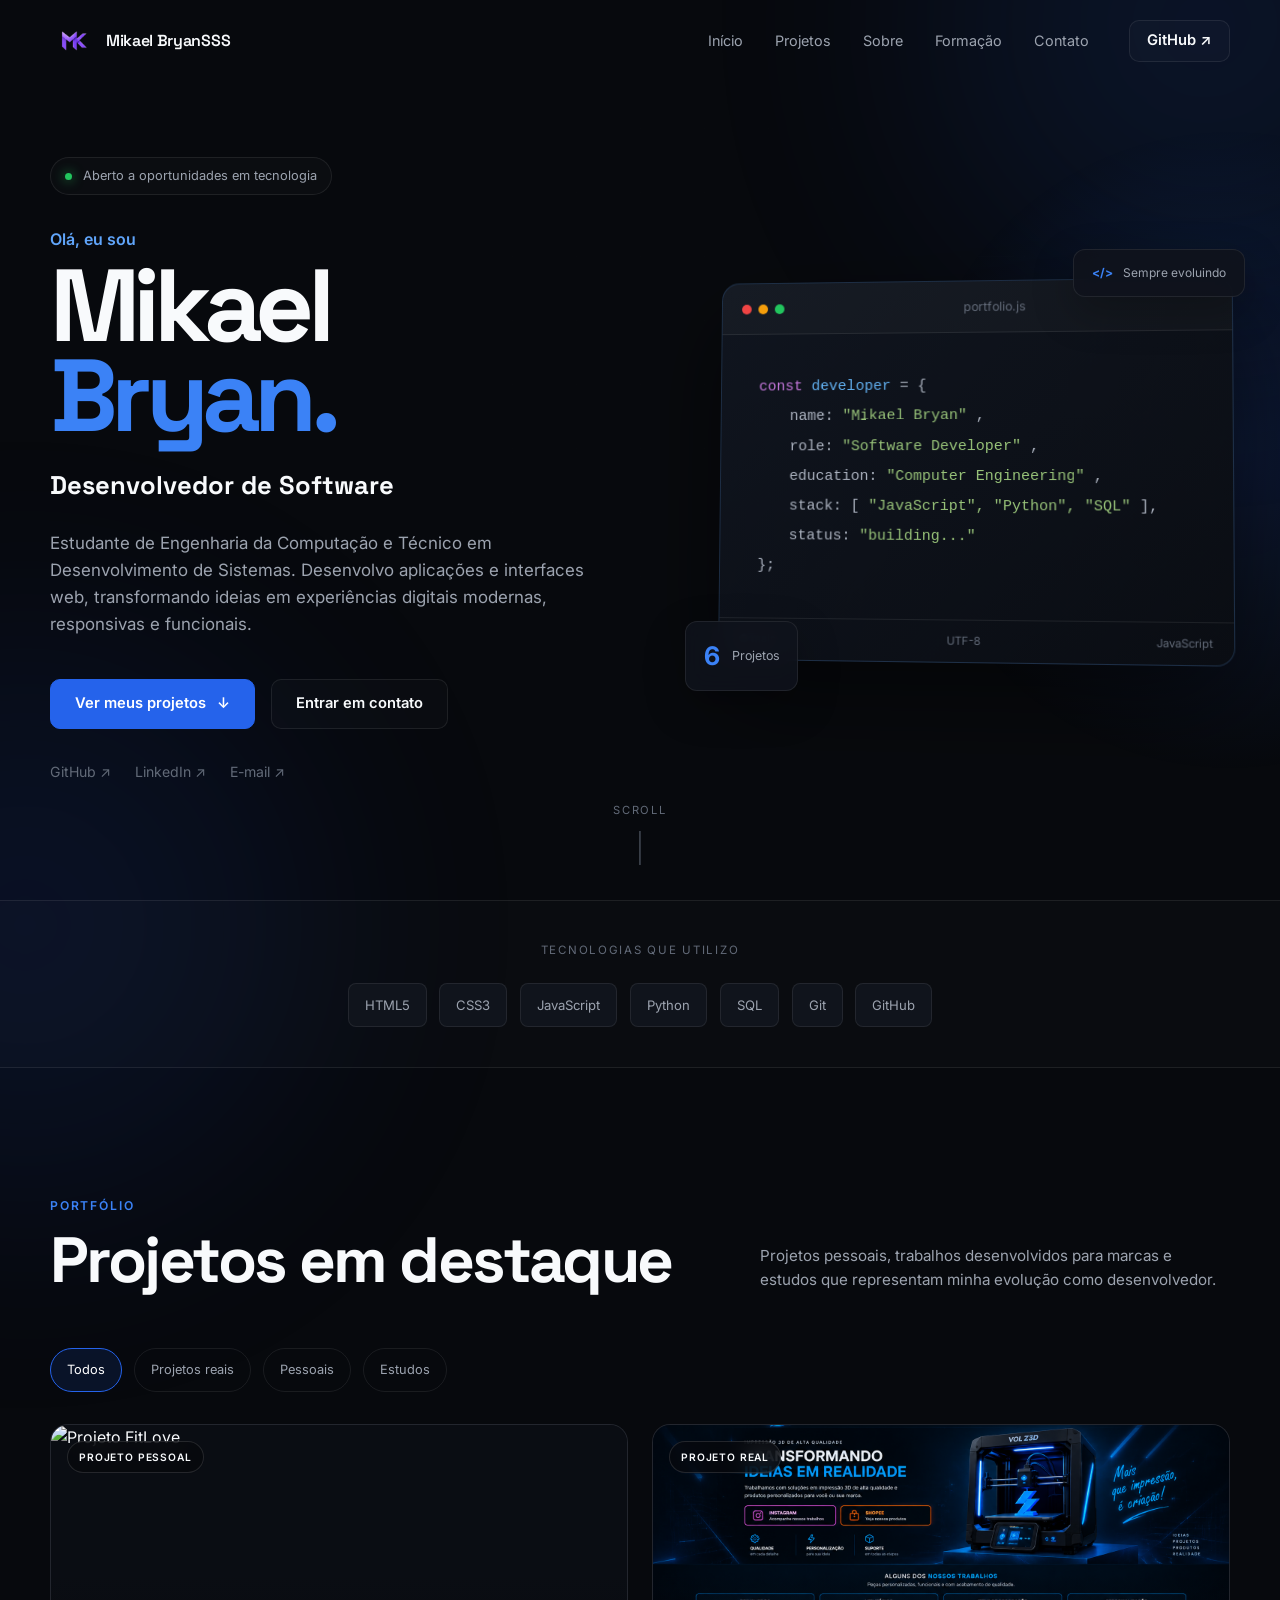
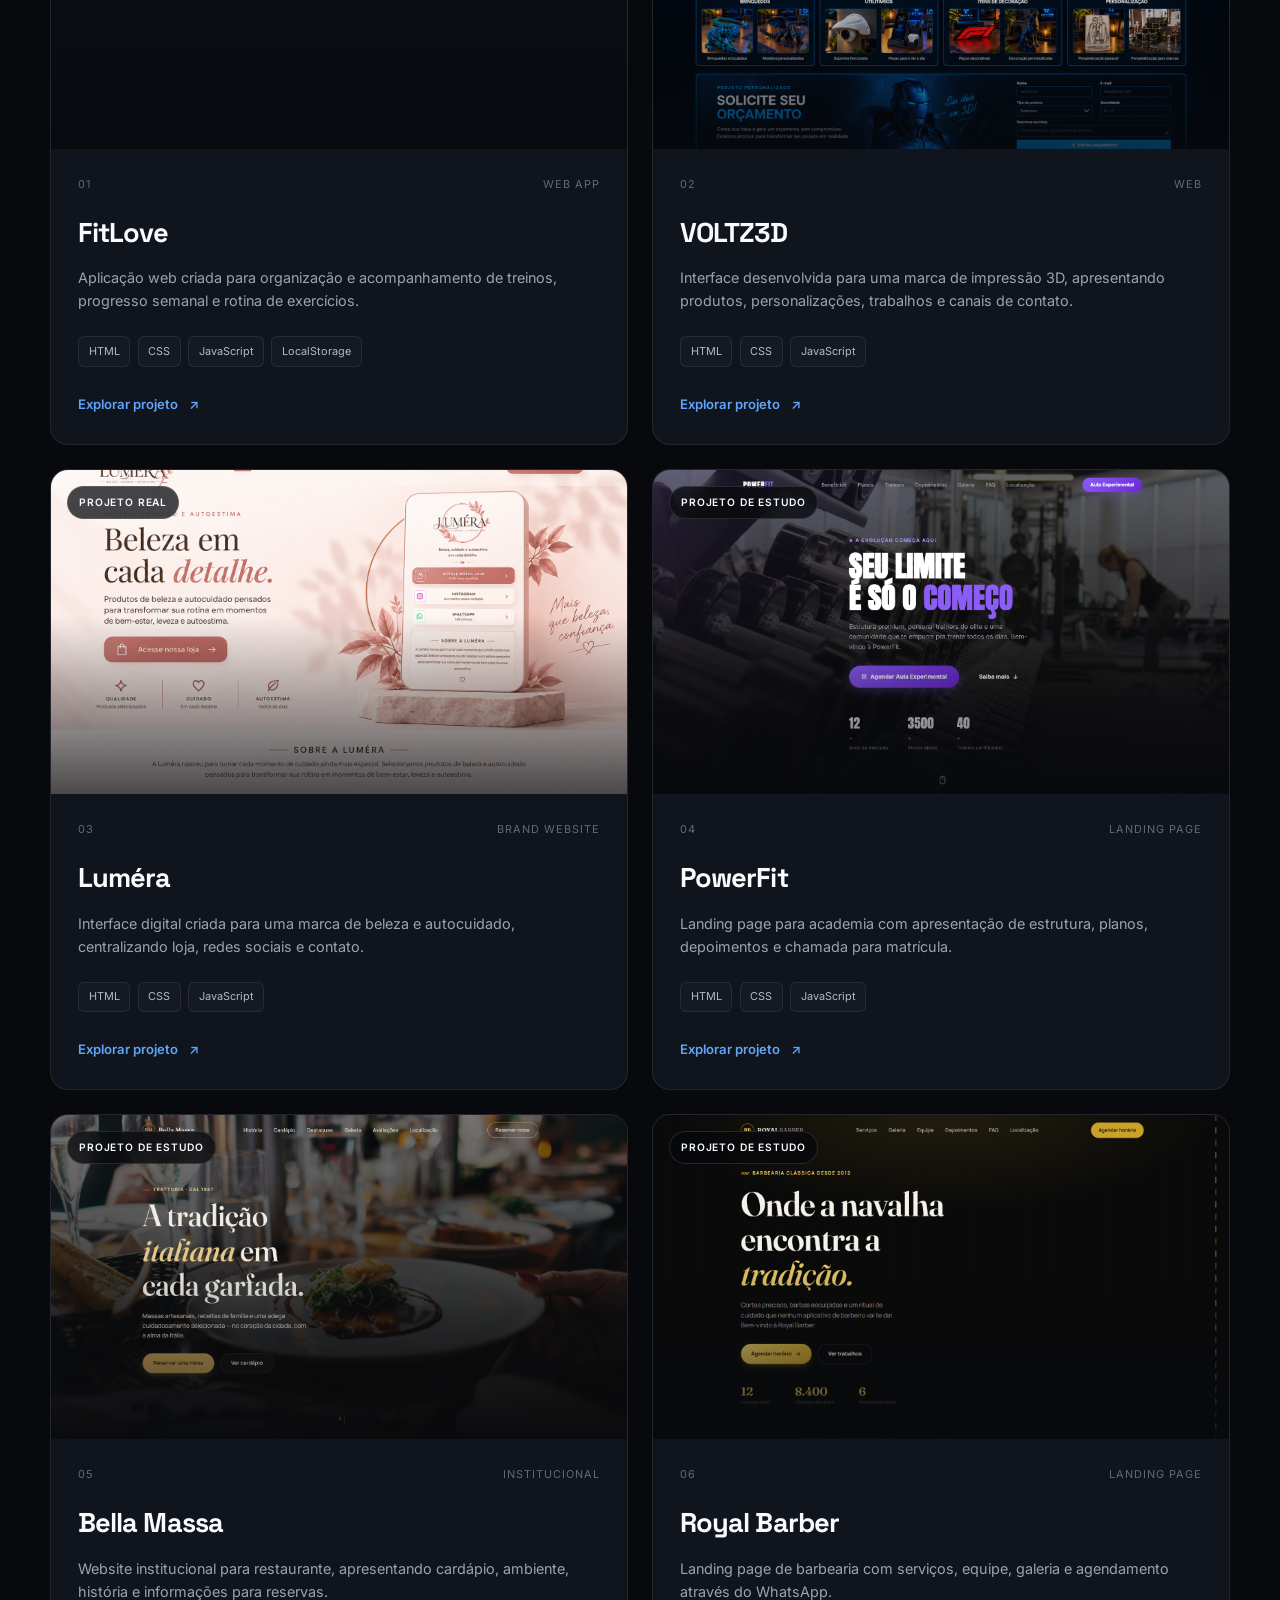
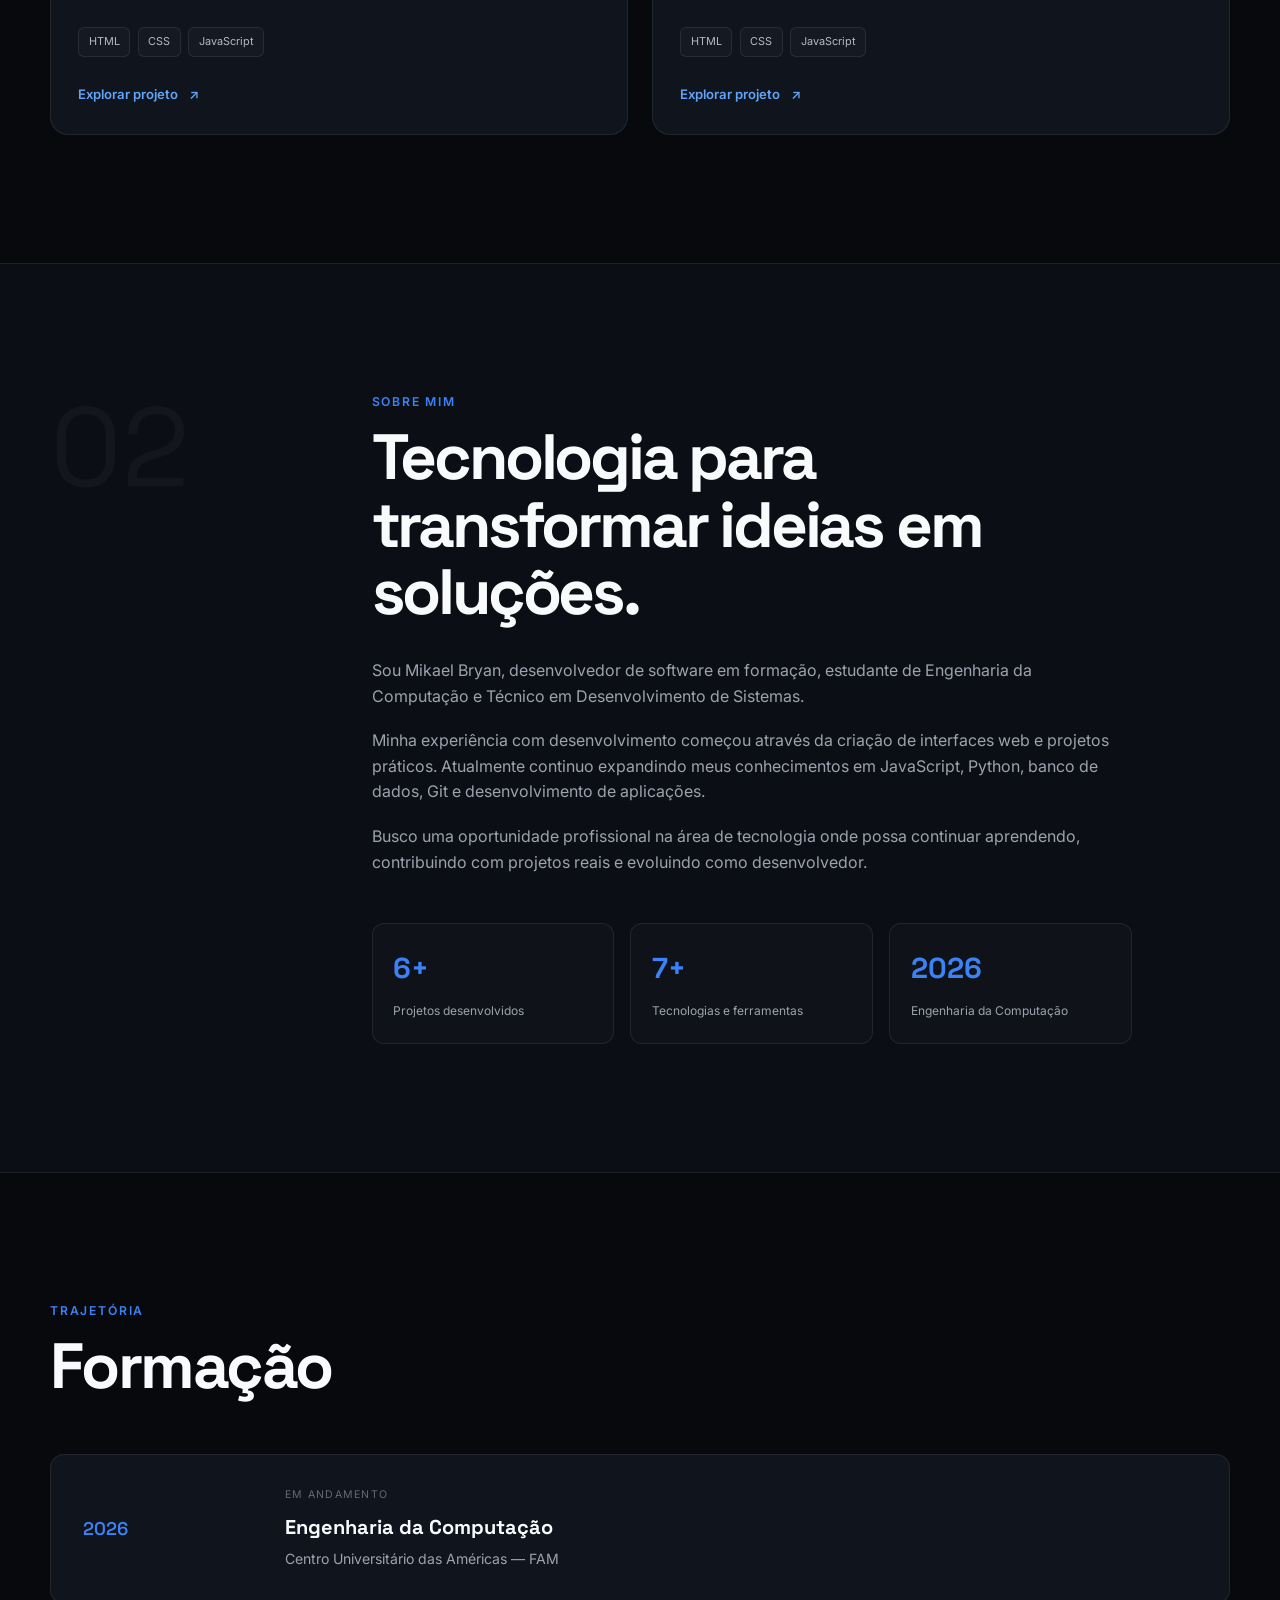
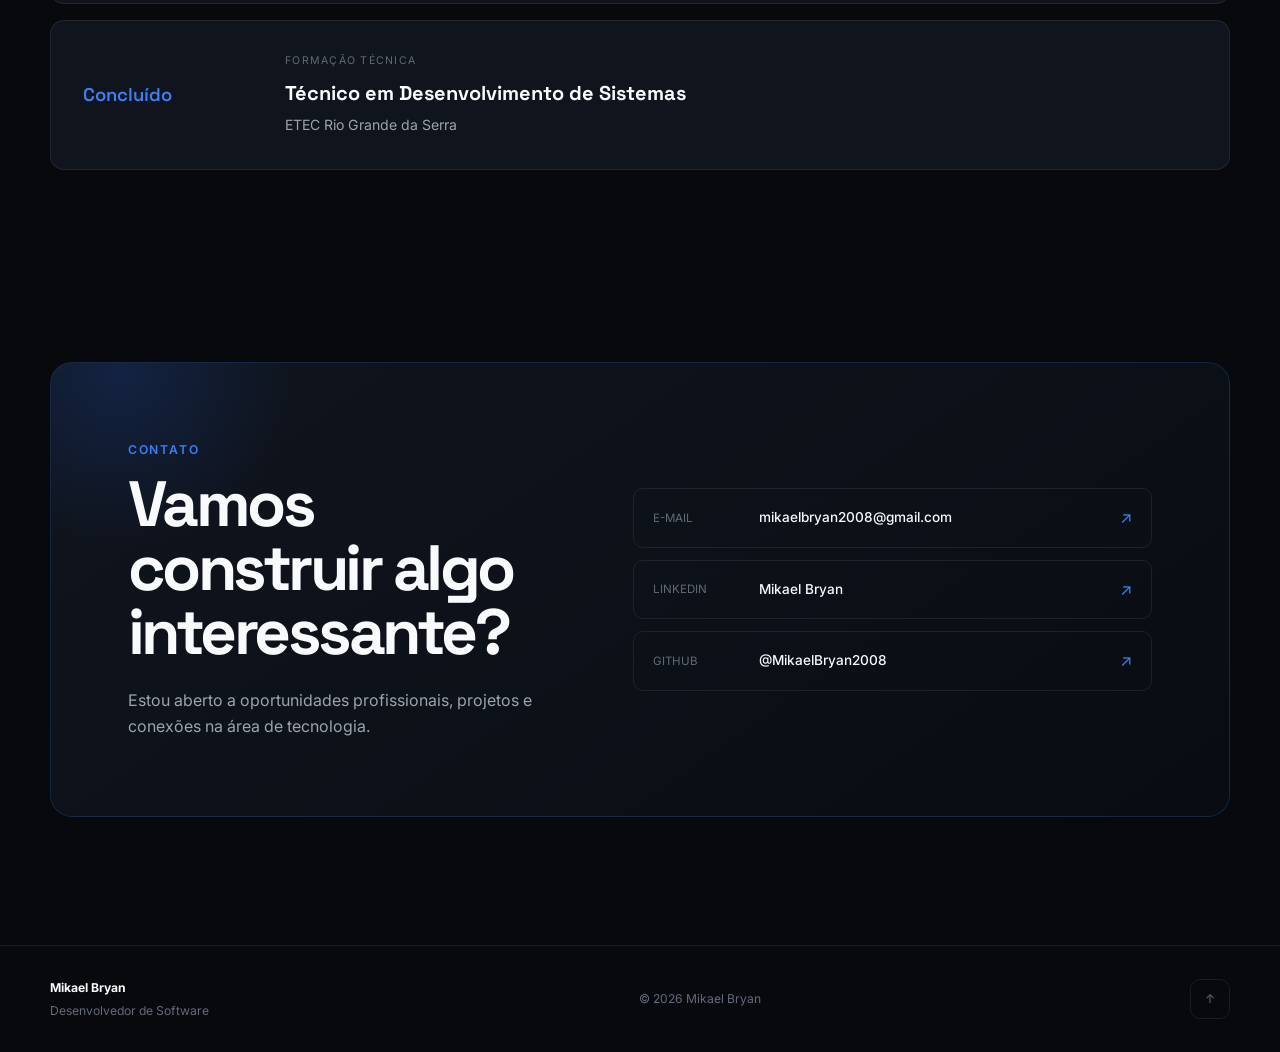
==== commit 926c9ea1: "fix: correct navbar logo sizing" ====
--- a/index.html
+++ b/index.html
@@ -79,11 +79,11 @@
 
         <div class="navbar__container">
 
-            <a
-                href="#inicio"
-                class="brand"
-                aria-label="Voltar ao início"
-            >
+          <a
+            href="#inicio"
+            class="brand"
+            aria-label="Voltar ao início"
+          >
 
             <img
               src="imagens/mk.png"
@@ -92,8 +92,9 @@
             >
 
             <span class="brand__text">
-              Mikael Bryan
+              Mikael BryanSSS
             </span>
+
 
 
             <nav
--- a/style.css
+++ b/style.css
@@ -3471,4 +3471,79 @@
     align-items: center;
     gap: 10px;
     overflow: visible;
+}
+
+/* =========================================
+   CORREÇÃO DEFINITIVA DA LOGO
+========================================= */
+
+.navbar .brand {
+    display: flex !important;
+    align-items: center !important;
+    gap: 10px !important;
+
+    height: 48px !important;
+    width: auto !important;
+
+    flex-shrink: 0 !important;
+}
+
+.navbar .brand img,
+.navbar .brand .brand__logo {
+    display: block !important;
+
+    width: 46px !important;
+    height: 46px !important;
+
+    min-width: 46px !important;
+    min-height: 46px !important;
+
+    max-width: 46px !important;
+    max-height: 46px !important;
+
+    object-fit: contain !important;
+
+    margin: 0 !important;
+    padding: 0 !important;
+
+    position: static !important;
+
+    inset: auto !important;
+
+    transform: none !important;
+
+    flex-shrink: 0 !important;
+}
+
+.navbar__container {
+    height: 82px !important;
+    min-height: 82px !important;
+    max-height: 82px !important;
+
+    overflow: visible !important;
+}
+
+
+/* MOBILE */
+
+@media (max-width: 700px) {
+
+    .navbar .brand img,
+    .navbar .brand .brand__logo {
+        width: 40px !important;
+        height: 40px !important;
+
+        min-width: 40px !important;
+        min-height: 40px !important;
+
+        max-width: 40px !important;
+        max-height: 40px !important;
+    }
+
+    .navbar__container {
+        height: 72px !important;
+        min-height: 72px !important;
+        max-height: 72px !important;
+    }
+
 }
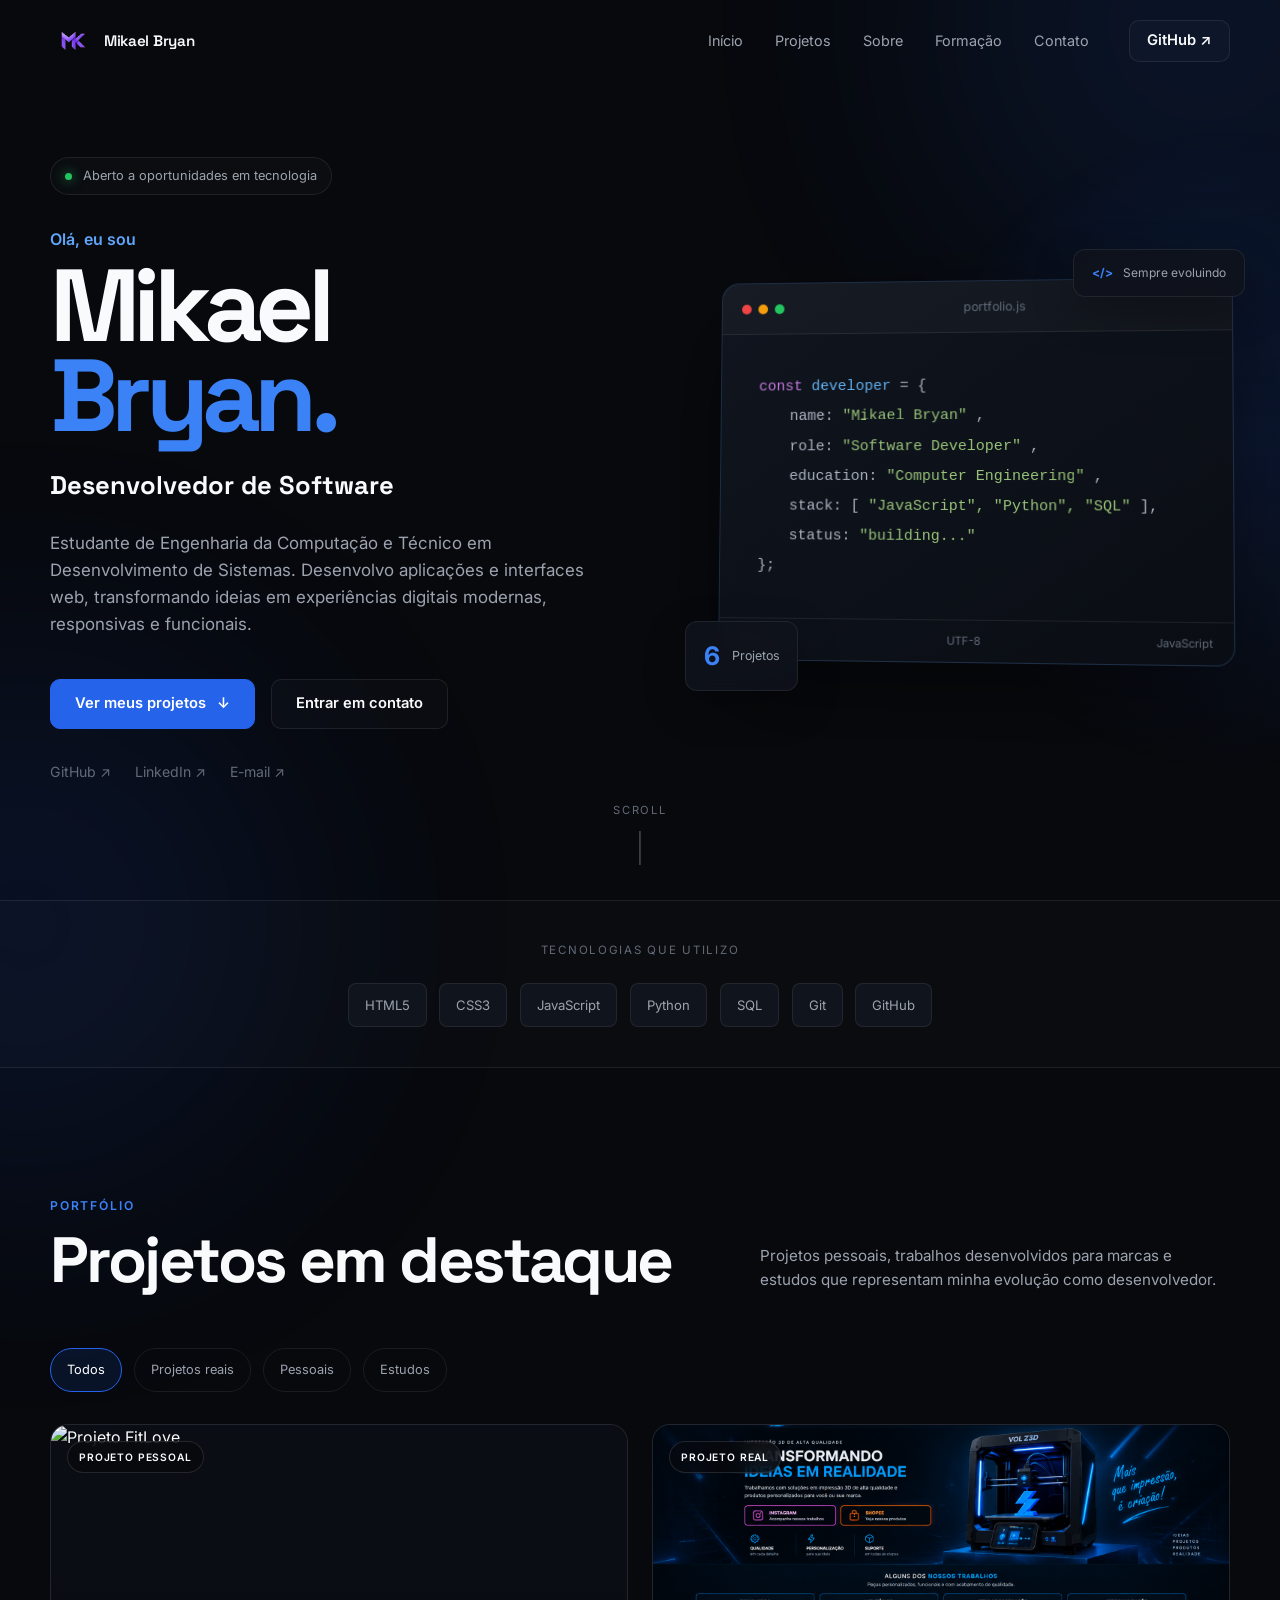
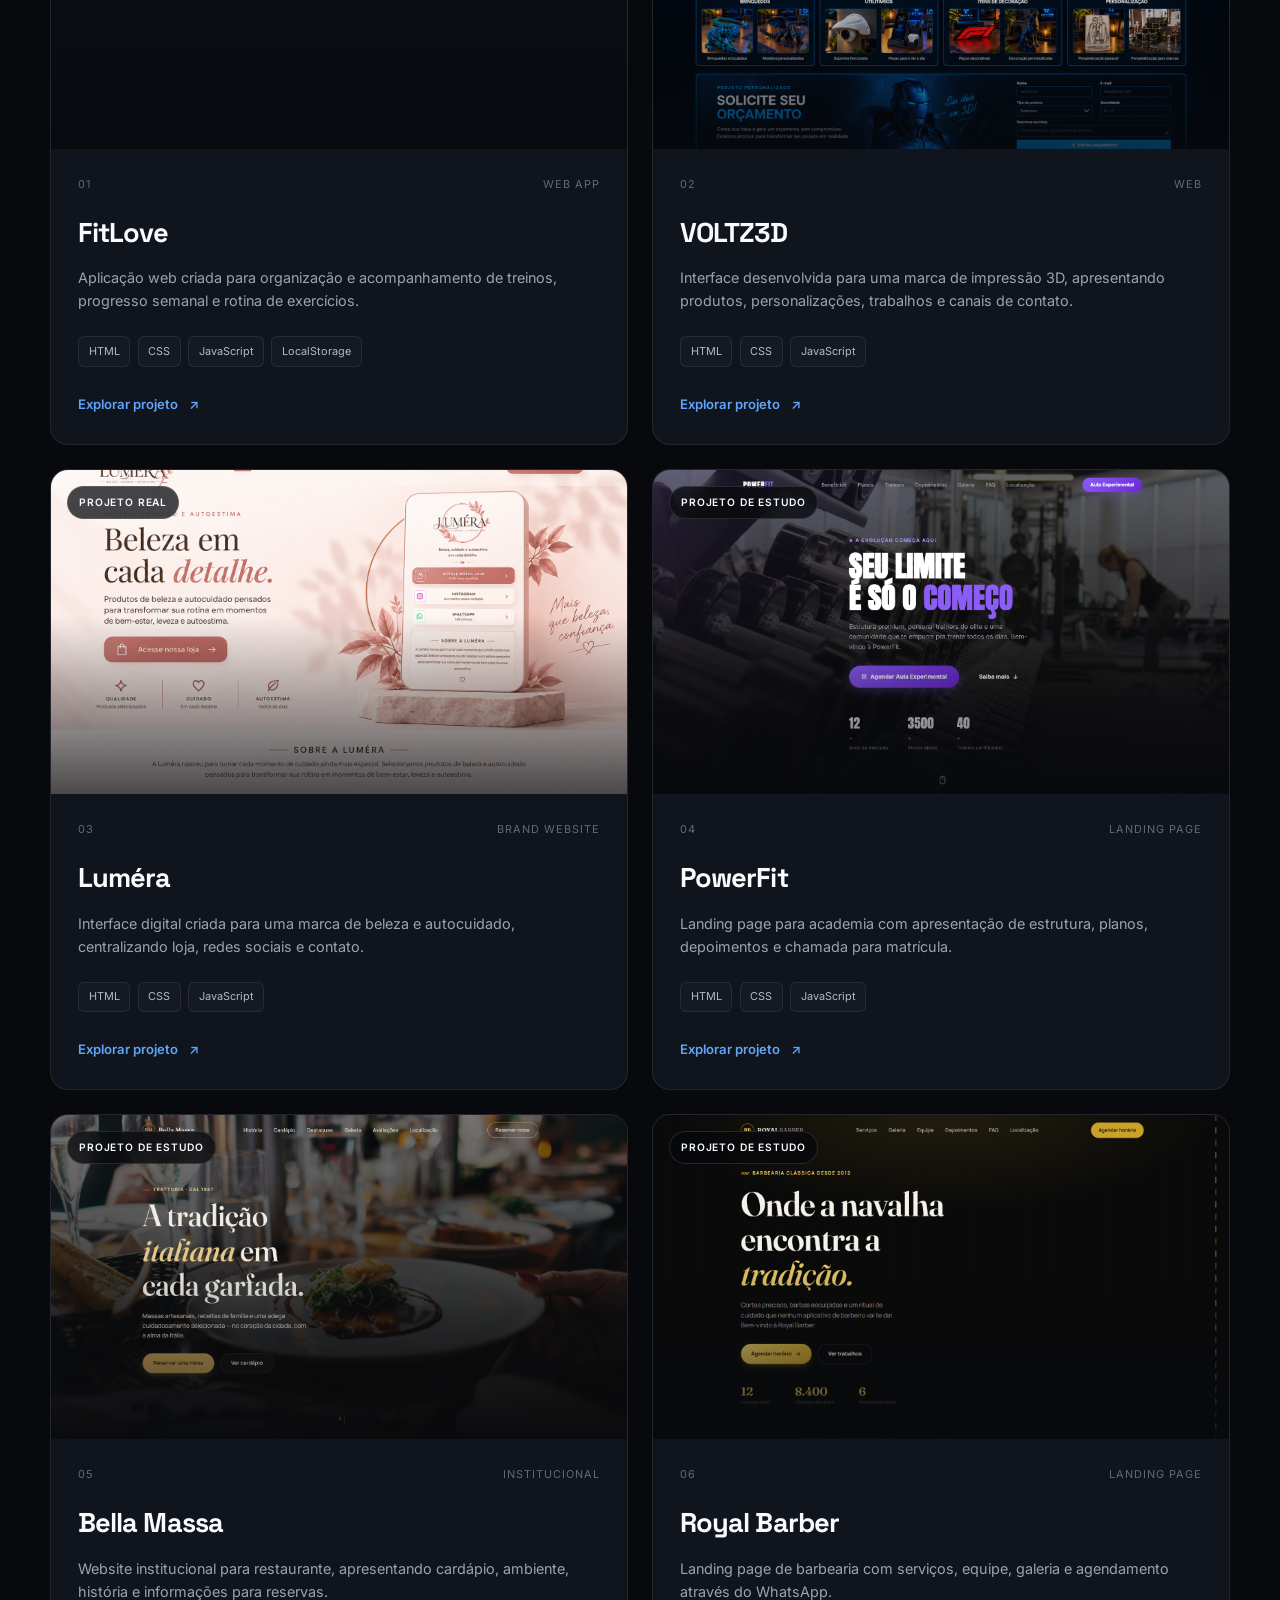
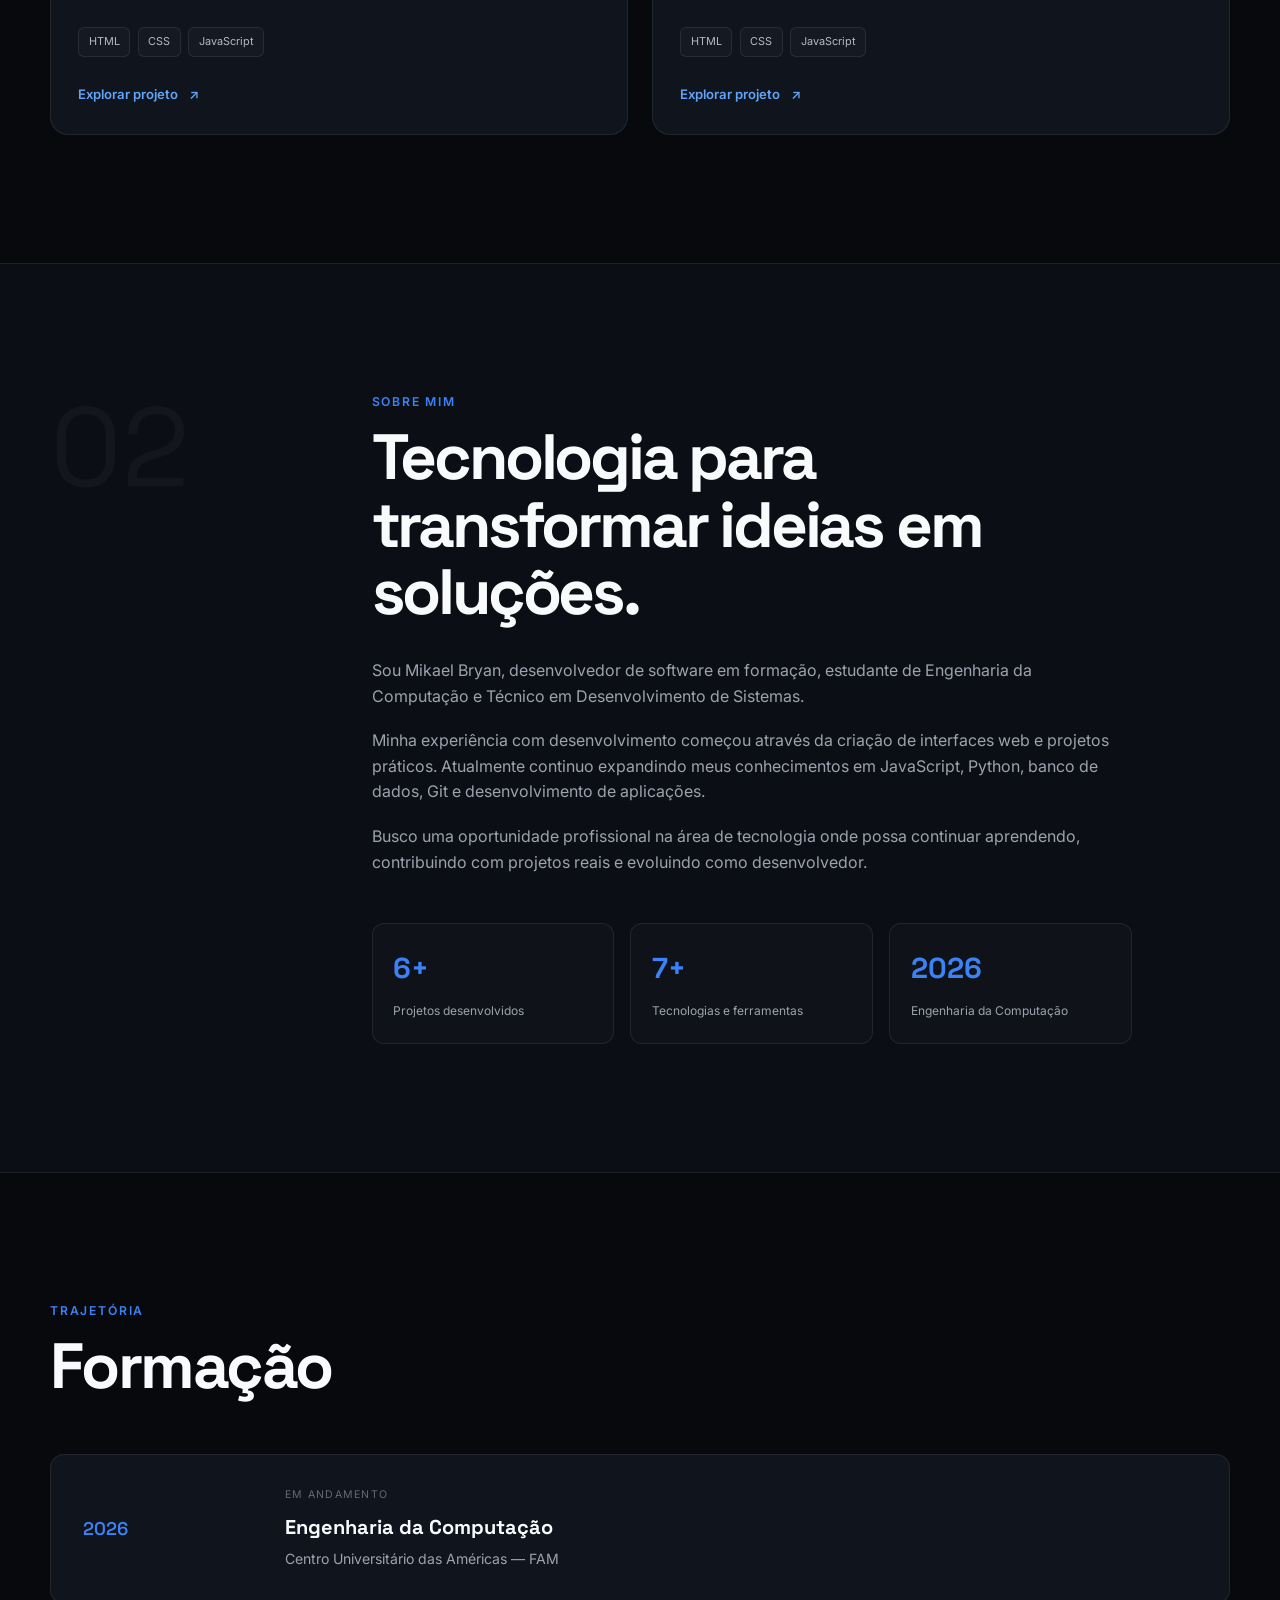
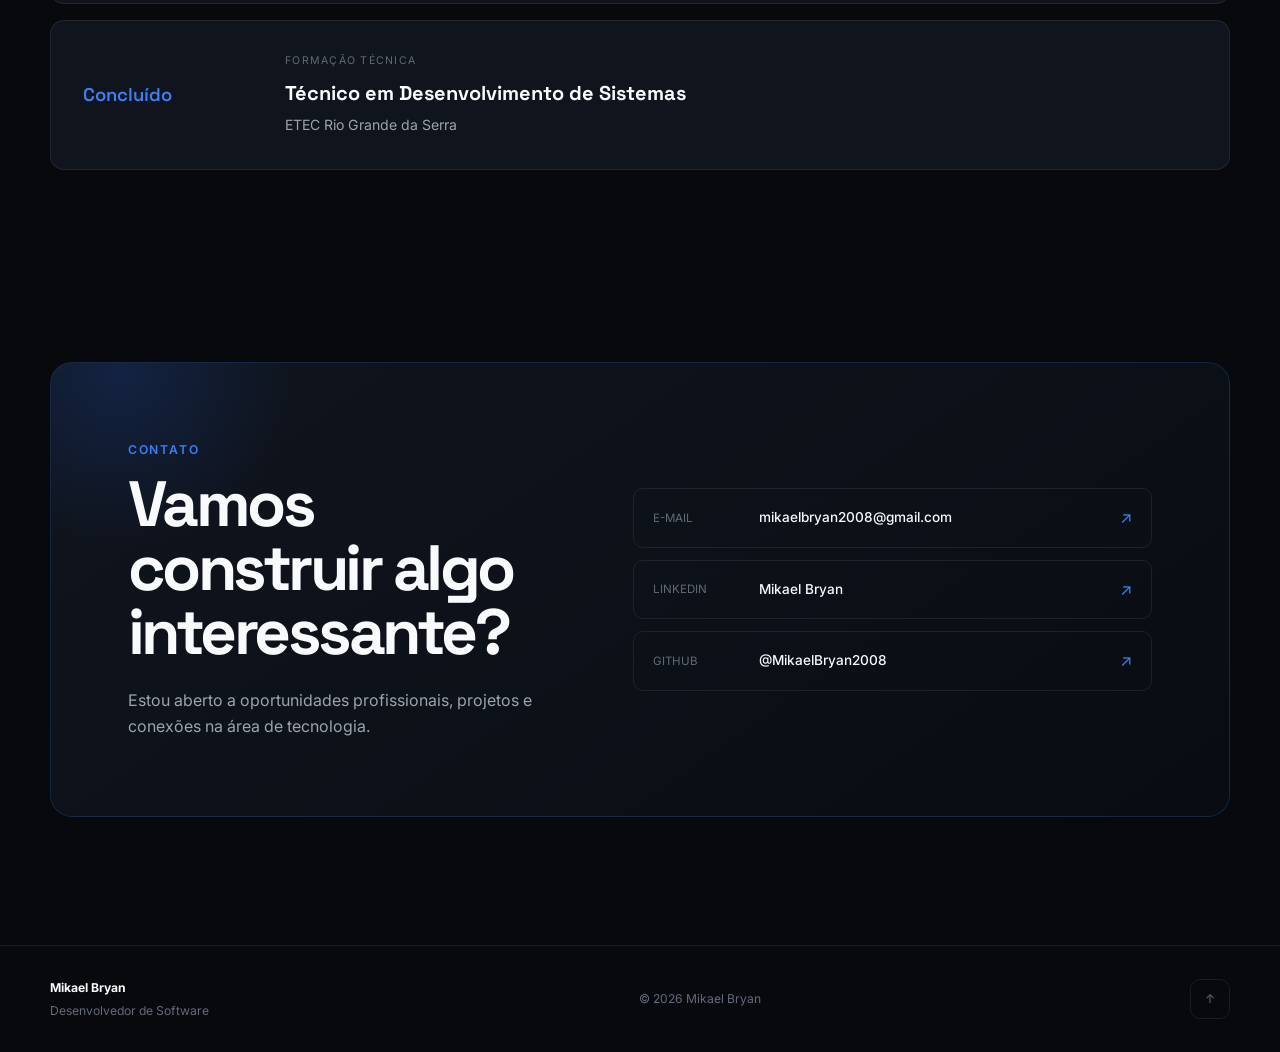
==== commit 7ce79534: "fix: correct portfolio layout and navbar" ====
--- a/index.html
+++ b/index.html
@@ -73,99 +73,97 @@
     ========================================= -->
 
     <header
-        class="navbar"
-        id="navbar"
-    >
-
-        <div class="navbar__container">
-
-          <a
+    class="navbar"
+    id="navbar"
+>
+
+    <div class="navbar__container">
+
+        <a
             href="#inicio"
             class="brand"
             aria-label="Voltar ao início"
-          >
+        >
 
             <img
-              src="imagens/mk.png"
-              alt="Logo Mikael Bryan"
-              class="brand__logo"
+                src="imagens/mk.png"
+                alt="Logo Mikael Bryan"
+                class="brand__logo"
             >
 
             <span class="brand__text">
-              Mikael BryanSSS
+                Mikael Bryan
             </span>
 
-
-
-            <nav
-                class="navbar__nav"
-                aria-label="Navegação principal"
+        </a>
+
+        <nav
+            class="navbar__nav"
+            aria-label="Navegação principal"
+        >
+
+            <a
+                href="#inicio"
+                class="navbar__link"
             >
-
-                <a
-                    href="#inicio"
-                    class="navbar__link"
-                >
-                    Início
-                </a>
-
-                <a
-                    href="#projetos"
-                    class="navbar__link"
-                >
-                    Projetos
-                </a>
-
-                <a
-                    href="#sobre"
-                    class="navbar__link"
-                >
-                    Sobre
-                </a>
-
-                <a
-                    href="#formacao"
-                    class="navbar__link"
-                >
-                    Formação
-                </a>
-
-                <a
-                    href="#contato"
-                    class="navbar__link"
-                >
-                    Contato
-                </a>
-
-            </nav>
-
+                Início
+            </a>
 
             <a
-                href="https://github.com/MikaelBryan2008"
-                target="_blank"
-                rel="noopener noreferrer"
-                class="btn btn--outline navbar__github"
+                href="#projetos"
+                class="navbar__link"
             >
-                GitHub ↗
+                Projetos
             </a>
 
-
-            <button
-                class="navbar__toggle"
-                id="navToggle"
-                aria-label="Abrir menu"
-                aria-expanded="false"
+            <a
+                href="#sobre"
+                class="navbar__link"
             >
-
-                <span></span>
-                <span></span>
-                <span></span>
-
-            </button>
-
-        </div>
-
-    </header>
+                Sobre
+            </a>
+
+            <a
+                href="#formacao"
+                class="navbar__link"
+            >
+                Formação
+            </a>
+
+            <a
+                href="#contato"
+                class="navbar__link"
+            >
+                Contato
+            </a>
+
+        </nav>
+
+        <a
+            href="https://github.com/MikaelBryan2008"
+            target="_blank"
+            rel="noopener noreferrer"
+            class="btn btn--outline navbar__github"
+        >
+            GitHub ↗
+        </a>
+
+        <button
+            class="navbar__toggle"
+            id="navToggle"
+            aria-label="Abrir menu"
+            aria-expanded="false"
+        >
+
+            <span></span>
+            <span></span>
+            <span></span>
+
+        </button>
+
+    </div>
+
+</header>
 
 
     <!-- ========================================
--- a/style.css
+++ b/style.css
@@ -3449,101 +3449,45 @@
 
 }
 
-/* LOGO NAVBAR */
-.navbar .brand .brand__logo {
-    width: 42px !important;
-    height: 42px !important;
-    max-width: 42px !important;
-    max-height: 42px !important;
-
-    object-fit: contain !important;
-
-    margin: 0 !important;
-    padding: 0 !important;
-
-    position: static !important;
-    transform: none !important;
-}
-
-.navbar .brand {
-    height: 42px;
+/* =========================================
+   LOGO NAVBAR
+========================================= */
+
+.brand {
     display: flex;
     align-items: center;
     gap: 10px;
-    overflow: visible;
-}
-
-/* =========================================
-   CORREÇÃO DEFINITIVA DA LOGO
-========================================= */
-
-.navbar .brand {
-    display: flex !important;
-    align-items: center !important;
-    gap: 10px !important;
-
-    height: 48px !important;
-    width: auto !important;
-
-    flex-shrink: 0 !important;
-}
-
-.navbar .brand img,
-.navbar .brand .brand__logo {
-    display: block !important;
-
-    width: 46px !important;
-    height: 46px !important;
-
-    min-width: 46px !important;
-    min-height: 46px !important;
-
-    max-width: 46px !important;
-    max-height: 46px !important;
-
-    object-fit: contain !important;
-
-    margin: 0 !important;
-    padding: 0 !important;
-
-    position: static !important;
-
-    inset: auto !important;
-
-    transform: none !important;
-
-    flex-shrink: 0 !important;
-}
-
-.navbar__container {
-    height: 82px !important;
-    min-height: 82px !important;
-    max-height: 82px !important;
-
-    overflow: visible !important;
-}
-
-
-/* MOBILE */
+    flex-shrink: 0;
+}
+
+.brand__logo {
+    display: block;
+
+    width: 44px;
+    height: 44px;
+
+    object-fit: contain;
+
+    flex-shrink: 0;
+}
+
+.brand__text {
+    font-family: var(--font-display);
+    font-size: 0.95rem;
+    font-weight: 600;
+    color: var(--text);
+    white-space: nowrap;
+}
 
 @media (max-width: 700px) {
 
-    .navbar .brand img,
-    .navbar .brand .brand__logo {
-        width: 40px !important;
-        height: 40px !important;
-
-        min-width: 40px !important;
-        min-height: 40px !important;
-
-        max-width: 40px !important;
-        max-height: 40px !important;
-    }
-
-    .navbar__container {
-        height: 72px !important;
-        min-height: 72px !important;
-        max-height: 72px !important;
+    .brand__logo {
+        width: 40px;
+        height: 40px;
+    }
+
+    .brand__text {
+        display: none;
     }
 
 }
